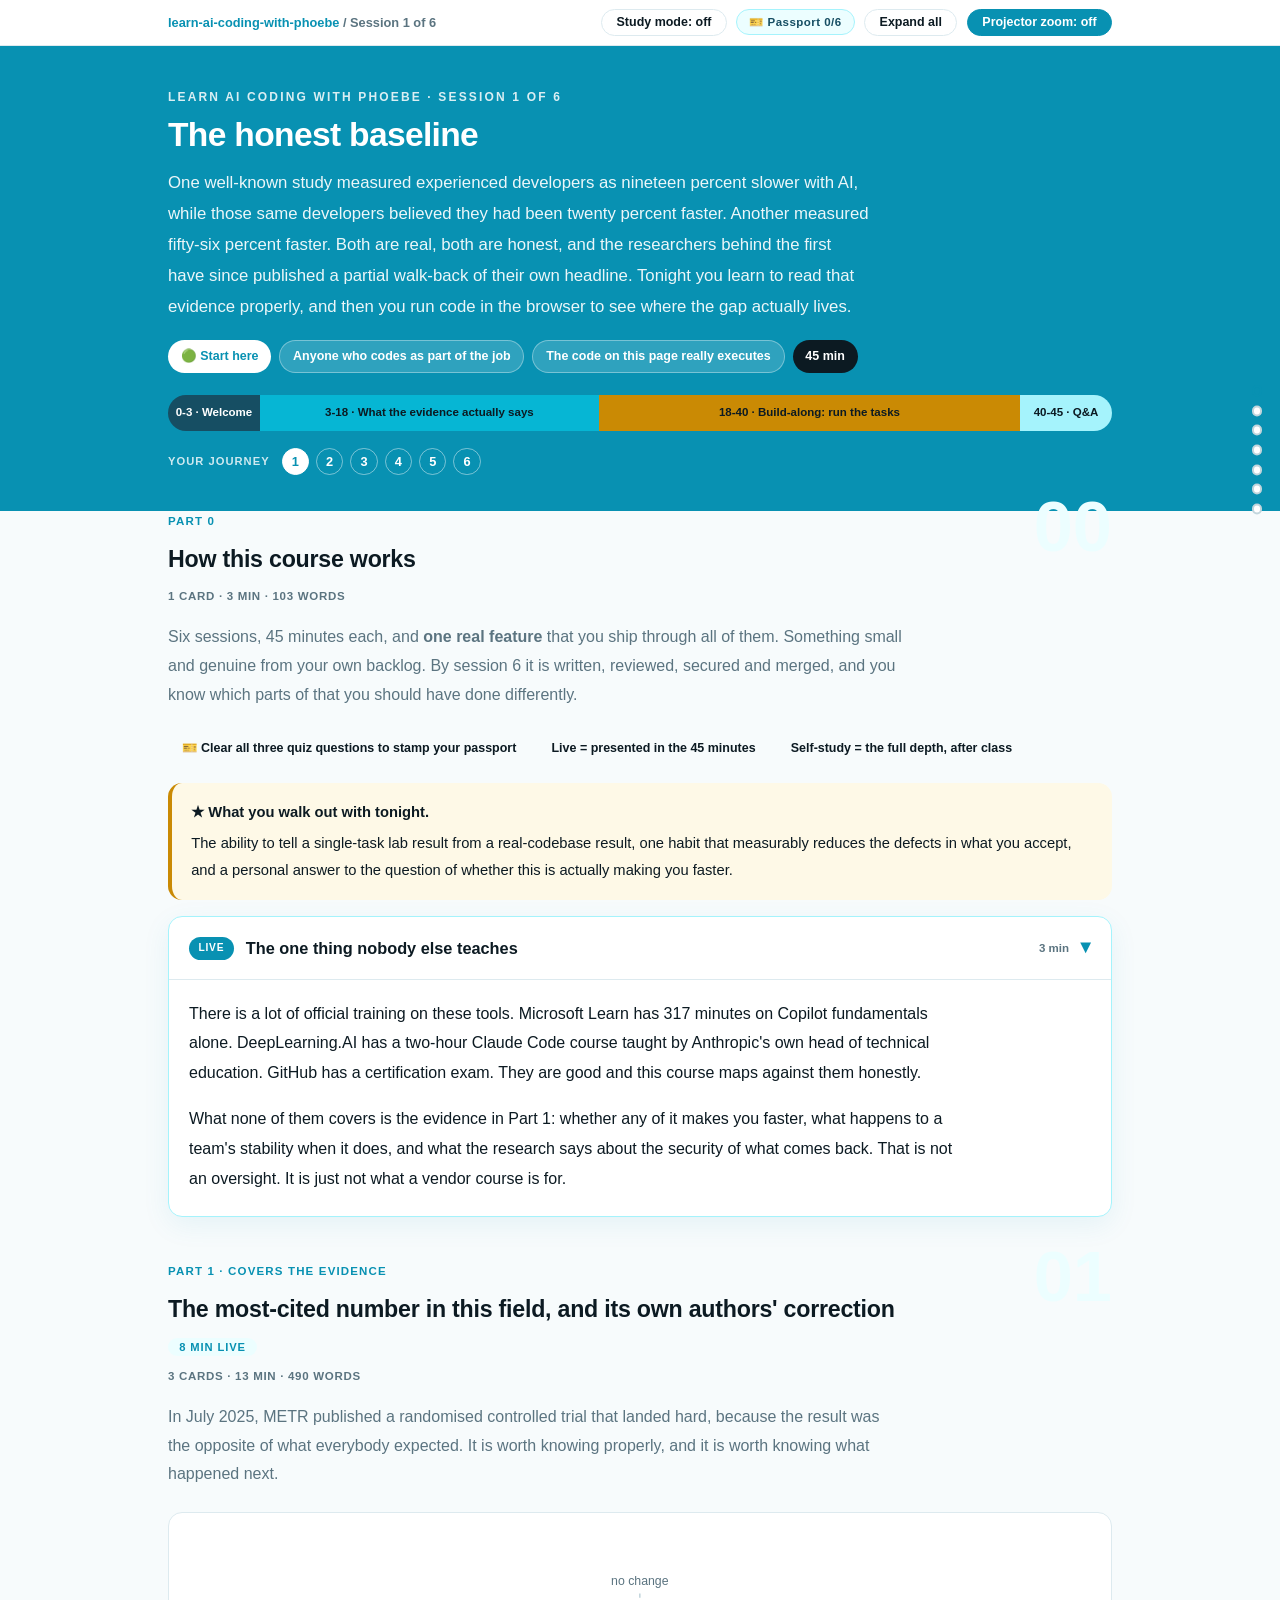
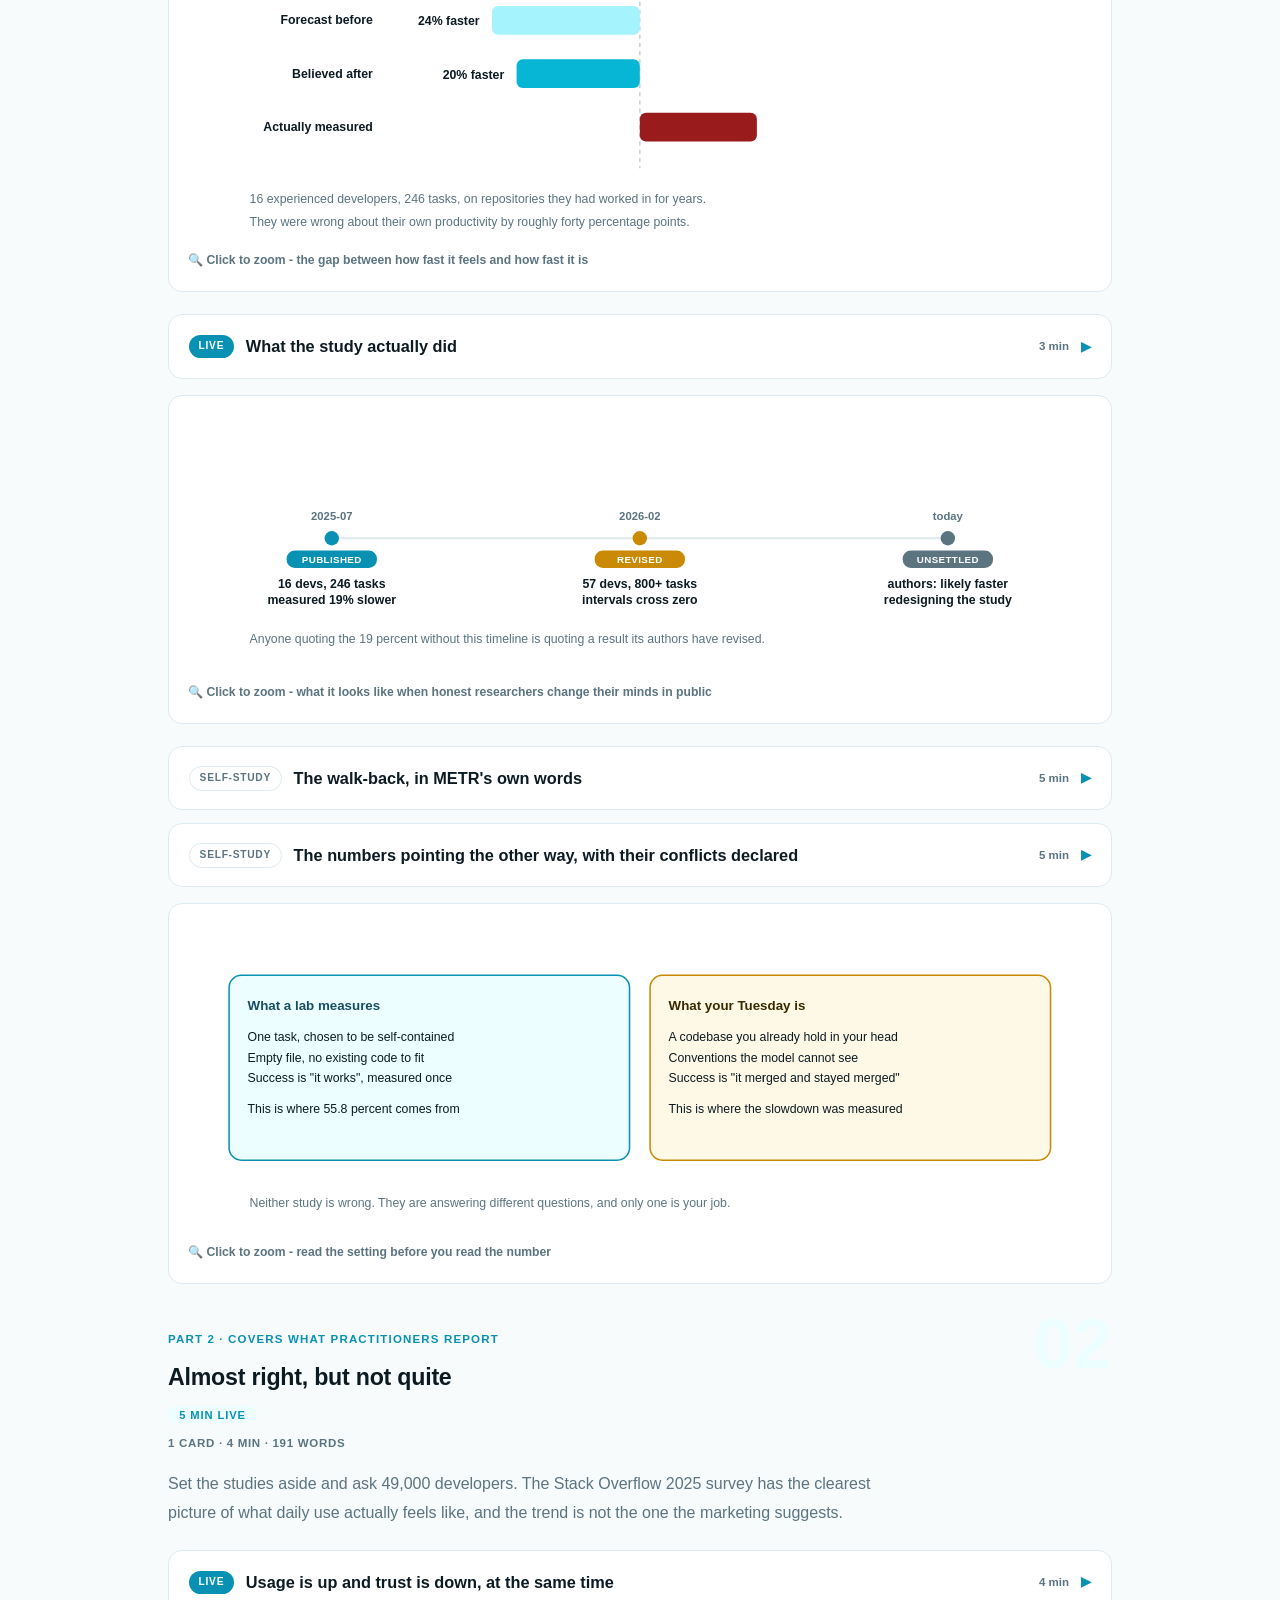
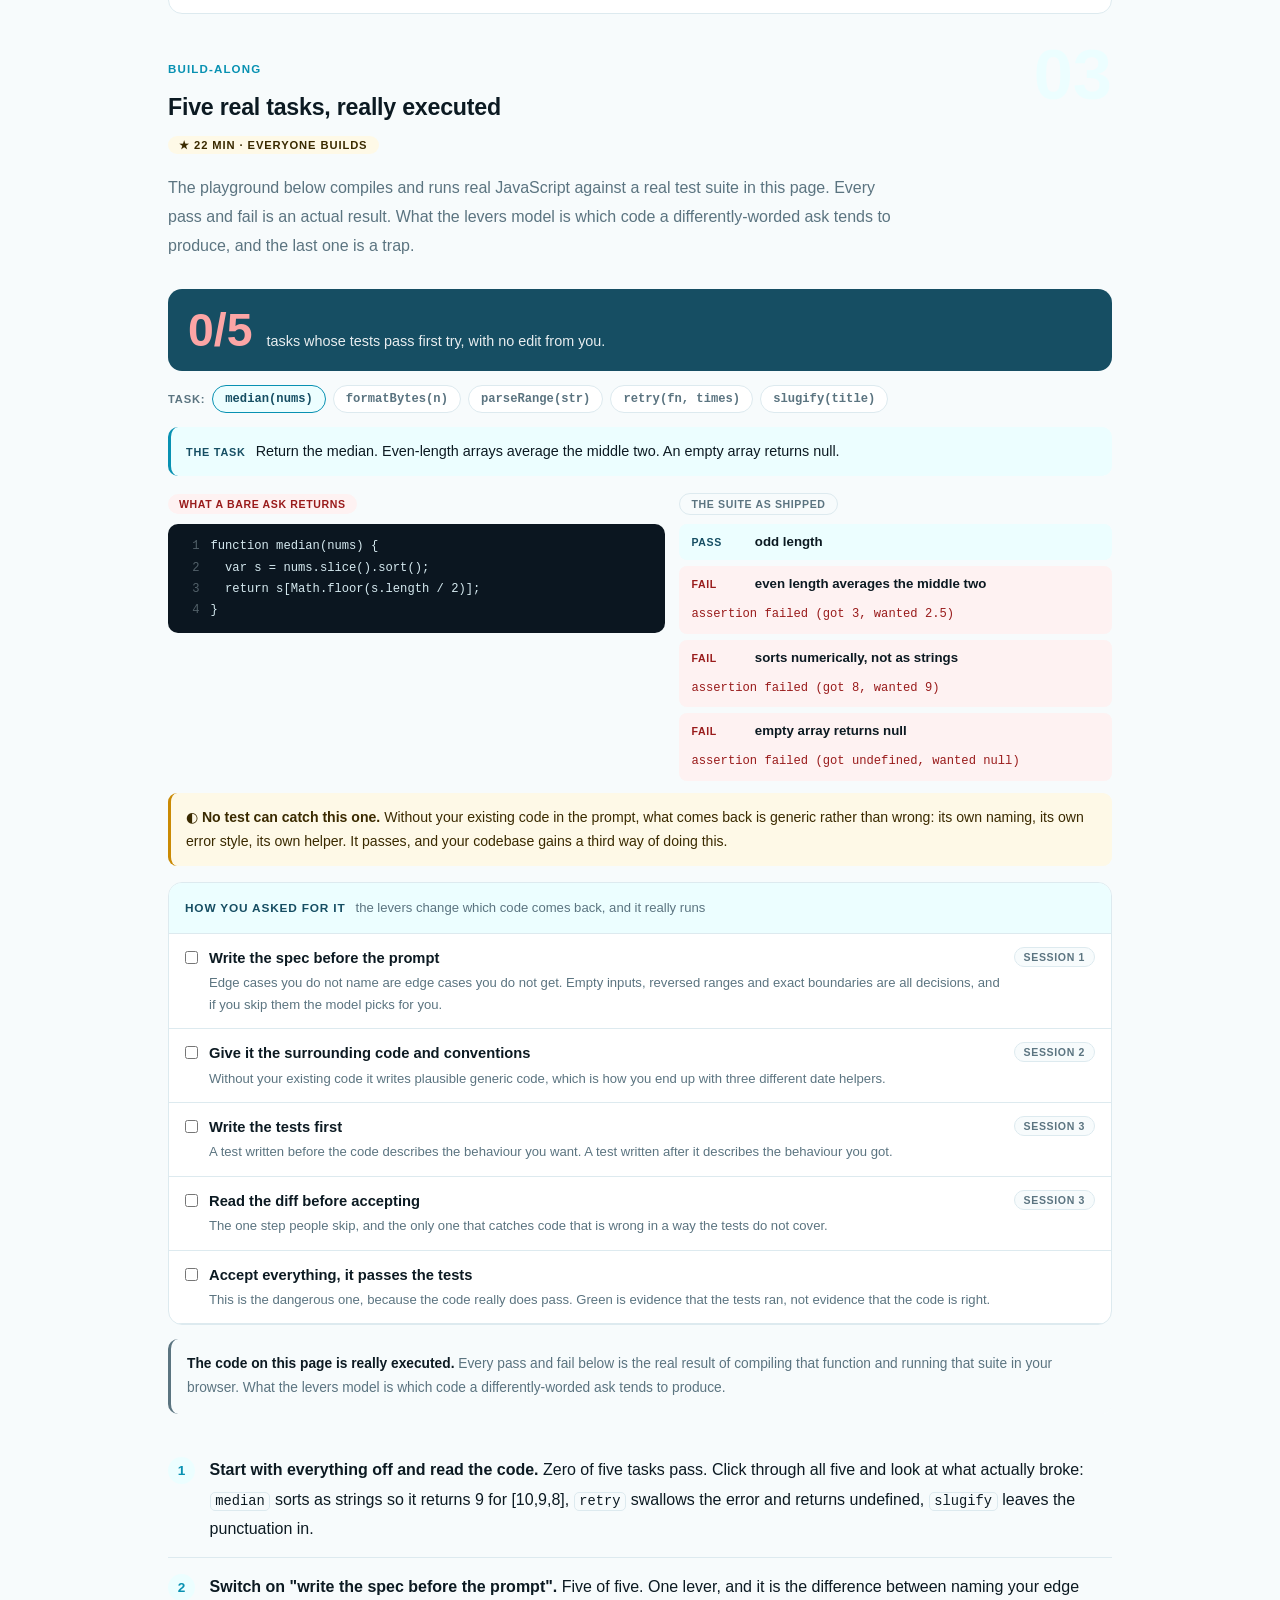
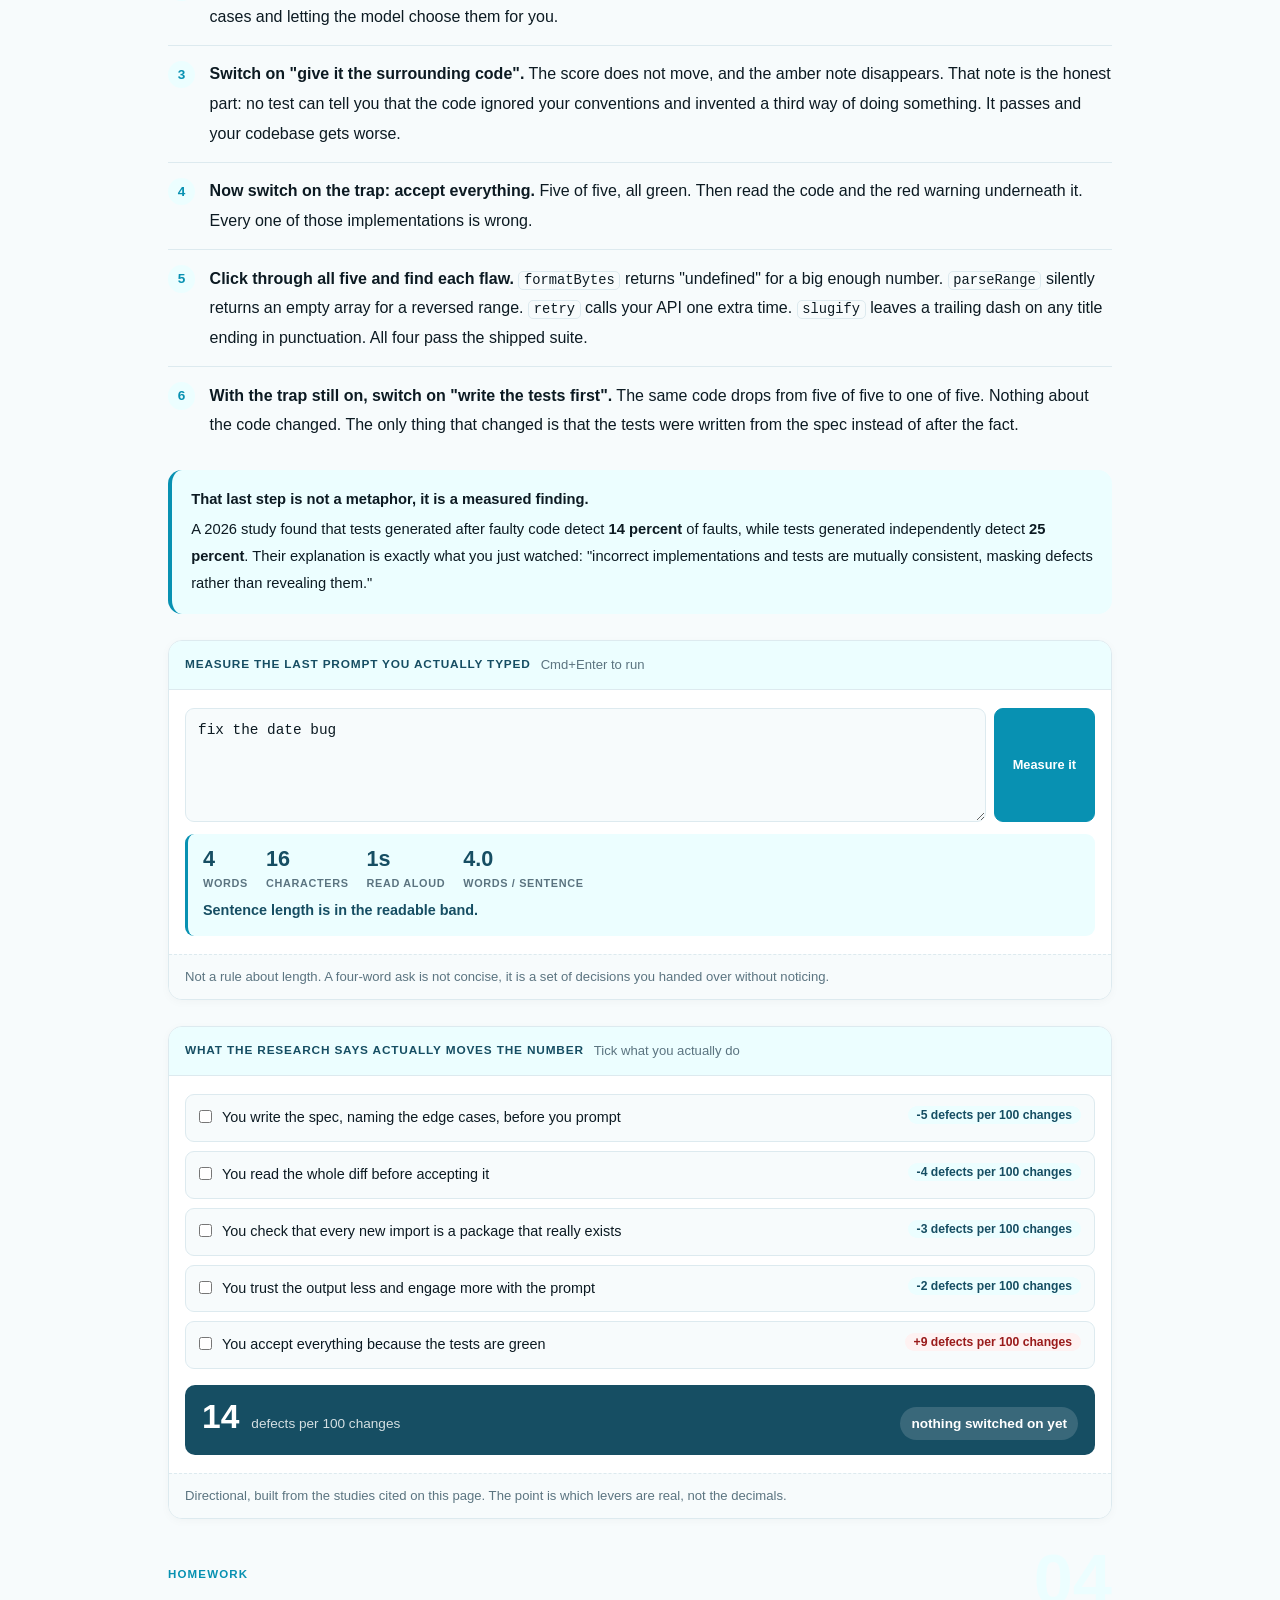
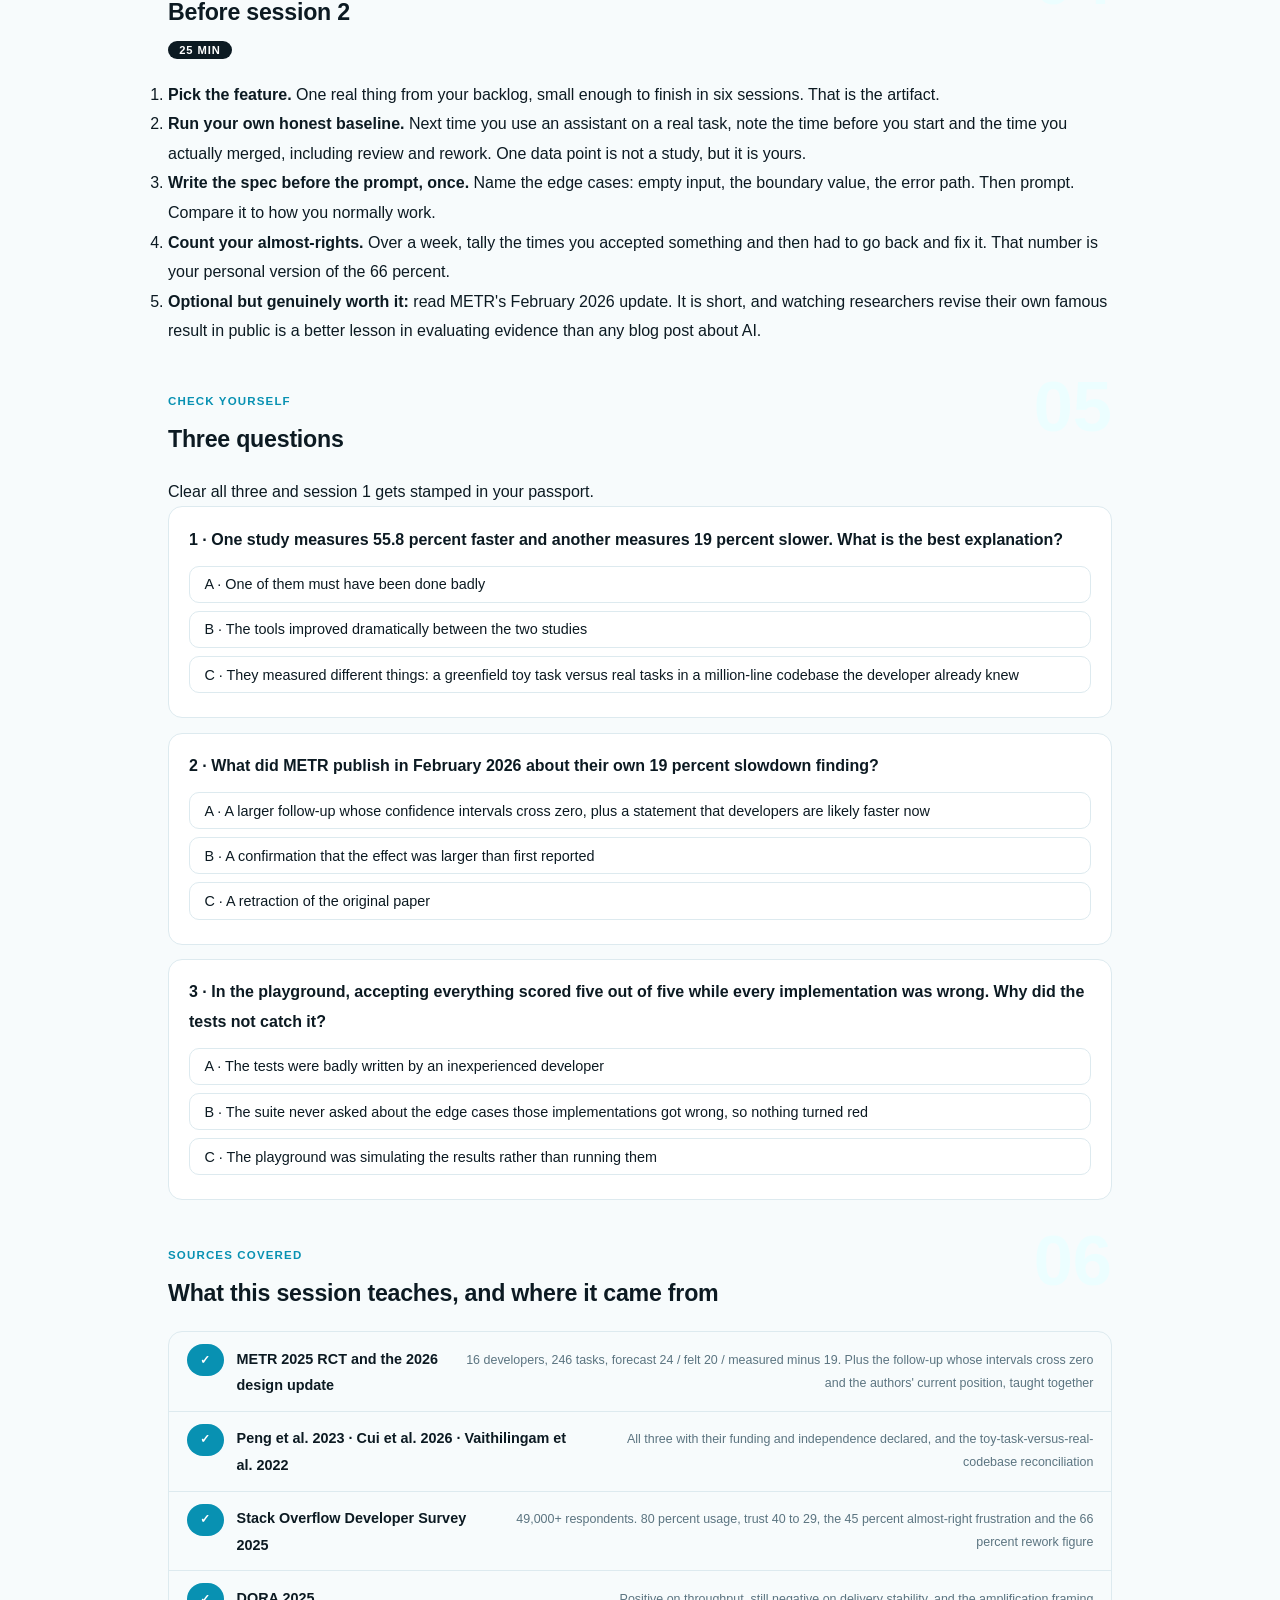
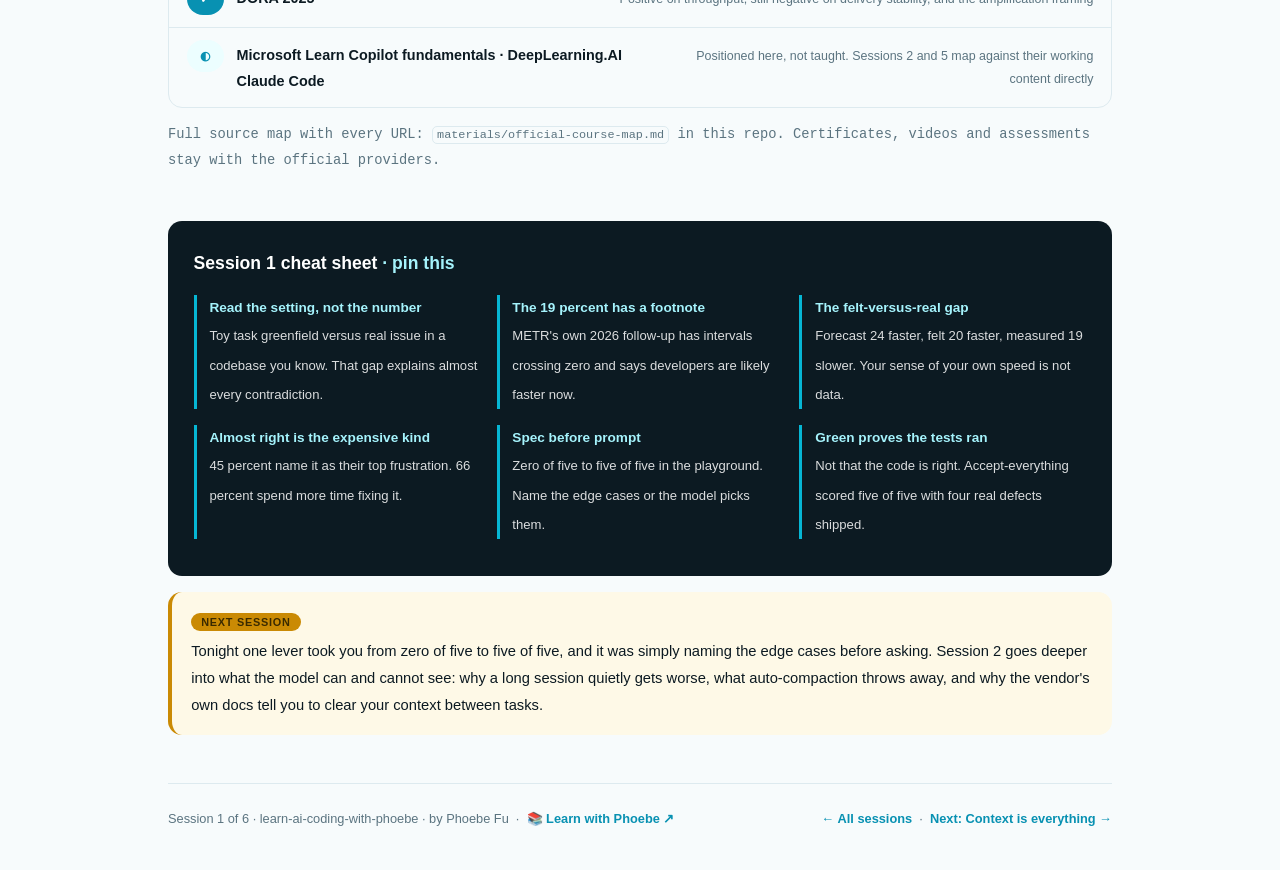
==== courses/01-the-honest-baseline.html @ 6bdb1d2e "Style .mono and .callout.warn, which markup used but no stylesheet defined An estate-wide sweep for " ====
<!DOCTYPE html>
<html lang="en">
<head>
<meta charset="UTF-8">
<meta name="viewport" content="width=device-width, initial-scale=1.0">
<!-- social:start -->
<meta name="description" content="Session 1 of 6. The famous study said AI made experienced developers 19 percent slower. Its authors have since partly walked it back. Here is what the evidence actually supports, plus a playground that really runs the code.">
<meta property="og:type" content="article">
<meta property="og:site_name" content="Learn with Phoebe">
<meta property="og:title" content="The honest baseline - learn ai coding with phoebe">
<meta property="og:description" content="Session 1 of 6. The 19 percent slowdown, the walk-back its authors published, and what the evidence actually supports.">
<meta property="og:url" content="https://phoebefu6.github.io/learn-ai-coding-with-phoebe/courses/01-the-honest-baseline.html">
<meta property="og:image" content="https://phoebefu6.github.io/learn-ai-coding-with-phoebe/assets/og-cover.png">
<meta property="og:image:width" content="1200">
<meta property="og:image:height" content="630">
<meta name="twitter:card" content="summary_large_image">
<meta name="twitter:title" content="The honest baseline - learn ai coding with phoebe">
<meta name="twitter:description" content="Session 1 of 6. The 19 percent slowdown, and the walk-back its own authors published.">
<meta name="twitter:image" content="https://phoebefu6.github.io/learn-ai-coding-with-phoebe/assets/og-cover.png">
<!-- social:end -->
<title>Session 1 · The honest baseline - learn ai coding with phoebe</title>
<link rel="stylesheet" href="../assets/style.css?v=3">
</head>
<body>

<div class="toolbar">
  <div class="wrap">
    <span class="crumb"><a href="../index.html">learn-ai-coding-with-phoebe</a> / Session 1 of 6</span>
    <button class="btn" id="toggle-all" type="button">Expand all</button>
    <button class="btn primary" id="zoom-toggle" type="button">Projector zoom: off</button>
  </div>
</div>

<header class="masthead">
  <div class="wrap">
    <div class="eyebrow">Learn AI Coding with Phoebe · Session 1 of 6</div>
    <h1>The honest <span class="accent">baseline</span></h1>
    <p class="sub">One well-known study measured experienced developers as nineteen percent slower with AI, while those same developers believed they had been twenty percent faster. Another measured fifty-six percent faster. Both are real, both are honest, and the researchers behind the first have since published a partial walk-back of their own headline. Tonight you learn to read that evidence properly, and then you run code in the browser to see where the gap actually lives.</p>
    <div class="chip-row">
      <span class="chip level">🟢 Start here</span>
      <span class="chip audience">Anyone who codes as part of the job</span>
      <span class="chip audience">The code on this page really executes</span>
      <span class="chip time">45 min</span>
    </div>
    <div class="agenda">
      <span class="a1" style="flex:1">0-3 · Welcome</span>
      <span class="a2" style="flex:4">3-18 · What the evidence actually says</span>
      <span class="a3" style="flex:5">18-40 · Build-along: run the tasks</span>
      <span class="a4" style="flex:1">40-45 · Q&amp;A</span>
    </div>
  </div>
</header>

<main class="wrap">

  <!-- ============ INTRO ============ -->
  <section class="section" id="intro">
    <div class="section-kicker">
      <span class="klabel">Part 0</span>
      <h2>How this course works</h2>
    </div>
    <p class="lede">Six sessions, 45 minutes each, and <strong>one real feature</strong> that you ship through all of them. Something small and genuine from your own backlog. By session 6 it is written, reviewed, secured and merged, and you know which parts of that you should have done differently.</p>

    <div class="legend">
      <span class="pill">🎫 Clear all three quiz questions to stamp your passport</span>
      <span class="pill">Live = presented in the 45 minutes</span>
      <span class="pill">Self-study = the full depth, after class</span>
    </div>

    <div class="callout win">
      <p><strong>★ What you walk out with tonight.</strong> The ability to tell a single-task lab result from a real-codebase result, one habit that measurably reduces the defects in what you accept, and a personal answer to the question of whether this is actually making you faster.</p>
    </div>

    <details class="card" open>
      <summary><span class="mode live">Live</span>The one thing nobody else teaches<span class="mini">3 min</span><span class="caret">▶</span></summary>
      <div class="body">
        <p>There is a lot of official training on these tools. Microsoft Learn has 317 minutes on Copilot fundamentals alone. DeepLearning.AI has a two-hour Claude Code course taught by Anthropic's own head of technical education. GitHub has a certification exam. They are good and this course maps against them honestly.</p>
        <p>What none of them covers is the evidence in Part 1: whether any of it makes you faster, what happens to a team's stability when it does, and what the research says about the security of what comes back. That is not an oversight. It is just not what a vendor course is for.</p>
      </div>
    </details>
  </section>

  <!-- ============ PART 1 ============ -->
  <section class="section" id="part-1">
    <div class="section-kicker">
      <span class="klabel">Part 1 · covers the evidence</span>
      <h2>The most-cited number in this field, and its own authors' correction</h2>
      <span class="tag concept">8 min live</span>
    </div>
    <p class="lede">In July 2025, METR published a randomised controlled trial that landed hard, because the result was the opposite of what everybody expected. It is worth knowing properly, and it is worth knowing what happened next.</p>

    <figure class="zoomable">
      <svg viewBox="0 0 880 300" xmlns="http://www.w3.org/2000/svg" role="img" aria-label="Developers forecast a 24 percent speedup, estimated afterwards they were 20 percent faster, and were measured 19 percent slower">
        <style>
          .c1gL { font: 600 12px Inter, sans-serif; fill: #0C1A22; }
          .c1gV { font: 800 13px Inter, sans-serif; fill: #fff; }
          .c1gN { font: 400 12px Inter, sans-serif; fill: #5B7480; }
        </style>
        <line x1="440" y1="60" x2="440" y2="230" stroke="#C2D5DC" stroke-width="1.5" stroke-dasharray="4 4"/>
        <text class="c1gN" x="440" y="52" text-anchor="middle">no change</text>
        <text class="c1gL" x="180" y="90" text-anchor="end">Forecast before</text>
        <rect x="296" y="72" width="144" height="28" rx="6" fill="#A5F3FC"/>
        <text class="c1gL" x="284" y="91" text-anchor="end">24% faster</text>
        <text class="c1gL" x="180" y="142" text-anchor="end">Believed after</text>
        <rect x="320" y="124" width="120" height="28" rx="6" fill="#06B6D4"/>
        <text class="c1gL" x="308" y="143" text-anchor="end">20% faster</text>
        <text class="c1gL" x="180" y="194" text-anchor="end">Actually measured</text>
        <rect x="440" y="176" width="114" height="28" rx="6" fill="#991B1B"/>
        <text class="c1gV" x="566" y="196" fill="#991B1B">19% slower</text>
        <text class="c1gN" x="60" y="264">16 experienced developers, 246 tasks, on repositories they had worked in for years.</text>
        <text class="c1gN" x="60" y="286">They were wrong about their own productivity by roughly forty percentage points.</text>
      </svg>
      <figcaption>🔍 Click to zoom - the gap between how fast it feels and how fast it is</figcaption>
    </figure>

    <details class="card">
      <summary><span class="mode live">Live</span>What the study actually did<span class="mini">3 min</span><span class="caret">▶</span></summary>
      <div class="body">
        <p>Sixteen developers with moderate AI experience completed 246 real tasks on mature open-source projects, averaging over 22,000 stars and a million lines of code, which they had contributed to for years. Tooling was primarily Cursor Pro with Claude 3.5 and 3.7 Sonnet.</p>
        <p>The three numbers, verbatim from the abstract: they forecast that AI would <strong>reduce completion time by 24 percent</strong>. Afterwards they estimated it had <strong>reduced it by 20 percent</strong>. It <strong>increased completion time by 19 percent</strong>. Expert forecasters in economics and machine learning had predicted 38 to 39 percent speedups.</p>
        <p>The confidence interval, plus 2 to plus 39 percent, is not in the paper. It appears on METR's own follow-up page, so cite it there.</p>
        <div class="callout example">
          <span class="ex-pill">Real world</span>
          <p>The authors were careful about scope in a way that most people quoting them are not: "We do not claim that our developers or repositories represent a majority or plurality of software development work," and the result may not hold "for less experienced developers, or for developers working in an unfamiliar codebase."</p>
        </div>
      </div>
    </details>

    <figure class="zoomable">
      <svg viewBox="0 0 880 250" xmlns="http://www.w3.org/2000/svg" role="img" aria-label="A timeline showing the 2025 slowdown finding, the 2026 follow-up whose confidence intervals cross zero, and the researchers' current position that developers are likely faster now">
        <style>
          .c1tD { font: 700 11px Inter, sans-serif; fill: #5B7480; }
          .c1tL { font: 600 12px Inter, sans-serif; fill: #0C1A22; }
          .c1tB { font: 700 9.5px Inter, sans-serif; fill: #fff; letter-spacing: .04em; }
          .c1tN { font: 400 12px Inter, sans-serif; fill: #5B7480; }
        </style>
        <line x1="140" y1="120" x2="740" y2="120" stroke="#DDEAEF" stroke-width="2"/>
        <circle cx="140" cy="120" r="7" fill="#0891B2"/>
        <text class="c1tD" x="140" y="102" text-anchor="middle">2025-07</text>
        <rect x="96" y="132" width="88" height="17" rx="8" fill="#0891B2"/>
        <text class="c1tB" x="140" y="144" text-anchor="middle">PUBLISHED</text>
        <text class="c1tL" x="140" y="168" text-anchor="middle">16 devs, 246 tasks</text>
        <text class="c1tL" x="140" y="184" text-anchor="middle">measured 19% slower</text>
        <circle cx="440" cy="120" r="7" fill="#CA8A04"/>
        <text class="c1tD" x="440" y="102" text-anchor="middle">2026-02</text>
        <rect x="396" y="132" width="88" height="17" rx="8" fill="#CA8A04"/>
        <text class="c1tB" x="440" y="144" text-anchor="middle">REVISED</text>
        <text class="c1tL" x="440" y="168" text-anchor="middle">57 devs, 800+ tasks</text>
        <text class="c1tL" x="440" y="184" text-anchor="middle">intervals cross zero</text>
        <circle cx="740" cy="120" r="7" fill="#5B7480"/>
        <text class="c1tD" x="740" y="102" text-anchor="middle">today</text>
        <rect x="696" y="132" width="88" height="17" rx="8" fill="#5B7480"/>
        <text class="c1tB" x="740" y="144" text-anchor="middle">UNSETTLED</text>
        <text class="c1tL" x="740" y="168" text-anchor="middle">authors: likely faster</text>
        <text class="c1tL" x="740" y="184" text-anchor="middle">redesigning the study</text>
        <text class="c1tN" x="60" y="222">Anyone quoting the 19 percent without this timeline is quoting a result its authors have revised.</text>
      </svg>
      <figcaption>🔍 Click to zoom - what it looks like when honest researchers change their minds in public</figcaption>
    </figure>

    <details class="card">
      <summary><span class="mode self">Self-study</span>The walk-back, in METR's own words<span class="mini">5 min</span><span class="caret">▶</span></summary>
      <div class="body">
        <p>In February 2026 METR published a design update reporting a larger follow-up: <strong>57 developers, 143 repositories, over 800 tasks</strong>, ten of whom were in the original study.</p>
        <ul>
          <li>For the returning original developers: <strong>18 percent slower, confidence interval minus 38 to plus 9 percent.</strong></li>
          <li>For newly recruited developers: <strong>4 percent slower, confidence interval minus 15 to plus 9 percent.</strong></li>
          <li><strong>Both intervals cross zero</strong>, which means neither result is distinguishable from no effect.</li>
        </ul>
        <p>They name the cause as severe selection bias: developers refused to work without AI, and self-selected which tasks to bring. In their words, "the true speedup could be much higher among the developers and tasks which are selected out of the experiment."</p>
        <p>And their current position, which is the sentence to remember:</p>
        <div class="prompt-box good">
          <span class="label">★ METR, February 2026</span>
"Based on conversations with study participants, we believe it is likely
that developers are more sped up from AI tools now - in early 2026 -
compared to our estimates from early 2025."

"Due to the severity of these selection effects, we are working on
changes to the design of our study."
        </div>
        <p>This course teaches the 19 percent figure <em>with</em> this attached, because a result quoted without its correction is not evidence, it is a talking point.</p>
      </div>
    </details>

    <details class="card">
      <summary><span class="mode self">Self-study</span>The numbers pointing the other way, with their conflicts declared<span class="mini">5 min</span><span class="caret">▶</span></summary>
      <div class="body">
        <table class="clean">
          <tr><th>Study</th><th>Finding</th><th>Independence</th><th>The catch</th></tr>
          <tr><td>Peng et al. 2023</td><td>55.8% faster</td><td><strong>Vendor-funded</strong>, Microsoft Research</td><td>a single greenfield toy task: write an HTTP server in JavaScript</td></tr>
          <tr><td>Cui et al., Management Science 2026</td><td>+26.08% tasks completed, 4,867 developers</td><td>Vendor-adjacent, two Microsoft Research authors</td><td>the paper's own note: "each experiment is noisy and results vary across experiments"</td></tr>
          <tr><td>Vaithilingam et al., CHI 2022</td><td>no improvement in time or success rate</td><td>Independent, academic</td><td>and yet most participants still preferred the tool</td></tr>
        </table>
        <p><strong>How to reconcile them, which is the actual skill:</strong> 55.8 percent on a greenfield toy task and a measured slowdown on a million-line codebase you already know are both true. The gap between those two settings is where all the interesting questions live, and it is the reason this course exists.</p>
      </div>
    </details>
      <figure class="zoomable">
      <svg viewBox="0 0 880 300" xmlns="http://www.w3.org/2000/svg" role="img" aria-label="A lab study measures one greenfield task an assistant is good at, while a real working day is mostly existing code, unclear requirements and review">
        <style>
          .c1bH { font: 800 13px Inter, sans-serif; }
          .c1bB { font: 400 12px Inter, sans-serif; fill: #0C1A22; }
          .c1bN { font: 400 12px Inter, sans-serif; fill: #5B7480; }
        </style>
        <rect x="40" y="50" width="390" height="180" rx="12" fill="#ECFEFF" stroke="#0891B2" stroke-width="1.5"/>
        <text class="c1bH" x="58" y="84" fill="#164E63">What a lab measures</text>
        <text class="c1bB" x="58" y="114">One task, chosen to be self-contained</text>
        <text class="c1bB" x="58" y="134">Empty file, no existing code to fit</text>
        <text class="c1bB" x="58" y="154">Success is "it works", measured once</text>
        <text class="c1bB" x="58" y="184" fill="#164E63">This is where 55.8 percent comes from</text>
        <rect x="450" y="50" width="390" height="180" rx="12" fill="#FEF9E7" stroke="#CA8A04" stroke-width="1.5"/>
        <text class="c1bH" x="468" y="84" fill="#3A2A00">What your Tuesday is</text>
        <text class="c1bB" x="468" y="114">A codebase you already hold in your head</text>
        <text class="c1bB" x="468" y="134">Conventions the model cannot see</text>
        <text class="c1bB" x="468" y="154">Success is "it merged and stayed merged"</text>
        <text class="c1bB" x="468" y="184" fill="#3A2A00">This is where the slowdown was measured</text>
        <text class="c1bN" x="60" y="276">Neither study is wrong. They are answering different questions, and only one is your job.</text>
      </svg>
      <figcaption>🔍 Click to zoom - read the setting before you read the number</figcaption>
    </figure>
  </section>

  <!-- ============ PART 2 ============ -->
  <section class="section" id="part-2">
    <div class="section-kicker">
      <span class="klabel">Part 2 · covers what practitioners report</span>
      <h2>Almost right, but not quite</h2>
      <span class="tag concept">5 min live</span>
    </div>
    <p class="lede">Set the studies aside and ask 49,000 developers. The Stack Overflow 2025 survey has the clearest picture of what daily use actually feels like, and the trend is not the one the marketing suggests.</p>

    <details class="card">
      <summary><span class="mode live">Live</span>Usage is up and trust is down, at the same time<span class="mini">4 min</span><span class="caret">▶</span></summary>
      <div class="body">
        <ul>
          <li><strong>80 percent</strong> of developers now use these tools in their workflow.</li>
          <li><strong>Trust in AI accuracy fell from 40 percent to 29 percent</strong> year over year. Positive favorability fell from 72 to 60.</li>
          <li>The number one frustration, named by <strong>45 percent</strong>: <strong>"AI solutions that are almost right, but not quite."</strong></li>
          <li><strong>66 percent say they spend more time fixing almost-right AI-generated code.</strong></li>
          <li>75 percent would still ask another person when they do not trust the answer.</li>
        </ul>
        <p>That third bullet is the whole problem in one phrase. Code that is obviously wrong costs you nothing, because you throw it away in four seconds. Code that is almost right is expensive, because you have to read it carefully enough to find the part that is not.</p>
        <div class="callout tip">
          <p><strong>DORA's version of the same finding, at team scale.</strong> Their 2025 report on roughly 5,000 professionals found AI now has a positive relationship with throughput, and still has a <strong>negative relationship with delivery stability</strong>. Their explanation: "an increase in change volume leads to instability" without strong automated testing and fast feedback. And the line worth putting on a wall: <strong>"AI doesn't fix a team; it amplifies what's already there."</strong></p>
        </div>
      </div>
    </details>
  </section>

  <!-- ============ DEMO ============ -->
  <section class="section" id="demo-1">
    <div class="section-kicker">
      <span class="klabel">Build-along</span>
      <h2>Five real tasks, really executed</h2>
      <span class="tag demo">★ 22 min · everyone builds</span>
    </div>
    <p class="lede">The playground below compiles and runs real JavaScript against a real test suite in this page. Every pass and fail is an actual result. What the levers model is which code a differently-worded ask tends to produce, and the last one is a trap.</p>

    <div id="code-live"></div>

    <div class="steps">
      <div class="step"><p><strong>Start with everything off and read the code.</strong> Zero of five tasks pass. Click through all five and look at what actually broke: <span class="mono">median</span> sorts as strings so it returns 9 for [10,9,8], <span class="mono">retry</span> swallows the error and returns undefined, <span class="mono">slugify</span> leaves the punctuation in.</p></div>
      <div class="step"><p><strong>Switch on "write the spec before the prompt".</strong> Five of five. One lever, and it is the difference between naming your edge cases and letting the model choose them for you.</p></div>
      <div class="step"><p><strong>Switch on "give it the surrounding code".</strong> The score does not move, and the amber note disappears. That note is the honest part: no test can tell you that the code ignored your conventions and invented a third way of doing something. It passes and your codebase gets worse.</p></div>
      <div class="step"><p><strong>Now switch on the trap: accept everything.</strong> Five of five, all green. Then read the code and the red warning underneath it. Every one of those implementations is wrong.</p></div>
      <div class="step"><p><strong>Click through all five and find each flaw.</strong> <span class="mono">formatBytes</span> returns "undefined" for a big enough number. <span class="mono">parseRange</span> silently returns an empty array for a reversed range. <span class="mono">retry</span> calls your API one extra time. <span class="mono">slugify</span> leaves a trailing dash on any title ending in punctuation. All four pass the shipped suite.</p></div>
      <div class="step"><p><strong>With the trap still on, switch on "write the tests first".</strong> The same code drops from five of five to one of five. Nothing about the code changed. The only thing that changed is that the tests were written from the spec instead of after the fact.</p></div>
    </div>

    <div class="callout tip">
      <p><strong>That last step is not a metaphor, it is a measured finding.</strong> A 2026 study found that tests generated after faulty code detect <strong>14 percent</strong> of faults, while tests generated independently detect <strong>25 percent</strong>. Their explanation is exactly what you just watched: "incorrect implementations and tests are mutually consistent, masking defects rather than revealing them."</p>
    </div>

    <div class="tryrow" data-fn="wordcount" data-multiline="1" data-title="Measure the last prompt you actually typed" data-hint="Paste it here" data-seed="fix the date bug" data-cta="Measure it" data-foot="Not a rule about length. A four-word ask is not concise, it is a set of decisions you handed over without noticing."></div>

    <div class="stakes" data-base="14" data-unit="defects per 100 changes" data-lower-is-better="1" data-title="What the research says actually moves the number" data-foot="Directional, built from the studies cited on this page. The point is which levers are real, not the decimals.">
      <label><input type="checkbox" data-delta="-5"> You write the spec, naming the edge cases, before you prompt</label>
      <label><input type="checkbox" data-delta="-4"> You read the whole diff before accepting it</label>
      <label><input type="checkbox" data-delta="-3"> You check that every new import is a package that really exists</label>
      <label><input type="checkbox" data-delta="-2"> You trust the output less and engage more with the prompt</label>
      <label><input type="checkbox" data-delta="9" data-trap="1"> You accept everything because the tests are green</label>
    </div>
  </section>

  <!-- ============ HOMEWORK ============ -->
  <section class="section" id="exercise">
    <div class="section-kicker">
      <span class="klabel">Homework</span>
      <h2>Before session 2</h2>
      <span class="tag exercise">25 min</span>
    </div>
    <ol>
      <li><strong>Pick the feature.</strong> One real thing from your backlog, small enough to finish in six sessions. That is the artifact.</li>
      <li><strong>Run your own honest baseline.</strong> Next time you use an assistant on a real task, note the time before you start and the time you actually merged, including review and rework. One data point is not a study, but it is yours.</li>
      <li><strong>Write the spec before the prompt, once.</strong> Name the edge cases: empty input, the boundary value, the error path. Then prompt. Compare it to how you normally work.</li>
      <li><strong>Count your almost-rights.</strong> Over a week, tally the times you accepted something and then had to go back and fix it. That number is your personal version of the 66 percent.</li>
      <li><strong>Optional but genuinely worth it:</strong> read METR's February 2026 update. It is short, and watching researchers revise their own famous result in public is a better lesson in evaluating evidence than any blog post about AI.</li>
    </ol>
  </section>

  <!-- ============ QUIZ ============ -->
  <section class="section" id="quiz">
    <div class="section-kicker">
      <span class="klabel">Check yourself</span>
      <h2>Three questions</h2>
    </div>
    <p>Clear all three and session 1 gets stamped in your passport.</p>

    <div class="quiz-q" data-answer="2">
      <p class="qtext">1 · One study measures 55.8 percent faster and another measures 19 percent slower. What is the best explanation?</p>
      <button class="qopt" type="button">A · One of them must have been done badly</button>
      <button class="qopt" type="button">B · The tools improved dramatically between the two studies</button>
      <button class="qopt" type="button">C · They measured different things: a greenfield toy task versus real tasks in a million-line codebase the developer already knew</button>
      <p class="qwhy">Both are honest. The 55.8 percent study asked recruits to write an HTTP server from scratch. METR gave experienced maintainers real issues in repositories they had worked in for years. The setting is the variable.</p>
    </div>

    <div class="quiz-q" data-answer="0">
      <p class="qtext">2 · What did METR publish in February 2026 about their own 19 percent slowdown finding?</p>
      <button class="qopt" type="button">A · A larger follow-up whose confidence intervals cross zero, plus a statement that developers are likely faster now</button>
      <button class="qopt" type="button">B · A confirmation that the effect was larger than first reported</button>
      <button class="qopt" type="button">C · A retraction of the original paper</button>
      <p class="qwhy">Not a retraction, a revision. 57 developers, 143 repos, 800+ tasks. The original cohort came out at minus 18 percent with an interval of minus 38 to plus 9, and new recruits at minus 4 percent. They cite severe selection bias and are redesigning the study.</p>
    </div>

    <div class="quiz-q" data-answer="1">
      <p class="qtext">3 · In the playground, accepting everything scored five out of five while every implementation was wrong. Why did the tests not catch it?</p>
      <button class="qopt" type="button">A · The tests were badly written by an inexperienced developer</button>
      <button class="qopt" type="button">B · The suite never asked about the edge cases those implementations got wrong, so nothing turned red</button>
      <button class="qopt" type="button">C · The playground was simulating the results rather than running them</button>
      <p class="qwhy">The code really executed and really passed. A green suite proves the tests ran, not that the code is right. Switching on tests-written-first took the same code from five of five to one of five.</p>
    </div>

    <p class="quiz-score"></p>
  </section>

  <!-- ============ OFFICIAL COVERAGE ============ -->
  <section class="section" id="official">
    <div class="section-kicker">
      <span class="klabel">Sources covered</span>
      <h2>What this session teaches, and where it came from</h2>
    </div>
    <div class="covered">
      <div class="covered-row"><span class="status pill solid">✓</span><span class="name">METR 2025 RCT and the 2026 design update</span><span class="note">16 developers, 246 tasks, forecast 24 / felt 20 / measured minus 19. Plus the follow-up whose intervals cross zero and the authors' current position, taught together</span></div>
      <div class="covered-row"><span class="status pill solid">✓</span><span class="name">Peng et al. 2023 · Cui et al. 2026 · Vaithilingam et al. 2022</span><span class="note">All three with their funding and independence declared, and the toy-task-versus-real-codebase reconciliation</span></div>
      <div class="covered-row"><span class="status pill solid">✓</span><span class="name">Stack Overflow Developer Survey 2025</span><span class="note">49,000+ respondents. 80 percent usage, trust 40 to 29, the 45 percent almost-right frustration and the 66 percent rework figure</span></div>
      <div class="covered-row"><span class="status pill solid">✓</span><span class="name">DORA 2025</span><span class="note">Positive on throughput, still negative on delivery stability, and the amplification framing</span></div>
      <div class="covered-row"><span class="status pill light">◐</span><span class="name">Microsoft Learn Copilot fundamentals · DeepLearning.AI Claude Code</span><span class="note">Positioned here, not taught. Sessions 2 and 5 map against their working content directly</span></div>
    </div>
    <p class="mono" style="margin-top:14px">Full source map with every URL: <span class="mono">materials/official-course-map.md</span> in this repo. Certificates, videos and assessments stay with the official providers.</p>
  </section>

  <!-- ============ CHEAT SHEET ============ -->
  <section class="cheat" id="cheatsheet">
    <h3>Session 1 cheat sheet <span>· pin this</span></h3>
    <div class="grid-2">
      <div class="cheat-item"><b>Read the setting, not the number</b><span>Toy task greenfield versus real issue in a codebase you know. That gap explains almost every contradiction.</span></div>
      <div class="cheat-item"><b>The 19 percent has a footnote</b><span>METR's own 2026 follow-up has intervals crossing zero and says developers are likely faster now.</span></div>
      <div class="cheat-item"><b>The felt-versus-real gap</b><span>Forecast 24 faster, felt 20 faster, measured 19 slower. Your sense of your own speed is not data.</span></div>
      <div class="cheat-item"><b>Almost right is the expensive kind</b><span>45 percent name it as their top frustration. 66 percent spend more time fixing it.</span></div>
      <div class="cheat-item"><b>Spec before prompt</b><span>Zero of five to five of five in the playground. Name the edge cases or the model picks them.</span></div>
      <div class="cheat-item"><b>Green proves the tests ran</b><span>Not that the code is right. Accept-everything scored five of five with four real defects shipped.</span></div>
    </div>
  </section>

  <div class="callout next">
    <span class="nx-pill">Next session</span>
    <p>Tonight one lever took you from zero of five to five of five, and it was simply naming the edge cases before asking. Session 2 goes deeper into what the model can and cannot see: why a long session quietly gets worse, what auto-compaction throws away, and why the vendor's own docs tell you to clear your context between tasks.</p>
  </div>

  <footer class="pagefoot">
    <span>Session 1 of 6 · learn-ai-coding-with-phoebe · by Phoebe Fu &nbsp;·&nbsp; 📚 <a href="https://phoebefu6.github.io/learn-with-phoebe/">Learn with Phoebe ↗</a></span>
    <span><a href="../index.html">← All sessions</a> &nbsp;·&nbsp; <a href="02-context-is-everything.html">Next: Context is everything →</a></span>
  </footer>

</main>

<script src="../assets/app.js?v=1"></script>
<script src="../assets/runner.js?v=1"></script>
<script src="../assets/code-live.js?v=1"></script>
</body>
</html>
---- assets/style.css ----
/* learn-mcp-with-phoebe - editorial bold design system
   Accent: SQLite blue #0891B2 · Ink navy #164E63 · Flagship: amber #CA8A04
   (CSS var names still read --indigo/--amber; they hold SQL-blue values.) */

:root {
  --indigo: #0891B2;
  --indigo-deep: #164E63;
  --indigo-mid: #06B6D4;
  --indigo-soft: #A5F3FC;
  --indigo-50: #ECFEFF;
  --ink: #0C1A22;
  --muted: #5B7480;
  --faint: #C2D5DC;
  --hairline: #DDEAEF;
  --amber: #CA8A04;
  --amber-ink: #3A2A00;
  --amber-50: #FEF9E7;
  --paper: #F7FBFC;
  --code-bg: #0B1620;
  --code-ink: #D6EAF0;
  --radius: 14px;
}

* { margin: 0; padding: 0; box-sizing: border-box; }

html { font-size: 16px; scroll-behavior: smooth; }
html.zoom-125 { font-size: 20px; }
html.zoom-150 { font-size: 24px; }

body {
  font-family: "Inter", -apple-system, BlinkMacSystemFont, "Segoe UI", Roboto, sans-serif;
  background: var(--paper);
  color: var(--ink);
  line-height: 1.85;
  font-feature-settings: "tnum";
}

.wrap { max-width: 62rem; margin: 0 auto; padding: 0 1.5rem; }

/* ---------- header band ---------- */
.masthead {
  background: var(--indigo);
  color: #fff;
  padding: 2.5rem 0 2.25rem;
}
.masthead .eyebrow {
  font-size: .75rem;
  letter-spacing: .18em;
  text-transform: uppercase;
  opacity: .85;
  font-weight: 600;
}
.masthead h1 {
  font-size: 2.1rem;
  line-height: 1.15;
  font-weight: 800;
  margin: .5rem 0 .75rem;
  letter-spacing: -.02em;
}
.masthead h1 .accent { color: inherit; }
.masthead .sub { font-size: 1.05rem; opacity: .92; max-width: 44rem; }

.chip-row { display: flex; flex-wrap: wrap; gap: .5rem; margin-top: 1.1rem; }
.chip {
  display: inline-flex;
  align-items: center;
  gap: .35rem;
  border-radius: 999px;
  padding: .25rem .8rem;
  font-size: .78rem;
  font-weight: 600;
  white-space: nowrap;
}
.chip.level { background: #fff; color: var(--indigo); }
.chip.audience { background: rgba(255,255,255,.16); color: #fff; border: 1px solid rgba(255,255,255,.35); }
.chip.time { background: var(--ink); color: #fff; font-variant-numeric: tabular-nums; }


/* ---------- toolbar ---------- */
.toolbar {
  position: sticky;
  top: 0;
  z-index: 40;
  background: rgba(255,255,255,.94);
  backdrop-filter: blur(6px);
  border-bottom: 1px solid var(--hairline);
  padding: .55rem 0;
}
.toolbar .wrap { display: flex; align-items: center; gap: .6rem; }
.toolbar .crumb { font-size: .8rem; color: var(--muted); font-weight: 600; margin-right: auto; }
.toolbar .crumb a { color: var(--indigo); text-decoration: none; }
.btn {
  border: 1px solid var(--hairline);
  background: #fff;
  color: var(--ink);
  border-radius: 999px;
  padding: .35rem .9rem;
  font-size: .78rem;
  font-weight: 600;
  cursor: pointer;
  font-family: inherit;
  transition: all .15s ease;
}
.btn:hover { border-color: var(--indigo); color: var(--indigo); }
.btn.primary { background: var(--indigo); border-color: var(--indigo); color: #fff; }
.btn.primary:hover { background: var(--indigo-deep); }

/* ---------- sections ---------- */
main { padding: 2.5rem 0 4rem; }

.section { margin-bottom: 2.8rem; }
.section-kicker { margin-bottom: 1rem; }
.section-kicker .klabel {
  display: block;
  font-size: .72rem;
  text-transform: uppercase;
  letter-spacing: .1em;
  color: var(--indigo);
  font-weight: 700;
  margin-bottom: .35rem;
}
.section-kicker h2 {
  font-size: 1.45rem;
  font-weight: 800;
  letter-spacing: -.01em;
  display: flex;
  align-items: center;
  gap: .7rem;
  flex-wrap: wrap;
}
.section-kicker .tag {
  border-radius: 999px;
  padding: .18rem .7rem;
  font-size: .7rem;
  font-weight: 700;
  text-transform: uppercase;
  letter-spacing: .08em;
}
.tag.concept { background: var(--indigo-50); color: var(--indigo); }
.tag.demo { background: var(--amber-50); color: var(--amber-ink); }
.tag.exercise { background: var(--ink); color: #fff; }

.lede { color: var(--muted); max-width: 46rem; margin-bottom: 1.4rem; line-height: 1.8; }

/* live vs self-study markers on cards */
.mode {
  font-size: .64rem;
  font-weight: 700;
  text-transform: uppercase;
  letter-spacing: .07em;
  padding: .14rem .6rem;
  border-radius: 999px;
  flex: none;
}
.mode.live { background: var(--indigo); color: #fff; }
.mode.self { background: #fff; color: var(--muted); border: 1px solid var(--hairline); }

/* ---------- accordions ---------- */
details.card {
  border: 1px solid var(--hairline);
  border-radius: var(--radius);
  margin-bottom: .8rem;
  overflow: hidden;
  background: #fff;
}
details.card[open] { border-color: var(--indigo-soft); box-shadow: 0 8px 28px rgba(8,145,178,.08); }
details.card summary {
  list-style: none;
  cursor: pointer;
  padding: 1rem 1.25rem;
  display: flex;
  align-items: center;
  gap: .75rem;
  font-weight: 700;
  font-size: 1.02rem;
  user-select: none;
}
details.card summary::-webkit-details-marker { display: none; }
details.card summary .dot {
  width: .6rem; height: .6rem;
  border-radius: 999px;
  background: var(--indigo);
  flex: none;
}
details.card summary .mini { margin-left: auto; font-size: .72rem; color: var(--muted); font-weight: 600; white-space: nowrap; }
details.card summary .caret { transition: transform .2s ease; color: var(--indigo); font-size: .8rem; }
details.card[open] summary .caret { transform: rotate(90deg); }
details.card .body { padding: 0 1.25rem 1.4rem; border-top: 1px solid var(--hairline); padding-top: 1.15rem; }
details.card .body p { margin-bottom: 1.05rem; max-width: 48rem; }
details.card .body p:last-child { margin-bottom: 0; }
details.card .body ul, details.card .body ol { margin: 0 0 1.1rem 1.2rem; max-width: 47rem; }
details.card .body li { margin-bottom: .65rem; }
details.card .body h4 { font-size: .95rem; font-weight: 700; margin: 1.1rem 0 .45rem; }
details.card .body h4:first-child { margin-top: 0; }

/* ---------- pills & legends ---------- */
.legend { display: flex; flex-wrap: wrap; gap: .5rem; margin: 0 0 1.2rem; }
.pill {
  display: inline-flex;
  align-items: center;
  gap: .4rem;
  border-radius: 999px;
  padding: .28rem .85rem;
  font-size: .78rem;
  font-weight: 600;
}
.pill.solid { background: var(--indigo); color: #fff; }
.pill.light { background: var(--indigo-50); color: var(--indigo); }
.pill.inkpill { background: var(--ink); color: #fff; }
.pill.amber, .pill.peach { background: var(--amber); color: var(--amber-ink); }
.pill.bare { color: var(--faint); }

/* ---------- 4D grid ---------- */
.grid-2 { display: grid; grid-template-columns: repeat(auto-fit, minmax(15rem, 1fr)); gap: .8rem; margin: .5rem 0 1rem; }
.d-card {
  border: 1px solid var(--hairline);
  border-left: 4px solid var(--indigo);
  border-radius: 10px;
  padding: 1rem 1.1rem;
}
.d-card h4 { font-size: .95rem; margin-bottom: .3rem; }
.d-card h4 .lead-letter { color: var(--indigo); }
.d-card p { font-size: .86rem; color: var(--muted); margin: 0; }

/* ---------- tables ---------- */
table.clean { width: 100%; border-collapse: collapse; font-size: .9rem; margin: .4rem 0 1rem; }
table.clean th {
  text-align: left;
  font-size: .72rem;
  text-transform: uppercase;
  letter-spacing: .08em;
  color: var(--muted);
  padding: .5rem .6rem;
  border-bottom: 2px solid var(--ink);
}
table.clean td { padding: .7rem .6rem; border-bottom: .5px solid var(--hairline); vertical-align: top; line-height: 1.7; }
table.clean td:first-child { font-weight: 600; }

/* ---------- prompt boxes ---------- */
.prompt-box {
  position: relative;
  background: var(--code-bg);
  color: var(--code-ink);
  border-radius: var(--radius);
  padding: 1.1rem 1.2rem;
  margin: 1rem 0 1.2rem;
  font-family: "SF Mono", ui-monospace, Menlo, Consolas, monospace;
  font-size: .84rem;
  line-height: 1.65;
  white-space: pre-wrap;
  word-break: break-word;
}
.prompt-box .label {
  position: absolute;
  top: -0.7rem;
  left: 1rem;
  background: var(--indigo);
  color: #fff;
  font-family: "Inter", -apple-system, sans-serif;
  font-size: .68rem;
  font-weight: 700;
  letter-spacing: .06em;
  text-transform: uppercase;
  border-radius: 999px;
  padding: .15rem .7rem;
}
.prompt-box.bad .label { background: var(--faint); color: var(--ink); }
.prompt-box.good .label { background: var(--amber); color: var(--amber-ink); }
.copy-btn {
  position: absolute;
  top: .7rem;
  right: .7rem;
  background: rgba(255,255,255,.1);
  border: 1px solid rgba(255,255,255,.25);
  color: #fff;
  border-radius: 999px;
  padding: .25rem .8rem;
  font-size: .72rem;
  font-weight: 600;
  cursor: pointer;
  font-family: "Inter", -apple-system, sans-serif;
  transition: background .15s ease;
}
.copy-btn:hover { background: rgba(255,255,255,.22); }
.copy-btn.copied { background: var(--amber); border-color: var(--amber); color: var(--amber-ink); }

/* ---------- demo steps ---------- */
.steps { counter-reset: step; margin: .6rem 0 1rem; }
.step {
  display: flex;
  gap: .9rem;
  padding: .85rem 0;
  border-bottom: .5px solid var(--hairline);
}
.step:last-child { border-bottom: none; }
.step::before {
  counter-increment: step;
  content: counter(step);
  flex: none;
  width: 1.7rem; height: 1.7rem;
  border-radius: 999px;
  background: var(--indigo-50);
  color: var(--indigo);
  font-weight: 700;
  font-size: .85rem;
  display: inline-flex;
  align-items: center;
  justify-content: center;
  margin-top: .1rem;
}
.step p { margin: 0; }

/* ---------- callouts ---------- */
.callout {
  border-radius: var(--radius);
  padding: 1rem 1.2rem;
  margin: 1rem 0;
  font-size: .92rem;
}
.callout.tip { background: var(--indigo-50); border-left: 4px solid var(--indigo); }
.callout.win { background: var(--amber-50); border-left: 4px solid var(--amber); }
.callout strong:first-child { display: block; margin-bottom: .2rem; }

.callout.example {
  background: #FFFFFF;
  border: 1px solid var(--hairline);
  border-left: 4px solid var(--amber);
  font-size: .9rem;
}
.callout.example .ex-pill {
  display: inline-block;
  background: var(--amber);
  color: var(--amber-ink);
  border-radius: 999px;
  padding: .15rem .7rem;
  font-size: .68rem;
  font-weight: 700;
  text-transform: uppercase;
  letter-spacing: .06em;
  margin-bottom: .5rem;
}
.callout.example p { margin: 0 0 .75rem; max-width: 47rem; }
.callout.example p:last-child { margin-bottom: 0; }
.callout.example ul { margin: 0 0 0 1.1rem; max-width: 46rem; }
.callout.example li { margin-bottom: .6rem; }
.callout.example li:last-child { margin-bottom: 0; }

/* ---------- zoomable figures ---------- */
figure.zoomable {
  border: 1px solid var(--hairline);
  border-radius: var(--radius);
  padding: 1.2rem;
  margin: 1rem 0 1.4rem;
  cursor: zoom-in;
  transition: box-shadow .15s ease;
  background: #fff;
}
figure.zoomable:hover { box-shadow: 0 8px 28px rgba(8,145,178,.12); }
figure.zoomable svg, figure.zoomable img { width: 100%; height: auto; display: block; }
figure.zoomable figcaption {
  margin-top: .6rem;
  font-size: .76rem;
  color: var(--muted);
  font-weight: 600;
  display: flex;
  align-items: center;
  gap: .4rem;
}

.lightbox {
  position: fixed;
  inset: 0;
  z-index: 100;
  background: rgba(12,26,34,.9);
  display: none;
  align-items: center;
  justify-content: center;
  padding: 3vh 3vw;
  cursor: zoom-out;
}
.lightbox.open { display: flex; }
.lightbox .inner {
  background: #fff;
  border-radius: var(--radius);
  padding: 2rem;
  max-width: 94vw;
  max-height: 92vh;
  overflow: auto;
}
.lightbox .inner svg, .lightbox .inner img { width: min(88vw, 70rem); height: auto; }
.lightbox .close-hint {
  position: fixed;
  top: 1rem; right: 1.4rem;
  color: #fff;
  font-size: .8rem;
  font-weight: 600;
  opacity: .8;
}

/* ---------- courses covered ---------- */
.covered { border: 1px solid var(--hairline); border-radius: var(--radius); overflow: hidden; }
.covered-row {
  display: flex;
  align-items: baseline;
  gap: .8rem;
  padding: .75rem 1.1rem;
  border-bottom: .5px solid var(--hairline);
  font-size: .9rem;
}
.covered-row:last-child { border-bottom: none; }
.covered-row .status { flex: none; }
.covered-row .name { font-weight: 600; }
.covered-row .note { margin-left: auto; color: var(--muted); font-size: .78rem; text-align: right; }

/* ---------- cheat sheet footer ---------- */
.cheat {
  background: var(--ink);
  color: #fff;
  border-radius: var(--radius);
  padding: 1.6rem 1.6rem 1.3rem;
  margin-top: 3rem;
}
.cheat h3 { font-size: 1.1rem; margin-bottom: 1rem; }
.cheat h3 span { color: var(--indigo-soft); }
.cheat .grid-2 { gap: 1rem; }
.cheat .cheat-item { border-left: 3px solid var(--indigo-mid); padding-left: .8rem; }
.cheat .cheat-item b { display: block; font-size: .85rem; color: var(--indigo-soft); }
.cheat .cheat-item span { font-size: .82rem; opacity: .85; }

footer.pagefoot {
  border-top: 1px solid var(--hairline);
  margin-top: 3rem;
  padding: 1.4rem 0 2.5rem;
  font-size: .8rem;
  color: var(--muted);
  display: flex;
  justify-content: space-between;
  flex-wrap: wrap;
  gap: .8rem;
}
footer.pagefoot a { color: var(--indigo); text-decoration: none; font-weight: 600; }

/* ---------- wayfinding: reading progress + section dots + part numbers ---------- */

#progress-bar {
  position: fixed;
  top: 0; left: 0;
  height: 3px;
  width: 0;
  background: linear-gradient(90deg, var(--indigo), var(--amber));
  z-index: 90;
}

.pagenav {
  position: fixed;
  right: 1.1rem;
  top: 50%;
  transform: translateY(-50%);
  z-index: 50;
  display: flex;
  flex-direction: column;
  gap: .55rem;
}
.pagenav a {
  width: .68rem; height: .68rem;
  border-radius: 999px;
  background: #fff;
  border: 2px solid var(--faint);
  display: block;
  position: relative;
  transition: all .15s ease;
}
.pagenav a:hover { border-color: var(--indigo); transform: scale(1.3); }
.pagenav a.active { background: var(--indigo); border-color: var(--indigo); }
.pagenav a .nlabel {
  position: absolute;
  right: 1.4rem;
  top: 50%;
  transform: translateY(-50%);
  background: var(--ink);
  color: #fff;
  font-size: .7rem;
  font-weight: 600;
  padding: .22rem .65rem;
  border-radius: 6px;
  white-space: nowrap;
  opacity: 0;
  pointer-events: none;
  transition: opacity .15s ease;
}
.pagenav a:hover .nlabel { opacity: 1; }
@media (max-width: 74rem) { .pagenav { display: none; } }

main { counter-reset: partnum -1; }
.section .section-kicker { position: relative; }
.section .section-kicker::before {
  counter-increment: partnum;
  content: counter(partnum, decimal-leading-zero);
  position: absolute;
  right: 0;
  top: -1.2rem;
  font-size: 4.4rem;
  font-weight: 800;
  color: var(--indigo-50);
  line-height: 1;
  font-variant-numeric: tabular-nums;
  pointer-events: none;
  z-index: 0;
}
.section .section-kicker > * { position: relative; z-index: 1; }

details.card summary { transition: background .15s ease; }
details.card summary:hover { background: #F4FAFC; }

/* ---------- journey strip: you are here in the series ---------- */
.journey {
  display: flex;
  align-items: center;
  gap: .45rem;
  margin-top: 1.1rem;
  flex-wrap: wrap;
}
.journey .jlabel { font-size: .7rem; font-weight: 700; text-transform: uppercase; letter-spacing: .09em; opacity: .8; margin-right: .3rem; }
.journey a {
  width: 1.7rem; height: 1.7rem;
  border-radius: 999px;
  display: inline-flex;
  align-items: center;
  justify-content: center;
  font-size: .8rem;
  font-weight: 700;
  text-decoration: none;
  color: #fff;
  border: 1.5px solid rgba(255,255,255,.45);
  transition: all .15s ease;
  font-variant-numeric: tabular-nums;
}
.journey a:hover { border-color: #fff; transform: scale(1.12); }
.journey a.here { background: #fff; color: var(--indigo); border-color: #fff; }
.journey a.dd-chip { width: auto; border-radius: 999px; padding: 0 .7rem; font-size: .72rem; }

/* ---------- check-yourself quiz ---------- */
.quiz-q {
  border: 1px solid var(--hairline);
  border-radius: var(--radius);
  padding: 1.1rem 1.25rem 1rem;
  margin-bottom: .9rem;
  background: #fff;
}
.quiz-q .qtext { font-weight: 700; margin-bottom: .7rem; }
.quiz-q .qopt {
  display: block;
  width: 100%;
  text-align: left;
  background: #fff;
  border: 1px solid var(--hairline);
  border-radius: 10px;
  padding: .6rem .9rem;
  margin-bottom: .5rem;
  font-size: .9rem;
  font-family: inherit;
  color: var(--ink);
  cursor: pointer;
  transition: all .15s ease;
}
.quiz-q .qopt:hover { border-color: var(--indigo); background: var(--indigo-50); }
.quiz-q .qopt.correct { background: var(--indigo); border-color: var(--indigo); color: #fff; font-weight: 600; }
.quiz-q .qopt.correct::after { content: "  ✓"; }
.quiz-q .qopt.wrong { background: #FEF2F2; border-color: #FCA5A5; color: #991B1B; animation: qshake .3s ease; }
.quiz-q .qopt.wrong::after { content: "  ✗ try again"; font-size: .78rem; }
.quiz-q .qopt:disabled { cursor: default; }
.quiz-q .qwhy {
  display: none;
  background: var(--amber-50);
  border-left: 4px solid var(--amber);
  border-radius: 8px;
  padding: .6rem .9rem;
  font-size: .86rem;
  margin-top: .3rem;
}
.quiz-q.answered .qwhy { display: block; }
@keyframes qshake {
  0%, 100% { transform: translateX(0); }
  25% { transform: translateX(-5px); }
  75% { transform: translateX(5px); }
}
.quiz-score { font-weight: 700; color: var(--indigo); margin-top: .4rem; }

@media (prefers-reduced-motion: reduce) {
  .quiz-q .qopt.wrong { animation: none; }
  .journey a:hover { transform: none; }
}

/* ---------- micro-interactions (react-bits inspired, vanilla) ---------- */

/* BlurText: staggered word reveal on the masthead headline */
.masthead h1 .bw {
  display: inline-block;
  opacity: 0;
  filter: blur(8px);
  transform: translateY(.35em);
  animation: bw-in .7s cubic-bezier(.22,.9,.35,1) forwards;
  animation-delay: var(--bw-delay, 0s);
}
@keyframes bw-in {
  to { opacity: 1; filter: blur(0); transform: translateY(0); }
}

/* SpotlightCard: cursor-following highlight on accordion cards */
details.card { position: relative; }
details.card::after {
  content: "";
  position: absolute;
  inset: 0;
  pointer-events: none;
  opacity: 0;
  transition: opacity .3s ease;
  background: radial-gradient(320px circle at var(--mx, 50%) var(--my, 50%), rgba(8,145,178,.09), transparent 65%);
}
details.card:hover::after { opacity: 1; }

/* ScrollReveal: sections rise in as they enter the viewport */
.js-reveal .section {
  opacity: 0;
  transform: translateY(16px);
  transition: opacity .6s ease, transform .6s cubic-bezier(.22,.9,.35,1);
}
.js-reveal .section.revealed { opacity: 1; transform: none; }

@media (prefers-reduced-motion: reduce) {
  .masthead h1 .bw { animation: none; opacity: 1; filter: none; transform: none; }
  details.card::after { display: none; }
  .js-reveal .section { opacity: 1; transform: none; transition: none; }
}

@media (max-width: 40rem) {
  .masthead h1 { font-size: 1.6rem; }
  
  .toolbar .crumb { display: none; }
}

@media print {
  .toolbar, .copy-btn { display: none; }
  details.card { border: 1px solid #ccc; }
}

/* ---------- live SQL playground (sql-live.js) ---------- */
.sqlbox {
  border: 1px solid var(--hairline);
  border-radius: var(--radius);
  background: #fff;
  overflow: hidden;
  margin: 1rem 0 1.4rem;
  box-shadow: 0 8px 28px rgba(8,145,178,.06);
}
.sql-bar {
  display: flex; align-items: center; gap: .5rem;
  padding: .5rem .8rem;
  background: var(--indigo-deep);
  color: #fff;
}
.sql-dot { width: .6rem; height: .6rem; border-radius: 999px; background: var(--amber); flex: none; }
.sql-title { font-size: .76rem; font-weight: 600; letter-spacing: .02em; opacity: .92; }
.sql-spacer { margin-left: auto; }
.sql-btn {
  border: 1px solid rgba(255,255,255,.28);
  background: rgba(255,255,255,.08);
  color: #fff;
  border-radius: 999px;
  padding: .26rem .8rem;
  font-size: .74rem; font-weight: 700; cursor: pointer;
  font-family: inherit; transition: all .14s ease; white-space: nowrap;
}
.sql-btn:hover { background: rgba(255,255,255,.2); }
.sql-btn.sql-run { background: var(--amber); color: var(--amber-ink); border-color: var(--amber); }
.sql-btn.sql-run:hover { filter: brightness(1.05); }
.sql-label {
  display: block;
  font-size: .64rem; text-transform: uppercase; letter-spacing: .09em;
  font-weight: 700; color: var(--muted);
  padding: .6rem .9rem .2rem;
}
.sql-code-wrap { border-bottom: 1px solid var(--hairline); }
.sql-code {
  width: 100%;
  border: none; outline: none; resize: vertical;
  padding: .35rem .9rem .9rem;
  font-family: "SF Mono", "JetBrains Mono", Menlo, Consolas, monospace;
  font-size: .86rem; line-height: 1.6;
  color: var(--ink); background: #fff;
  tab-size: 2;
}
.sql-out { padding: .2rem .9rem 1rem; overflow-x: auto; }
.sql-tablewrap { overflow-x: auto; }
table.sql-table { width: 100%; border-collapse: collapse; font-size: .84rem; margin: .3rem 0 .1rem; }
table.sql-table th {
  text-align: left; text-transform: uppercase; letter-spacing: .05em;
  font-size: .68rem; color: var(--indigo); font-weight: 800;
  padding: .35rem .6rem; border-bottom: 2px solid var(--indigo-50); white-space: nowrap;
}
table.sql-table td {
  padding: .32rem .6rem; border-bottom: .5px solid var(--hairline);
  font-variant-numeric: tabular-nums; white-space: nowrap;
}
table.sql-table tr:last-child td { border-bottom: none; }
.sql-null { color: var(--faint); font-style: italic; font-size: .78rem; }
.sql-note { font-size: .74rem; color: var(--muted); margin: .5rem 0 0; font-weight: 600; }
.sql-hint { font-weight: 500; font-style: italic; }
.sql-err {
  font-size: .82rem; color: #991B1B; background: #FEF2F2;
  border: 1px solid #FCA5A5; border-radius: 8px;
  padding: .55rem .75rem; margin: .4rem 0 0;
  font-family: "SF Mono", Menlo, monospace;
}
.sql-cap { font-size: .78rem; color: var(--muted); padding: 0 .9rem .8rem; }
.sqlbox.sql-had-err .sql-bar { background: #7f1d1d; }


@keyframes mcpIn { from { opacity: 0; transform: translateY(6px); } to { opacity: 1; transform: none; } }


@media (max-width: 640px) {  }


@media (max-width: 640px) {
  
  
}

/* === LWP-PATCH v2 === */
/* palette-agnostic aliases: 75 repos use --indigo/--amber, 1 uses --pine/--clay */
:root {
  --pv-accent: var(--indigo, var(--pine, #334155));
  --pv-flag: var(--amber, var(--clay, #B45309));
  --pv-flag-50: var(--amber-50, var(--clay-50, #FEF3E2));
}

/* ============================================================
   v2 - readable on a phone + reading modes
   Layout only. No palette tokens are changed.
   ============================================================ */

/* --- skip link --- */
.skip-link {
  position: absolute; left: -9999px; top: 0; z-index: 200;
  background: var(--pv-accent); color: #fff;
  padding: .7rem 1.1rem; border-radius: 0 0 var(--radius) 0;
  font-weight: 700; font-size: .85rem; text-decoration: none;
}
.skip-link:focus { left: 0; }

/* --- visible keyboard focus everywhere --- */
:focus-visible {
  outline: 3px solid var(--pv-flag);
  outline-offset: 2px;
  border-radius: 4px;
}

/* --- diagrams: hold authored width, scroll instead of shrinking --- */
.figscroll { overflow-x: auto; -webkit-overflow-scrolling: touch; overscroll-behavior-x: contain; }
.figscroll::-webkit-scrollbar { height: 6px; }
.figscroll::-webkit-scrollbar-thumb { background: var(--faint); border-radius: 3px; }

/* --- tables: scroll container + sticky row label --- */
.tablescroll { overflow-x: auto; -webkit-overflow-scrolling: touch; border-radius: var(--radius); }

/* --- section contents counter --- */
.sec-meta {
  display: block; margin-top: .3rem;
  font-size: .72rem; font-weight: 700; letter-spacing: .06em;
  text-transform: uppercase; color: var(--muted);
  font-variant-numeric: tabular-nums;
}

/* --- study-mode switch --- */
.btn.mode-on { background: var(--pv-flag); border-color: var(--pv-flag); color: #fff; }

/* --- deep-linked card gets a moment of emphasis --- */
details.card.linked { border-color: var(--pv-flag); box-shadow: 0 0 0 3px var(--pv-flag-50); }

@media (max-width: 820px) {
  /* labels keep the size they were drawn at; the figure scrolls */
  figure.zoomable svg { min-width: 820px; }
  .figscroll .mm-svg, .mindmap svg { min-width: 840px; }

  table.clean { min-width: 620px; }
  table.clean th:first-child,
  table.clean td:first-child {
    position: sticky; left: 0; background: #fff;
    box-shadow: 1px 0 0 var(--hairline);
  }

  pre, .prompt-box { overflow-x: auto; }

  /* 44px tap targets */
  details.card summary { min-height: 44px; }
  .qopt { min-height: 44px; display: flex; align-items: center; padding: .7rem .9rem; }
  .toolbar .btn, .pagefoot a { min-height: 44px; display: inline-flex; align-items: center; }
}

@media (max-width: 640px) {
  /* long inline code tokens and nowrap chips are the two things that still
     forced the page sideways below 640px: let them break rather than push
     the layout. Inside the media query only - desktop is untouched. */
  :not(pre) > code, .prompt-box span, code span,
  p span, li span, td span { overflow-wrap: anywhere; word-break: break-word; }
  .chip, .syn-chip, .pill, .mode, .tag { white-space: normal; max-width: 100%; }

  
  
  .chip-row, .legend { flex-wrap: wrap; }
  .journey { flex-wrap: wrap; row-gap: .45rem; }
}

/* --- print: a session should print as a complete handout --- */
@media print {
  .pagenav, #progress-bar, .skip-link, .journey, .lightbox { display: none !important; }
  details.card > .body { display: block !important; }
  details.card, figure, table.clean, .callout { break-inside: avoid; page-break-inside: avoid; }
  figure.zoomable svg { min-width: 0; max-width: 100%; }
  .figscroll, .tablescroll { overflow: visible; }
  a[href^="http"]::after { content: " (" attr(href) ")"; font-size: .72rem; color: #555; }
}

/* swipe hint: own line, only when the diagram really does scroll */
figure.zoomable.can-scroll figcaption { flex-wrap: wrap; }
figure.zoomable.can-scroll figcaption::after {
  content: "swipe the diagram \2192";
  flex: 0 0 100%;
  margin-top: .2rem;
  font-size: .72rem;
  font-weight: 700;
  letter-spacing: .04em;
  color: var(--pv-flag);
}
/* === /LWP-PATCH === */


/* ============================================================
   LWP WIDGET KIT v1 - wipe / hotspot / tick / tryrow / stakes
   / scorecard / passport. Self-theming off the course :root.
   ============================================================ */

/* --- shared shell --------------------------------------- */
.wk {
  margin: 26px 0;
  border: 1px solid var(--hairline);
  border-radius: var(--radius);
  background: #fff;
  box-shadow: 0 2px 10px rgba(0,0,0,.03);
  overflow: hidden;
}
.wk-head {
  display: flex; align-items: center; gap: 10px;
  padding: 12px 16px;
  background: var(--indigo-50);
  border-bottom: 1px solid var(--hairline);
}
.wk-head b {
  font-size: 0.74rem; font-weight: 800; letter-spacing: .07em;
  text-transform: uppercase; color: var(--indigo-deep);
}
.wk-head .wk-hint { font-size: 0.82rem; color: var(--muted); }
.wk-body { padding: 18px 16px; }
.wk-foot {
  padding: 10px 16px; border-top: 1px dashed var(--hairline);
  font-size: 0.82rem; color: var(--muted); background: var(--paper);
}

/* --- 1. wipe: draggable before/after ------------------- */
.wipe { position: relative; user-select: none; touch-action: none; }
.wipe-panes { position: relative; overflow: hidden; border-radius: 10px; }
.wipe-a, .wipe-b { padding: 18px 20px; font-size: 0.92rem; line-height: 1.75; }
.wipe-a { background: #FEF2F2; border: 1px solid #FCA5A5; border-radius: 10px; }
.wipe-b {
  position: absolute; inset: 0;
  background: var(--indigo-50); border: 1px solid var(--indigo-soft);
  border-radius: 10px;
  clip-path: inset(0 0 0 var(--wx, 50%));
}
.wipe-a h5, .wipe-b h5 {
  margin: 0 0 8px; font-size: 0.72rem; letter-spacing: .07em;
  text-transform: uppercase; font-weight: 800;
}
.wipe-a h5 { color: #991B1B; }
.wipe-b h5 { color: var(--indigo-deep); }
.wipe-a p, .wipe-b p { margin: 0 0 6px; }
.wipe-grip {
  position: absolute; top: 0; bottom: 0; width: 3px;
  background: var(--indigo); cursor: ew-resize; z-index: 3;
  transform: translateX(-1.5px);
}
.wipe-grip::after {
  content: "⇄"; position: absolute; top: 50%; left: 50%;
  transform: translate(-50%, -50%);
  width: 30px; height: 30px; border-radius: 999px;
  background: var(--indigo); color: #fff;
  display: grid; place-items: center;
  font-size: 0.85rem; font-weight: 800;
  box-shadow: 0 3px 12px rgba(0,0,0,.22);
}
.wipe-tags { display: flex; justify-content: space-between; margin-top: 10px; }
.wipe-tags span {
  font-size: 0.7rem; font-weight: 800; letter-spacing: .06em;
  text-transform: uppercase; padding: 3px 10px; border-radius: 999px;
}
.wipe-tags .wt-a { background: #FEF2F2; color: #991B1B; }
.wipe-tags .wt-b { background: var(--indigo-50); color: var(--indigo-deep); }

/* --- 2. hotspot: pins on a mock ------------------------ */
.hotspot { position: relative; }
.hs-mock { position: relative; border-radius: 10px; overflow: hidden; }
.hs-mock svg { display: block; width: 100%; height: auto; }
.hs-pin {
  position: absolute; left: var(--x); top: var(--y);
  transform: translate(-50%, -50%);
  width: 27px; height: 27px; border-radius: 999px;
  border: 2px solid #fff; background: var(--indigo); color: #fff;
  font: 800 0.78rem/1 Inter, sans-serif;
  display: grid; place-items: center; cursor: pointer;
  box-shadow: 0 2px 9px rgba(0,0,0,.28);
  transition: transform .16s ease, background .16s ease;
  z-index: 2;
}
.hs-pin:hover { transform: translate(-50%, -50%) scale(1.18); }
.hs-pin.on { background: var(--amber); color: var(--amber-ink); }
.hs-pin::before {
  content: ""; position: absolute; inset: -7px; border-radius: 999px;
  border: 2px solid var(--indigo); opacity: 0;
}
.hs-pin.on::before { border-color: var(--amber); opacity: .55; }
.hs-caps { margin-top: 14px; display: grid; gap: 8px; }
.hs-cap {
  display: none; gap: 10px;
  padding: 12px 14px; border-radius: 10px;
  background: var(--indigo-50); border-left: 3px solid var(--indigo);
  font-size: 0.9rem; line-height: 1.7;
}
.hs-cap.on { display: flex; }
.hs-cap b {
  flex: 0 0 auto; color: var(--indigo-deep);
  font-size: 0.74rem; letter-spacing: .06em; text-transform: uppercase;
  padding-top: 2px;
}
.hs-empty { font-size: 0.86rem; color: var(--muted); font-style: italic; }

/* --- 3. tick: travelling-dot pipeline ------------------ */
.tick-rail { position: relative; padding: 26px 0 8px; }
.tick-line {
  position: absolute; left: 4%; right: 4%; top: 40px; height: 3px;
  background: var(--hairline); border-radius: 2px;
}
.tick-fill {
  position: absolute; left: 0; top: 0; height: 100%;
  background: var(--indigo); border-radius: 2px;
  width: 0; transition: width .45s cubic-bezier(.4,0,.2,1);
}
.tick-dot {
  position: absolute; top: 41.5px; left: 4%;
  width: 15px; height: 15px; border-radius: 999px;
  background: var(--amber); border: 3px solid #fff;
  box-shadow: 0 2px 9px rgba(0,0,0,.25);
  transform: translate(-50%, -50%);
  transition: left .45s cubic-bezier(.4,0,.2,1);
  z-index: 3;
}
.tick-stages { display: flex; justify-content: space-between; position: relative; }
.tick-stage { flex: 1; text-align: center; }
.tick-stage i {
  display: block; width: 13px; height: 13px; margin: 34px auto 10px;
  border-radius: 999px; background: #fff;
  border: 3px solid var(--faint); transition: border-color .3s ease;
}
.tick-stage.done i { border-color: var(--indigo); background: var(--indigo); }
.tick-stage span {
  font-size: 0.76rem; font-weight: 700; color: var(--muted);
  transition: color .3s ease;
}
.tick-stage.done span { color: var(--ink); }
.tick-controls { display: flex; gap: 8px; align-items: center; margin-top: 6px; }
.tick-btn {
  font: 700 0.8rem Inter, sans-serif; cursor: pointer;
  padding: 7px 15px; border-radius: 999px;
  border: 1px solid var(--indigo); background: var(--indigo); color: #fff;
}
.tick-btn.ghost { background: #fff; color: var(--indigo); }
.tick-btn:disabled { opacity: .4; cursor: not-allowed; }
.tick-note {
  display: none; margin-top: 12px; padding: 13px 15px;
  background: var(--paper); border-left: 3px solid var(--amber);
  border-radius: 8px; font-size: 0.9rem; line-height: 1.75;
}
.tick-note.on { display: block; }
.tick-note b { color: var(--indigo-deep); }

/* --- 4. tryrow: inline micro-try ----------------------- */
.tryrow .tr-in {
  display: flex; gap: 8px; flex-wrap: wrap;
}
.tryrow textarea, .tryrow input[type="text"] {
  flex: 1 1 260px; min-height: 44px;
  font: 400 0.9rem/1.6 ui-monospace, SFMono-Regular, Menlo, monospace;
  padding: 10px 12px; border-radius: 9px;
  border: 1px solid var(--hairline); background: var(--paper); color: var(--ink);
  resize: vertical;
}
.tryrow textarea:focus, .tryrow input:focus {
  outline: none; border-color: var(--indigo);
  box-shadow: 0 0 0 3px var(--indigo-50);
}
.tr-go {
  font: 800 0.8rem Inter, sans-serif; cursor: pointer;
  padding: 0 18px; border-radius: 9px; min-height: 44px;
  border: 1px solid var(--indigo); background: var(--indigo); color: #fff;
}
.tr-out {
  display: none; margin-top: 12px; padding: 13px 15px;
  border-radius: 9px; background: var(--indigo-50);
  border-left: 3px solid var(--indigo);
  font-size: 0.9rem; line-height: 1.7;
}
.tr-out.on { display: block; }
.tr-out.bad { background: #FEF2F2; border-left-color: #991B1B; }
.tr-metrics { display: flex; flex-wrap: wrap; gap: 18px; margin-bottom: 6px; }
.tr-metric { display: flex; flex-direction: column; }
.tr-metric b {
  font: 800 1.35rem/1.1 Inter, sans-serif;
  font-variant-numeric: tabular-nums; color: var(--indigo-deep);
}
.tr-metric span {
  font-size: 0.68rem; font-weight: 700; letter-spacing: .06em;
  text-transform: uppercase; color: var(--muted); margin-top: 3px;
}
.tr-verdict { font-weight: 700; }
.tr-verdict.ok { color: var(--indigo-deep); }
.tr-verdict.no { color: #991B1B; }

/* --- 5. stakes: live cost meter ------------------------ */
.stakes-grid { display: grid; gap: 9px; }
.stakes-grid label {
  display: flex; align-items: flex-start; gap: 10px;
  padding: 11px 13px; border-radius: 9px;
  border: 1px solid var(--hairline); background: var(--paper);
  cursor: pointer; font-size: 0.9rem; line-height: 1.65;
  transition: border-color .16s ease, background .16s ease;
}
.stakes-grid label:hover { border-color: var(--indigo-soft); }
.stakes-grid label.on { border-color: var(--indigo); background: var(--indigo-50); }
.stakes-grid label.trap.on { border-color: #991B1B; background: #FEF2F2; }
.stakes-grid input { margin-top: 4px; accent-color: var(--indigo); flex: 0 0 auto; }
.stakes-grid .sk-d {
  margin-left: auto; flex: 0 0 auto;
  font: 800 0.76rem Inter, sans-serif; font-variant-numeric: tabular-nums;
  padding: 2px 9px; border-radius: 999px;
  background: var(--indigo-50); color: var(--indigo-deep);
}
.stakes-grid label.trap .sk-d { background: #FEF2F2; color: #991B1B; }
.stakes-read {
  display: flex; align-items: baseline; gap: 12px; flex-wrap: wrap;
  margin-top: 16px; padding: 15px 17px; border-radius: 10px;
  background: var(--indigo-deep); color: #fff;
}
.stakes-read output {
  font: 800 2.1rem/1 Inter, sans-serif; font-variant-numeric: tabular-nums;
}
.stakes-read .sk-unit { font-size: 0.85rem; opacity: .82; }
.stakes-read .sk-delta {
  margin-left: auto; font-size: 0.85rem; font-weight: 700;
  padding: 4px 11px; border-radius: 999px;
  background: rgba(255,255,255,.15);
}
.stakes-read .sk-delta.good { background: var(--amber); color: var(--amber-ink); }
.stakes-read .sk-delta.bad { background: #FCA5A5; color: #7f1d1d; }

/* --- 6. scorecard: halfway self-grade ------------------ */
.scorecard .sc-row {
  display: grid; grid-template-columns: 1fr auto; gap: 10px; align-items: center;
  padding: 11px 0; border-bottom: 1px solid var(--hairline);
}
.scorecard .sc-row:last-of-type { border-bottom: 0; }
.scorecard .sc-q { font-size: 0.92rem; line-height: 1.6; }
.scorecard .sc-q em { color: var(--muted); font-style: normal; font-size: 0.84rem; display: block; }
.sc-opts { display: flex; gap: 6px; }
.sc-opts button {
  width: 34px; height: 34px; border-radius: 8px; cursor: pointer;
  border: 1px solid var(--hairline); background: #fff; color: var(--muted);
  font: 800 0.82rem Inter, sans-serif;
}
.sc-opts button.on { background: var(--indigo); border-color: var(--indigo); color: #fff; }
.sc-total {
  margin-top: 16px; padding: 15px 17px; border-radius: 10px;
  background: var(--indigo-50); border-left: 3px solid var(--indigo);
}
.sc-total b {
  font: 800 1.6rem/1 Inter, sans-serif; font-variant-numeric: tabular-nums;
  color: var(--indigo-deep); display: block; margin-bottom: 4px;
}
.sc-total span { font-size: 0.9rem; line-height: 1.7; }

/* --- 7. passport --------------------------------------- */
.pp-pill {
  display: inline-flex; align-items: center; gap: 6px;
  font: 800 0.72rem Inter, sans-serif; letter-spacing: .04em;
  padding: 5px 12px; border-radius: 999px;
  background: var(--indigo-50); color: var(--indigo-deep);
  border: 1px solid var(--indigo-soft); cursor: default;
}
.pp-pill.full { background: var(--amber); color: var(--amber-ink); border-color: var(--amber); }
.pp-strip { display: flex; gap: 10px; flex-wrap: wrap; margin: 18px 0 6px; }
.pp-stamp {
  display: flex; flex-direction: column; align-items: center; gap: 6px;
  width: 74px; padding: 12px 6px; border-radius: 12px;
  border: 2px dashed var(--faint); background: var(--paper);
  text-decoration: none; color: var(--muted);
  transition: all .18s ease;
}
.pp-stamp:hover { border-color: var(--indigo-soft); }
.pp-stamp i { font-size: 1.3rem; font-style: normal; opacity: .35; }
.pp-stamp b { font: 800 0.7rem Inter, sans-serif; }
.pp-stamp.got {
  border-style: solid; border-color: var(--indigo);
  background: var(--indigo-50); color: var(--indigo-deep);
}
.pp-stamp.got i { opacity: 1; }
.pp-note { font-size: 0.86rem; color: var(--muted); }

/* --- 8. cliffhanger ------------------------------------ */
.callout.next {
  border-left: 4px solid var(--amber); background: var(--amber-50);
}
.callout.next .nx-pill {
  display: inline-block; margin-bottom: 7px;
  font: 800 0.68rem Inter, sans-serif; letter-spacing: .07em;
  text-transform: uppercase; padding: 3px 10px; border-radius: 999px;
  background: var(--amber); color: var(--amber-ink);
}

/* --- mobile floor (desktop is the product) ------------- */
@media (max-width: 720px) {
  .wk-body { padding: 14px 12px; }
  .stakes-read output { font-size: 1.7rem; }
  .stakes-grid .sk-d { margin-left: 0; }
  .stakes-grid label { flex-wrap: wrap; }
  .scorecard .sc-row { grid-template-columns: 1fr; }
  .sc-opts { justify-content: flex-start; }
  .tick-stage span { font-size: 0.68rem; }
  .pp-stamp { width: 62px; }
}


/* ============================================================
   code-live.js - the diff that lands playground
   ============================================================ */
#code-live { margin: 28px 0; }
.cl-readout {
  display: flex; align-items: baseline; gap: 14px; flex-wrap: wrap;
  padding: 18px 20px; border-radius: var(--radius);
  background: var(--indigo-deep); color: #fff; margin-bottom: 14px;
}
.cl-big { font: 800 2.9rem/1 Inter, sans-serif; font-variant-numeric: tabular-nums; transition: color .25s ease; }
.cl-big.hi { color: #A5F3FC; }
.cl-big.mid { color: #fff; }
.cl-big.lo { color: #FCA5A5; }
.cl-cap { font-size: 0.9rem; opacity: .9; line-height: 1.6; }
.cl-picker { display: flex; align-items: center; gap: 7px; flex-wrap: wrap; margin-bottom: 14px; }
.cl-plabel { font: 800 0.7rem Inter, sans-serif; letter-spacing: .07em; text-transform: uppercase; color: var(--muted); }
.cl-pick {
  font: 700 0.76rem ui-monospace, Menlo, monospace; cursor: pointer;
  padding: 6px 12px; border-radius: 999px;
  border: 1px solid var(--hairline); background: #fff; color: var(--muted);
}
.cl-pick.on { border-color: var(--indigo); background: var(--indigo-50); color: var(--indigo-deep); }
.cl-stage { margin-bottom: 16px; }
.cl-spec {
  display: flex; gap: 10px; align-items: baseline; flex-wrap: wrap;
  padding: 12px 15px; border-radius: 10px; margin-bottom: 12px;
  background: var(--indigo-50); border-left: 3px solid var(--indigo);
}
.cl-spec b {
  font: 800 0.68rem Inter, sans-serif; letter-spacing: .07em;
  text-transform: uppercase; color: var(--indigo-deep); flex: 0 0 auto;
}
.cl-spec span { font-size: 0.9rem; line-height: 1.7; }
.cl-grid { display: grid; grid-template-columns: 1.15fr 1fr; gap: 14px; }
.cl-cc, .cl-rc { min-width: 0; }
.cl-vlabel { margin-bottom: 7px; }
.cl-vchip {
  display: inline-block; font: 800 0.66rem Inter, sans-serif;
  letter-spacing: .06em; text-transform: uppercase;
  padding: 4px 11px; border-radius: 999px;
}
.cl-vchip.cl-sloppy { background: #FEF2F2; color: #991B1B; }
.cl-vchip.cl-solid { background: var(--indigo-50); color: var(--indigo-deep); }
.cl-vchip.cl-plausible { background: var(--amber-50); color: var(--amber-ink); }
.cl-vchip.cl-suite { background: var(--paper); color: var(--muted); border: 1px solid var(--hairline); }
.cl-code {
  margin: 0; padding: 12px 0; border-radius: 10px;
  background: var(--code-bg); color: var(--code-ink);
  font: 400 0.76rem/1.75 ui-monospace, SFMono-Regular, Menlo, monospace;
  overflow-x: auto;
}
.cl-line { display: block; padding: 0 12px; white-space: pre; }
.cl-line .cl-ln { display: inline-block; width: 1.6em; text-align: right; margin-right: 11px; opacity: .35; font-style: normal; }
.cl-cases { display: grid; gap: 6px; }
.cl-case {
  display: grid; grid-template-columns: 3.4rem 1fr; gap: 9px; align-items: baseline;
  padding: 8px 12px; border-radius: 8px; font-size: 0.83rem;
}
.cl-case.ok { background: var(--indigo-50); }
.cl-case.no { background: #FEF2F2; }
.cl-case b { font: 800 0.66rem Inter, sans-serif; letter-spacing: .06em; }
.cl-case.ok b { color: var(--indigo-deep); }
.cl-case.no b { color: #991B1B; }
.cl-cn { font-weight: 600; line-height: 1.5; }
.cl-cd { grid-column: 1 / span 2; font-size: 0.76rem; color: #991B1B; font-family: ui-monospace, Menlo, monospace; }
.cl-trap, .cl-good {
  margin: 12px 0 0; padding: 12px 15px; border-radius: 9px;
  font-size: 0.88rem; line-height: 1.75;
}
.cl-trap { background: #FEF2F2; border-left: 3px solid #991B1B; color: #7f1d1d; }
.cl-trap b { color: #991B1B; }
.cl-good { background: var(--indigo-50); border-left: 3px solid var(--indigo); }
.cl-panel { border: 1px solid var(--hairline); border-radius: var(--radius); background: #fff; overflow: hidden; }
.cl-phead {
  display: flex; align-items: center; gap: 10px; flex-wrap: wrap;
  padding: 13px 16px; background: var(--indigo-50); border-bottom: 1px solid var(--hairline);
}
.cl-phead b { font: 800 0.74rem Inter, sans-serif; letter-spacing: .07em; text-transform: uppercase; color: var(--indigo-deep); }
.cl-pnote { font-size: 0.82rem; color: var(--muted); }
.cl-lever {
  display: flex; align-items: flex-start; gap: 11px; flex-wrap: wrap;
  padding: 13px 16px; border-bottom: 1px solid var(--hairline);
  cursor: pointer; transition: background .16s ease;
}
.cl-lever:hover { background: var(--paper); }
.cl-lever.on { background: var(--indigo-50); }
.cl-lever.trap.on { background: #FEF2F2; }
.cl-lever input { margin-top: 4px; accent-color: var(--indigo); flex: 0 0 auto; }
.cl-lever.trap input { accent-color: #991B1B; }
.cl-lmid { flex: 1 1 240px; min-width: 0; }
.cl-lmid b { display: block; font-size: 0.92rem; line-height: 1.5; }
.cl-why { display: block; font-size: 0.82rem; line-height: 1.65; color: var(--muted); margin-top: 3px; }
.cl-sess {
  flex: 0 0 auto; font: 700 0.66rem Inter, sans-serif;
  letter-spacing: .06em; text-transform: uppercase;
  padding: 3px 9px; border-radius: 999px;
  background: var(--paper); color: var(--muted); border: 1px solid var(--hairline);
}
.cl-rail {
  margin: 14px 0 0; padding: 13px 16px; border-radius: 10px;
  background: var(--paper); border-left: 3px solid var(--muted);
  font-size: 0.86rem; line-height: 1.75; color: var(--muted);
}
.cl-rail b { color: var(--ink); }
.cl-err {
  margin: 0; padding: 11px 14px; border-radius: 9px;
  background: #FEF2F2; border-left: 3px solid #991B1B; color: #7f1d1d;
  font-size: 0.8rem; font-family: ui-monospace, Menlo, monospace; line-height: 1.7;
}

@media (max-width: 860px) {
  .cl-grid { grid-template-columns: 1fr; }
  .cl-big { font-size: 2.2rem; }
}
.cl-conv {
  margin: 12px 0 0; padding: 12px 15px; border-radius: 9px;
  background: var(--amber-50); border-left: 3px solid var(--amber);
  color: var(--amber-ink); font-size: 0.88rem; line-height: 1.75;
}


/* ---------- agenda bar ---------- */
/* Restored 2026-08-26. This block was missing from the aiap batch stylesheet while
   older course repos had it, so the masthead agenda rendered as run-on text.
   Band text colours are computed per palette rather than copied, because this
   batch uses much paler soft tones than the repo the block came from. */
.agenda {
  display: flex;
  border-radius: 999px;
  overflow: hidden;
  margin: 1.4rem 0 0;
  font-size: .72rem;
  font-weight: 600;
  text-align: center;
}

.agenda span { padding: .45rem .3rem; white-space: nowrap; overflow: hidden; text-overflow: ellipsis; }

.agenda .a1 { background: var(--indigo-deep); color: #fff; }
.agenda .a2 { background: var(--indigo-mid); color: var(--ink); }
.agenda .a3 { background: var(--amber); color: var(--ink); }
.agenda .a4 { background: var(--indigo-soft); color: var(--ink); }


/* ---------- mono, and the warn callout ---------- */
/* Added 2026-08-26. Both were used in markup with no rule anywhere in the
   estate: .mono appeared in 126 places across this batch and in zero
   stylesheets, and .callout.warn inherited only padding and radius from the
   base .callout, which sets no background, so warnings rendered as plain
   indented paragraphs. .mono needs two rules because it is used both as a
   block footer note and as inline code. */
.mono {
  font-family: ui-monospace, SFMono-Regular, "SF Mono", Menlo, Consolas, "Liberation Mono", monospace;
  font-size: .86em;
}

p.mono { color: var(--muted); }

span.mono {
  background: var(--paper);
  border: 1px solid var(--hairline);
  border-radius: 5px;
  padding: .08em .34em;
  white-space: nowrap;
}

.callout.warn { background: #FEF2F2; border-left: 4px solid #B91C1C; }
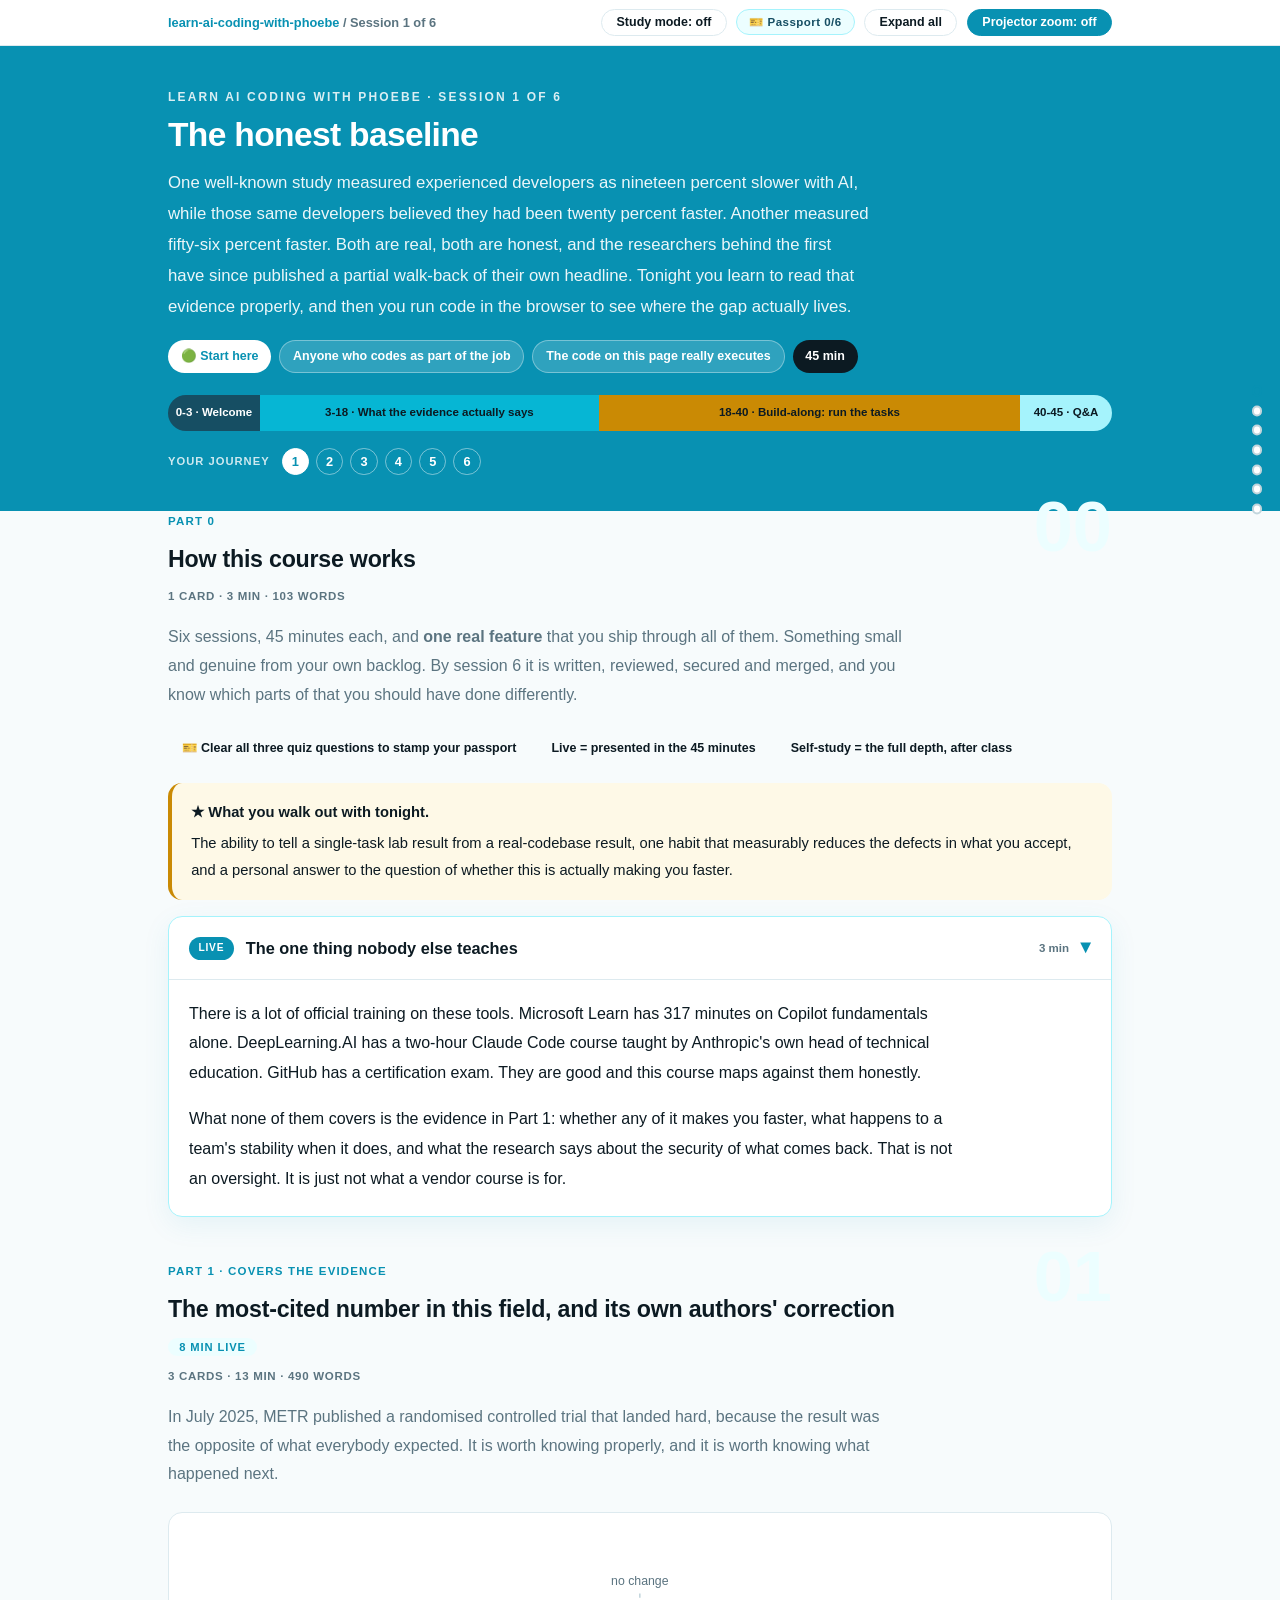
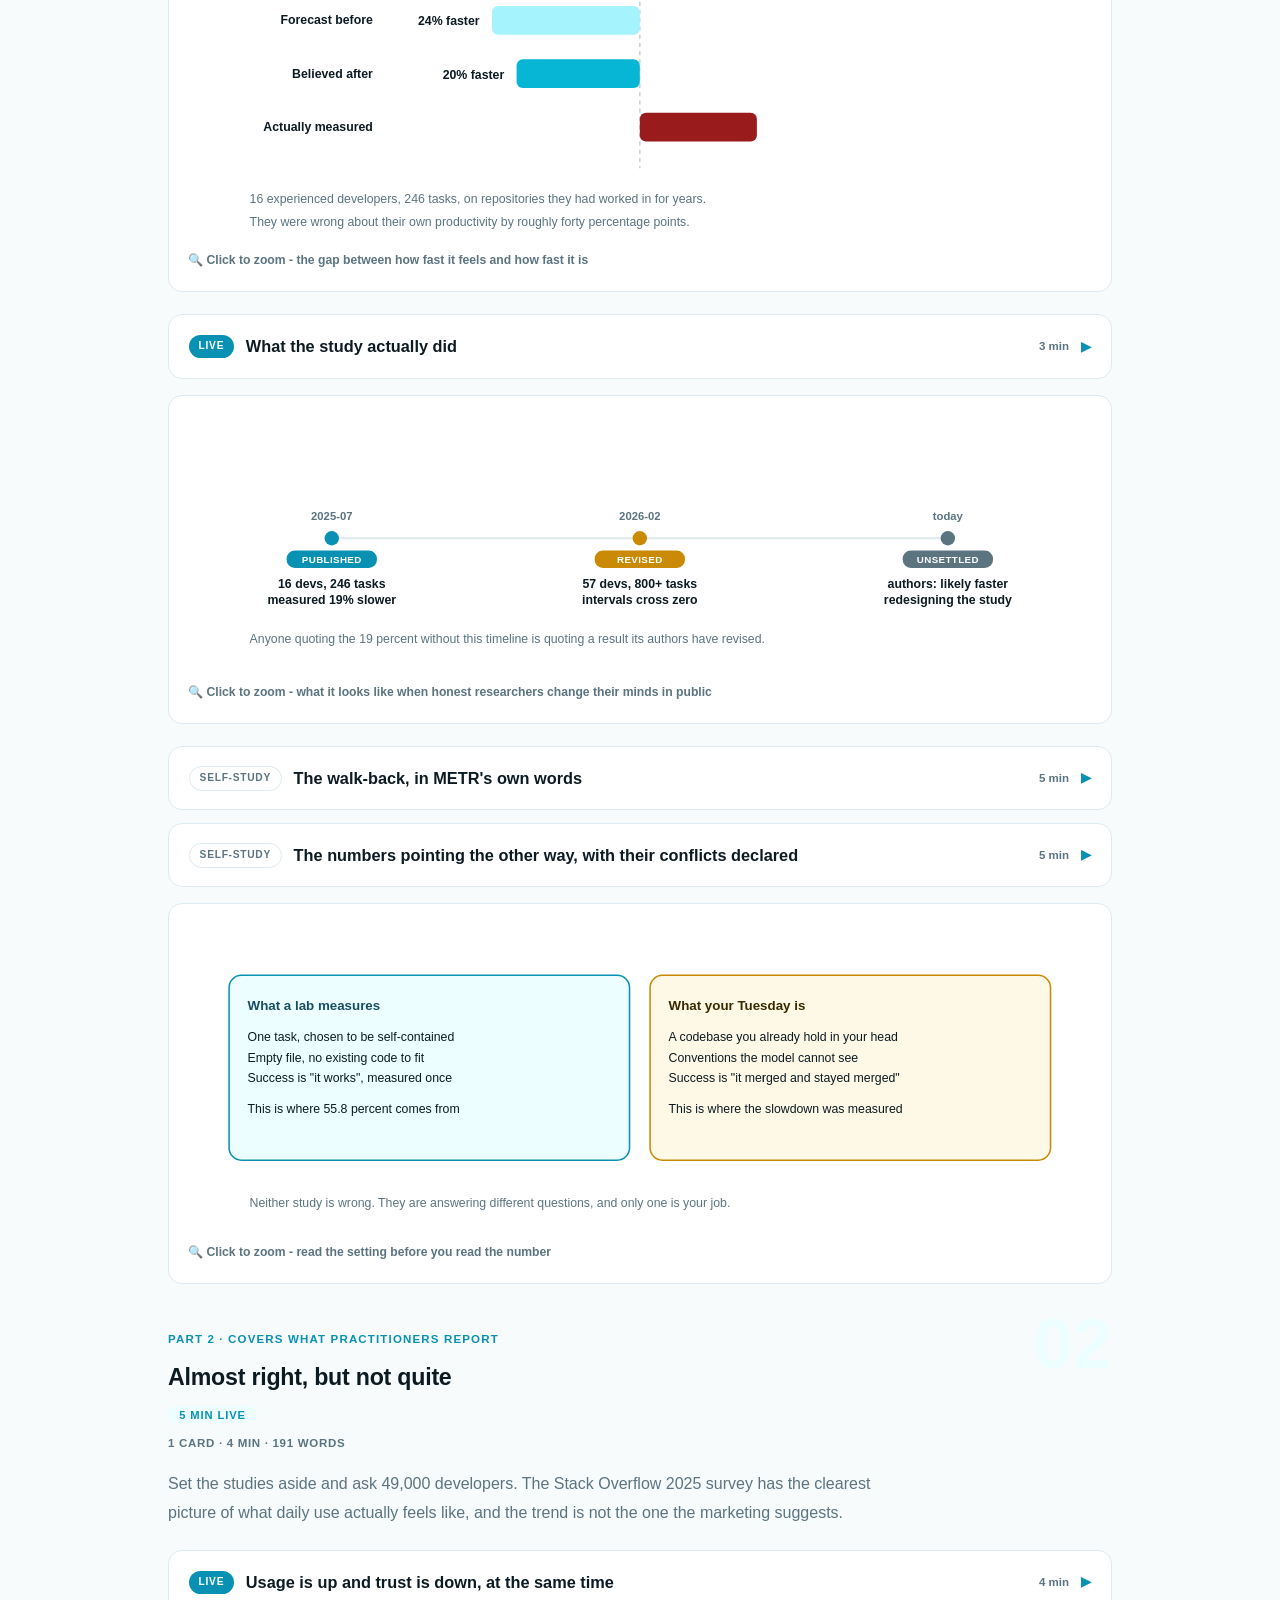
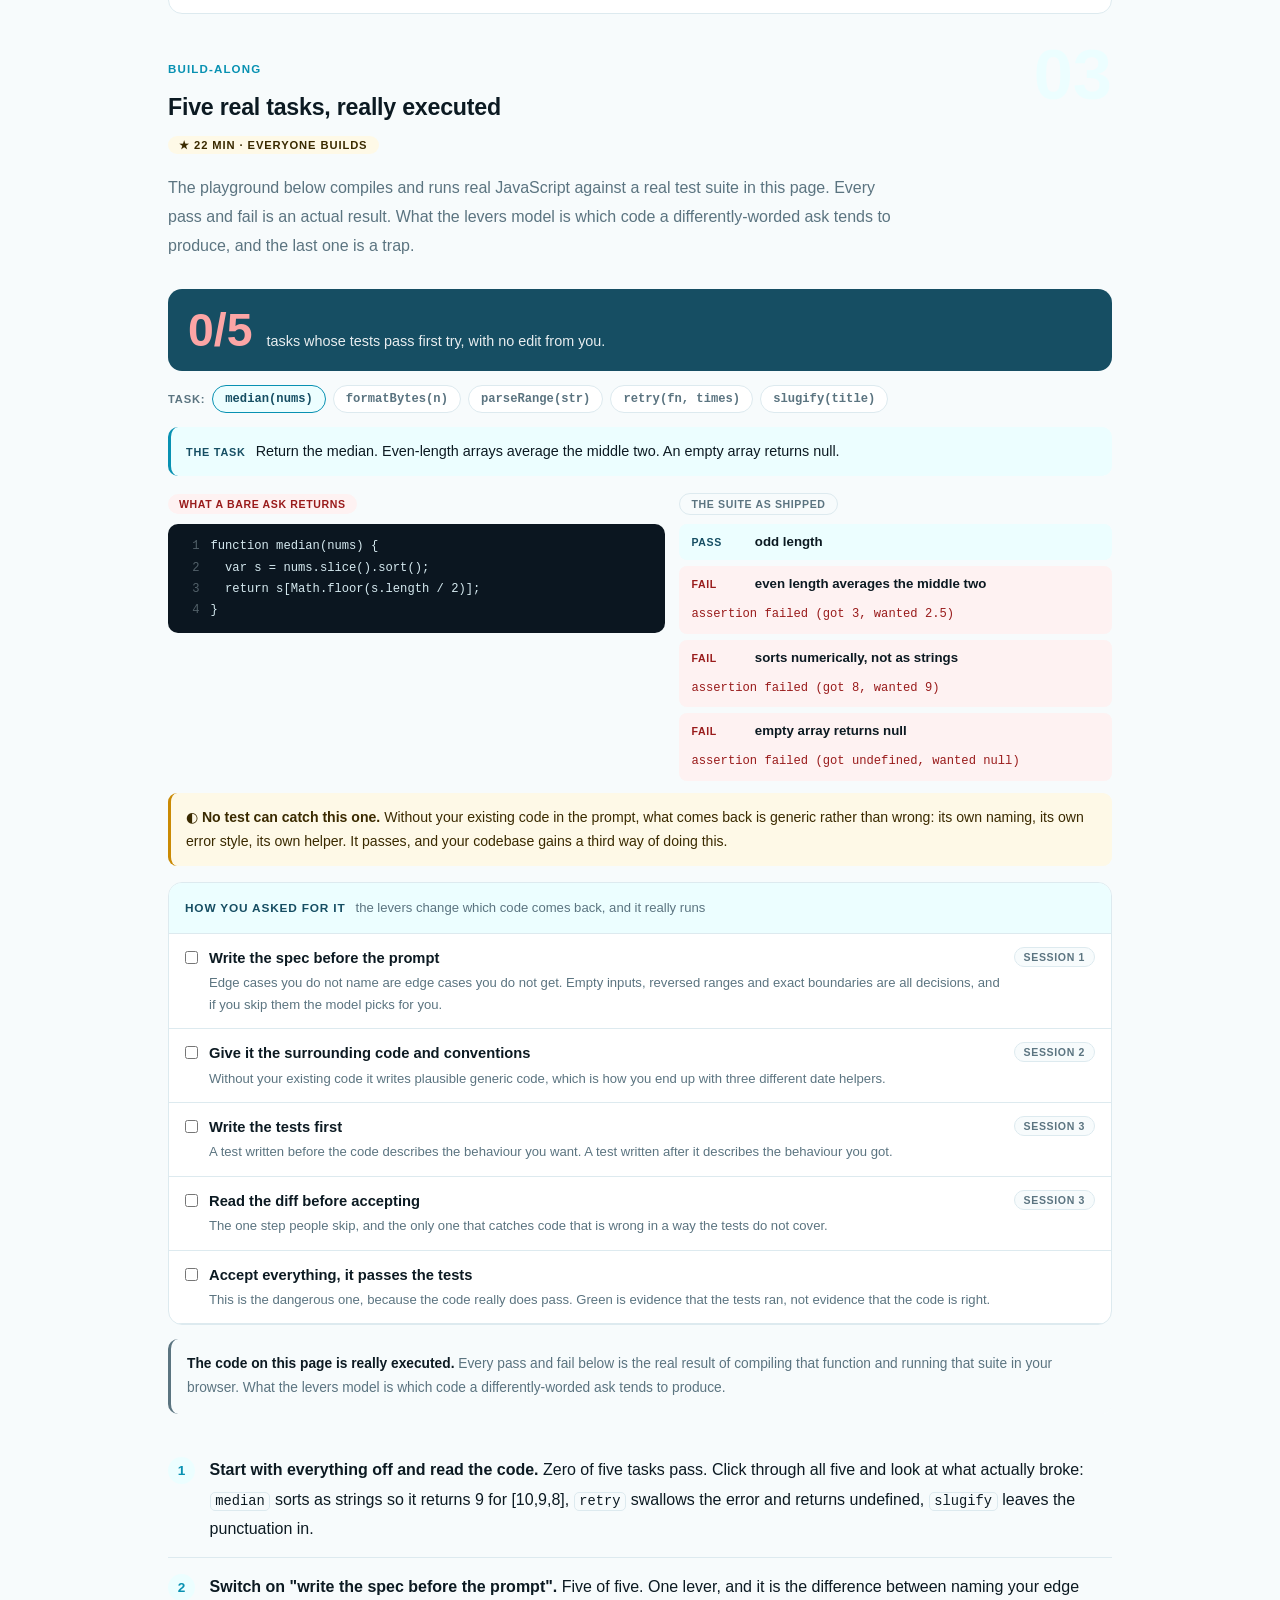
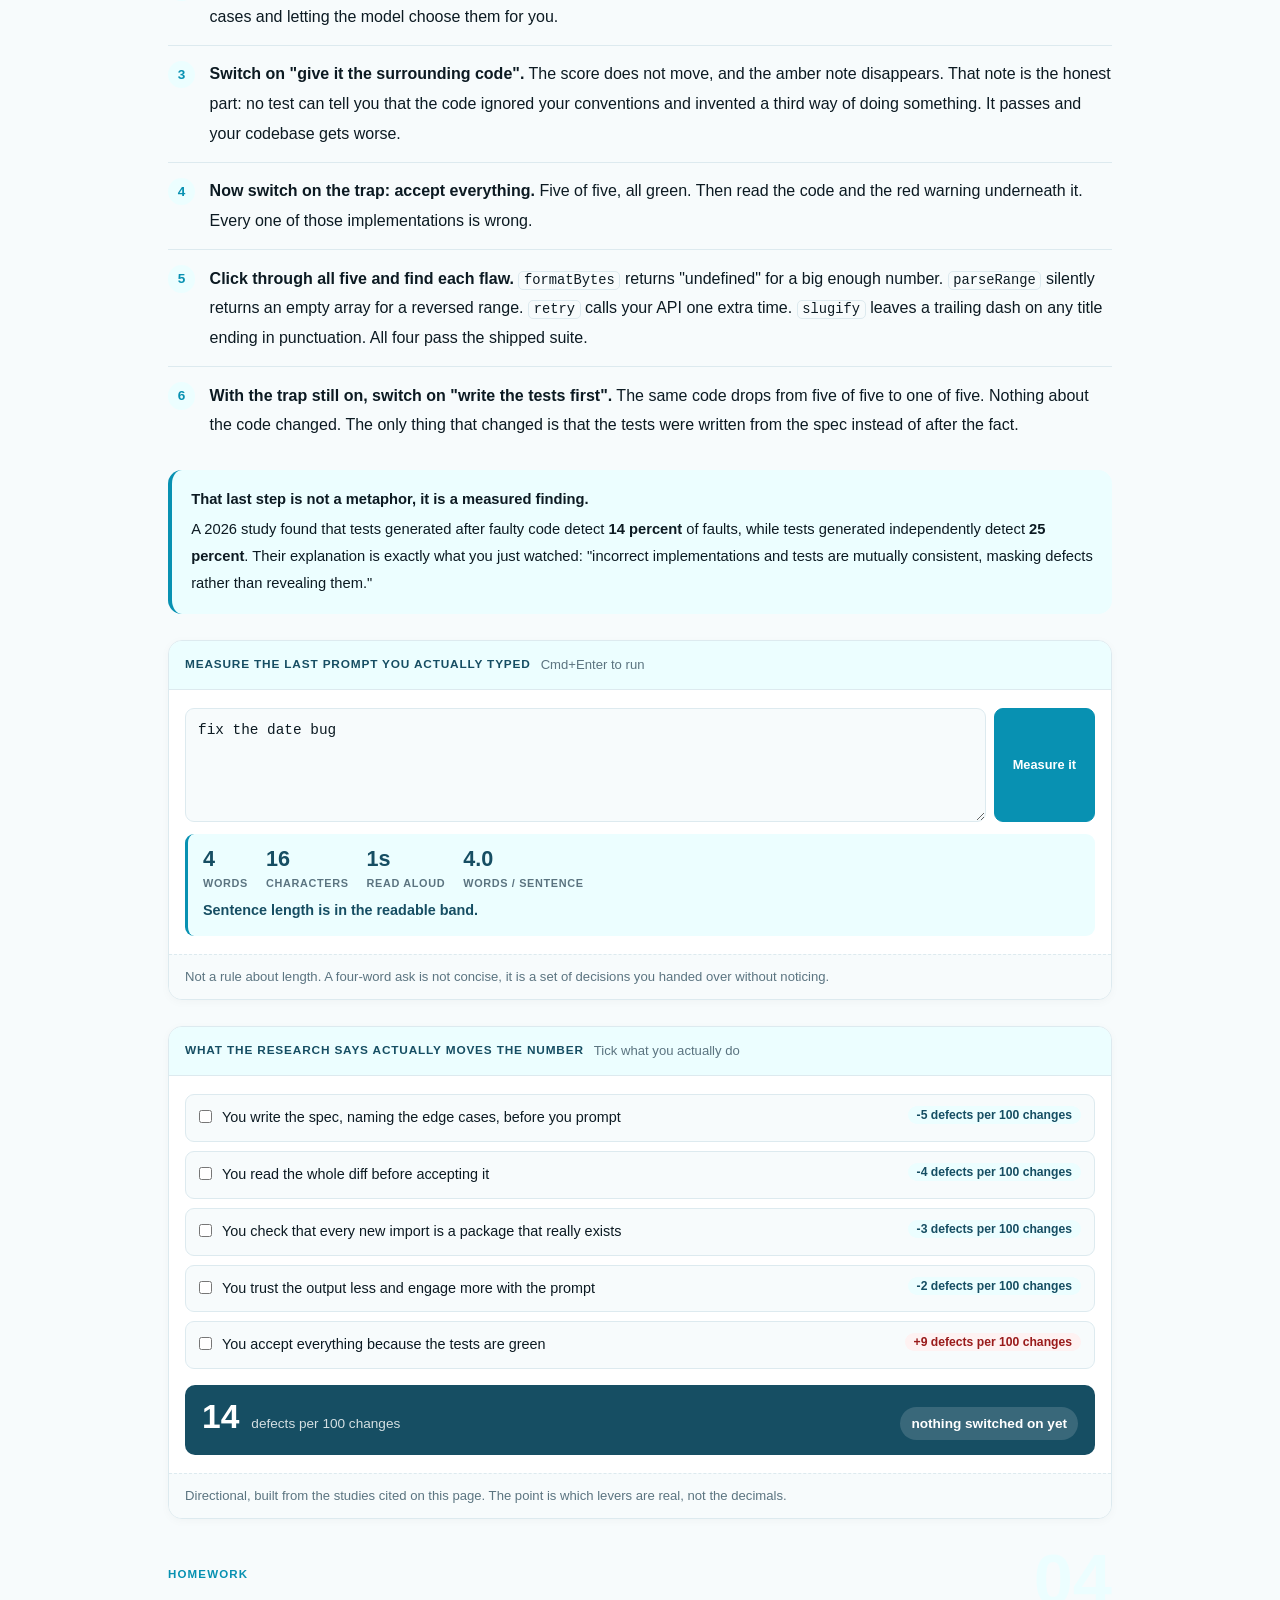
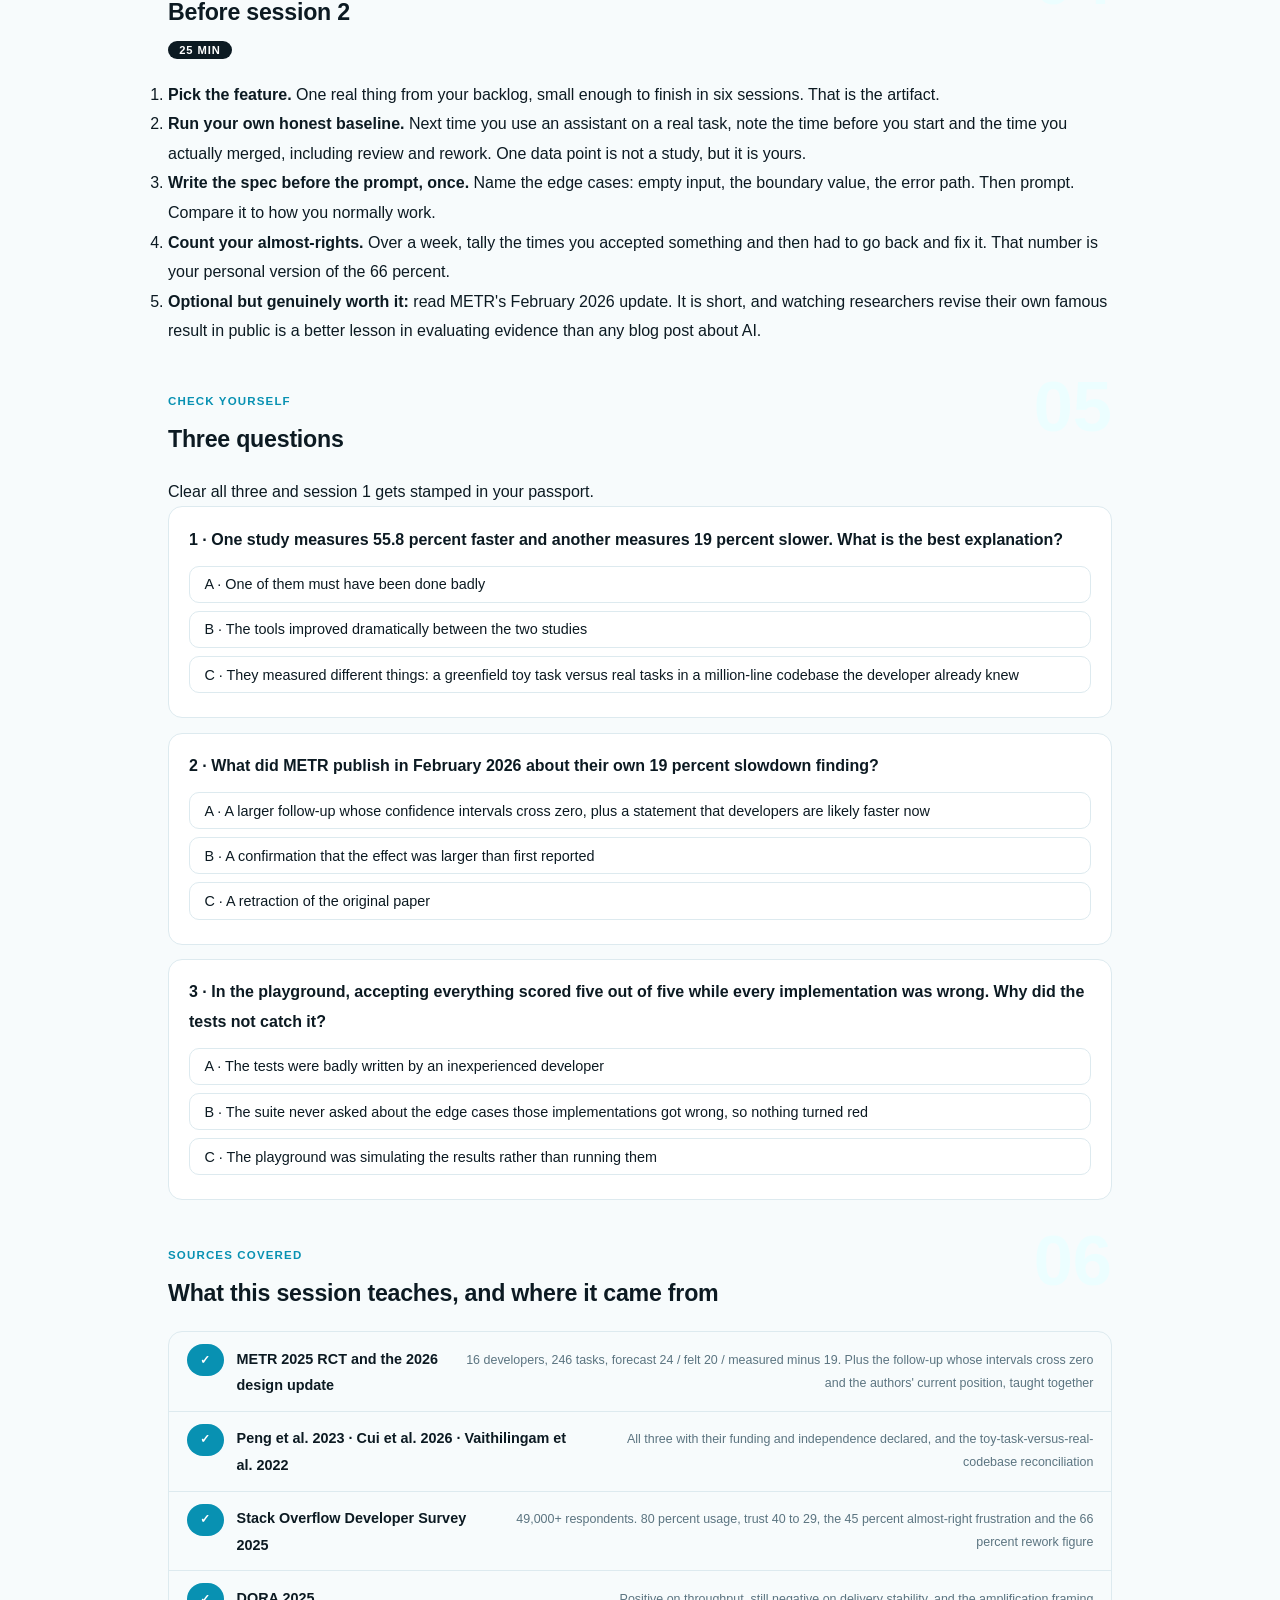
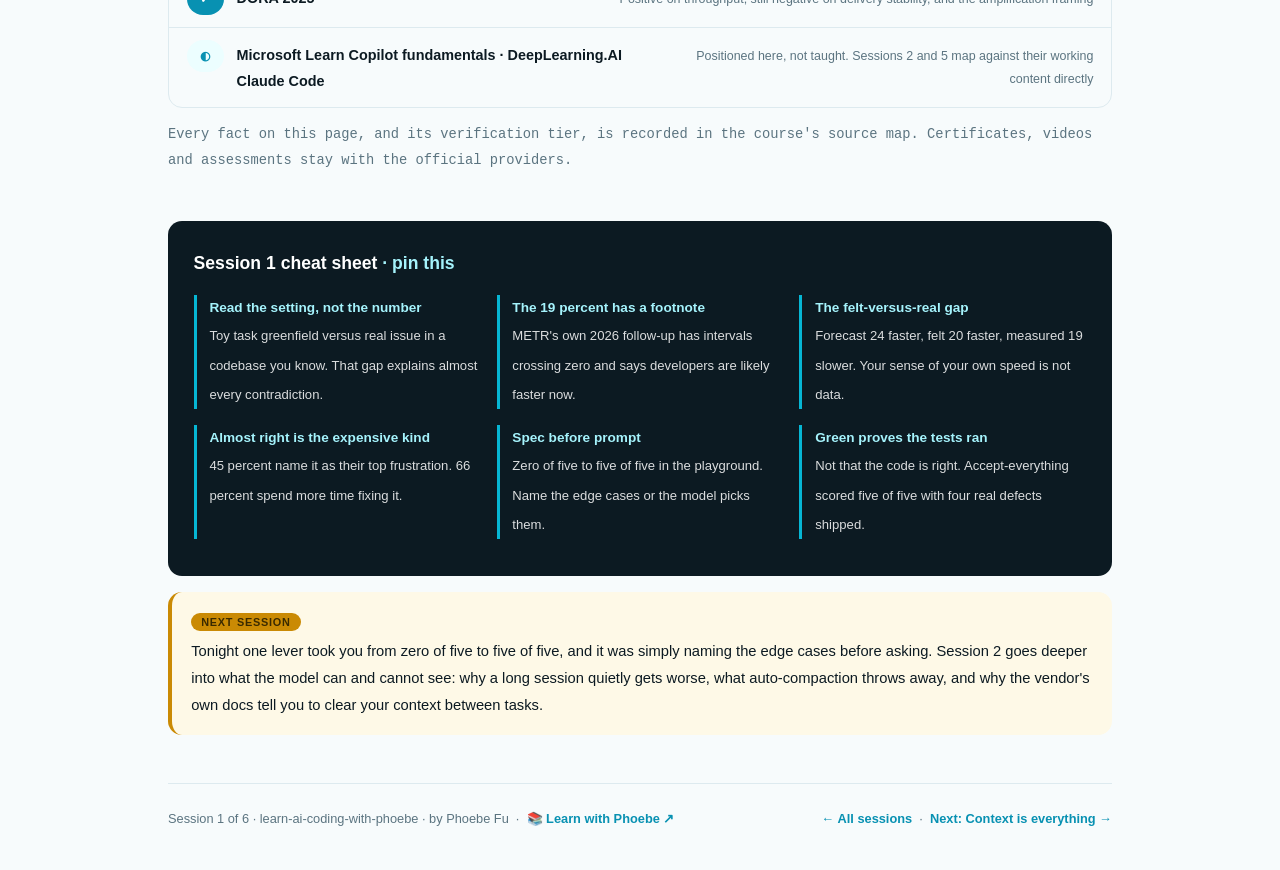
==== commit 038229d5: "Session pages: remove the internal source-map path A session page is a page a learner reads, so a bu" ====
--- a/courses/01-the-honest-baseline.html
+++ b/courses/01-the-honest-baseline.html
@@ -345,7 +345,7 @@
       <div class="covered-row"><span class="status pill solid">✓</span><span class="name">DORA 2025</span><span class="note">Positive on throughput, still negative on delivery stability, and the amplification framing</span></div>
       <div class="covered-row"><span class="status pill light">◐</span><span class="name">Microsoft Learn Copilot fundamentals · DeepLearning.AI Claude Code</span><span class="note">Positioned here, not taught. Sessions 2 and 5 map against their working content directly</span></div>
     </div>
-    <p class="mono" style="margin-top:14px">Full source map with every URL: <span class="mono">materials/official-course-map.md</span> in this repo. Certificates, videos and assessments stay with the official providers.</p>
+    <p class="mono" style="margin-top:14px">Every fact on this page, and its verification tier, is recorded in the course's source map. Certificates, videos and assessments stay with the official providers.</p>
   </section>
 
   <!-- ============ CHEAT SHEET ============ -->
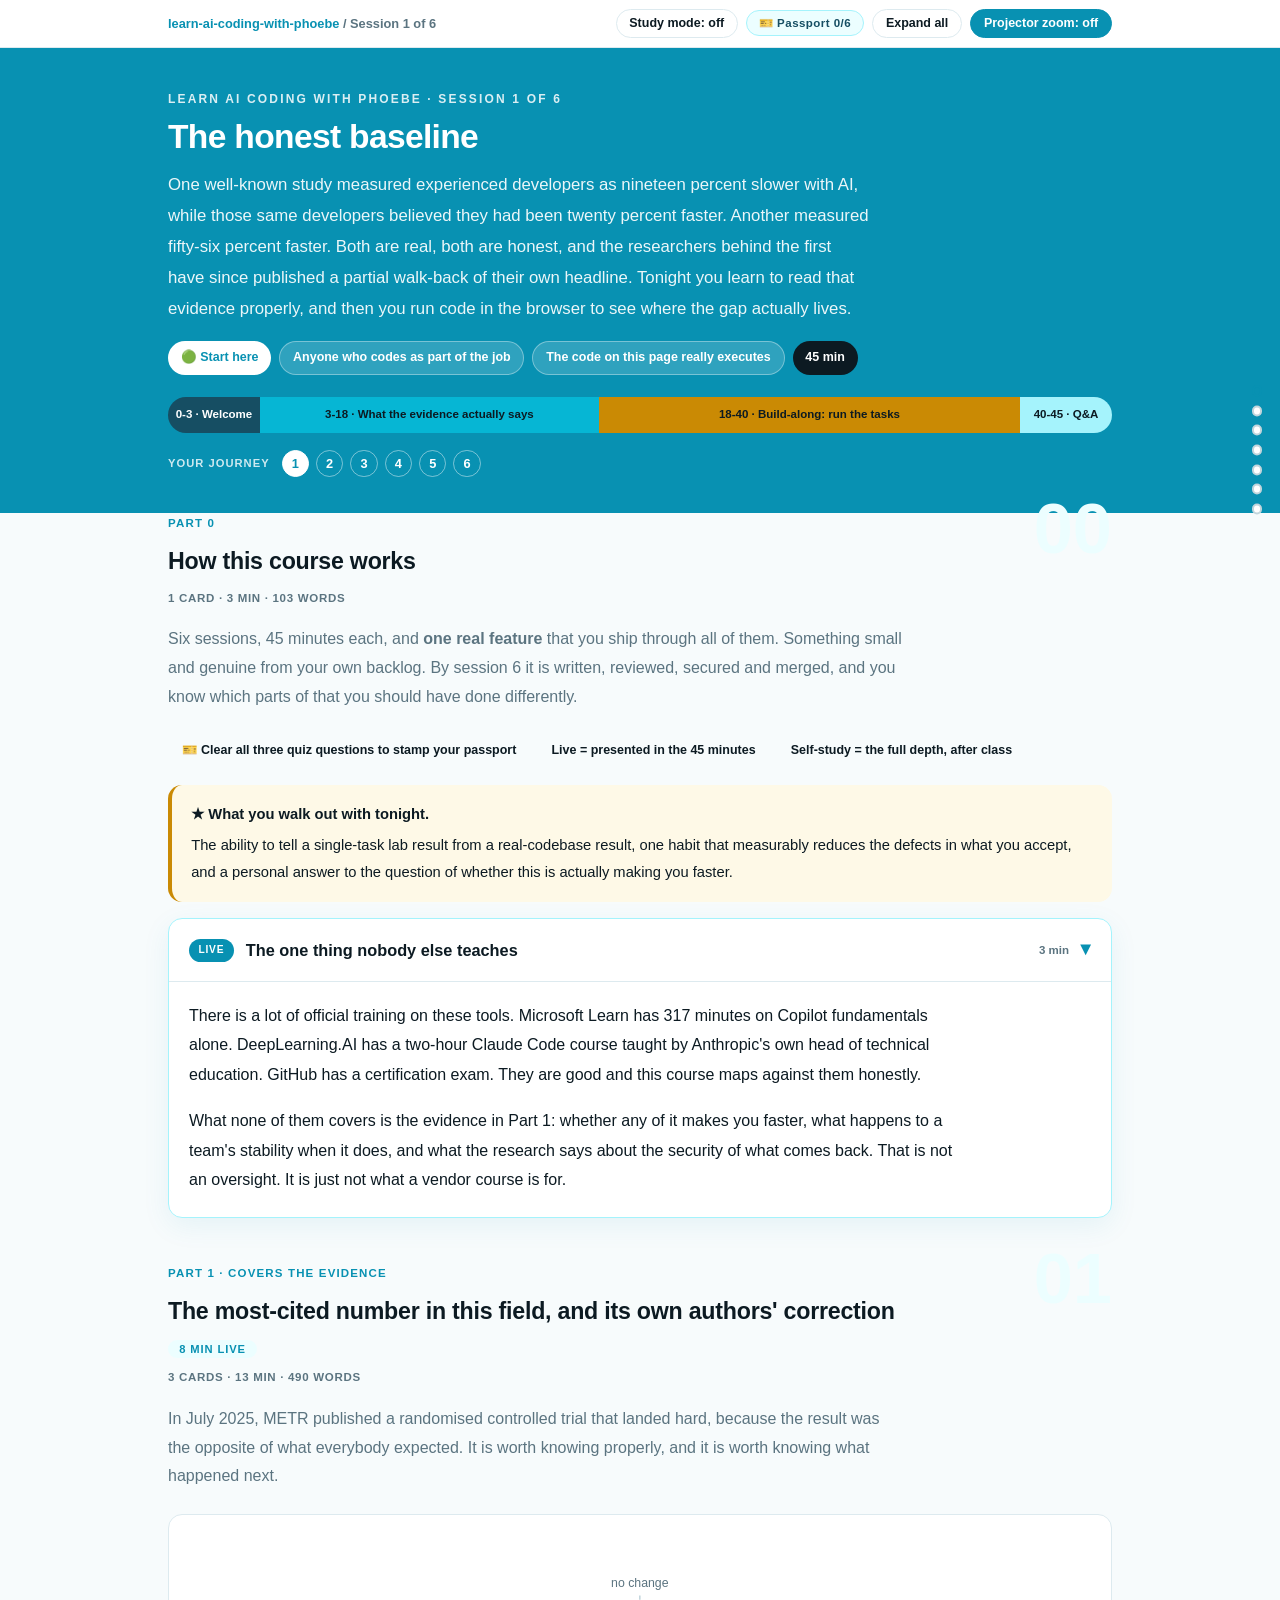
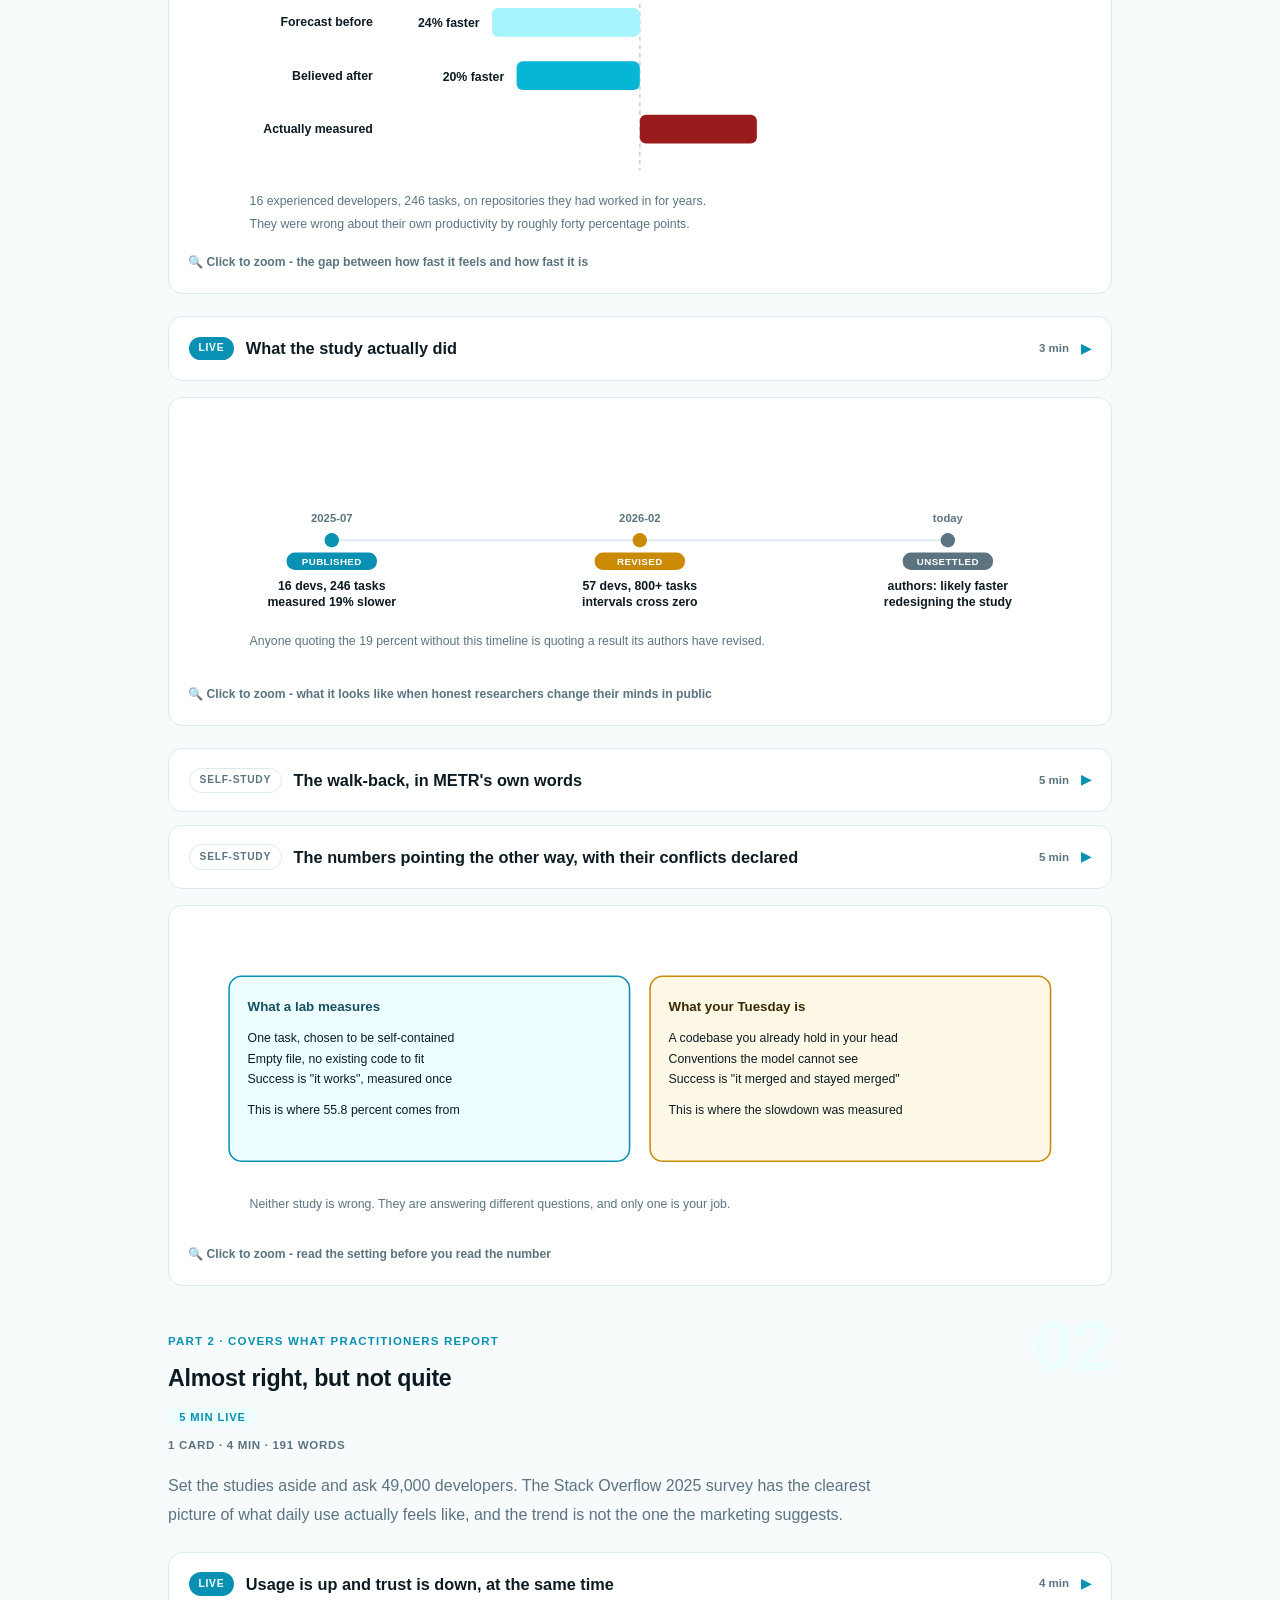
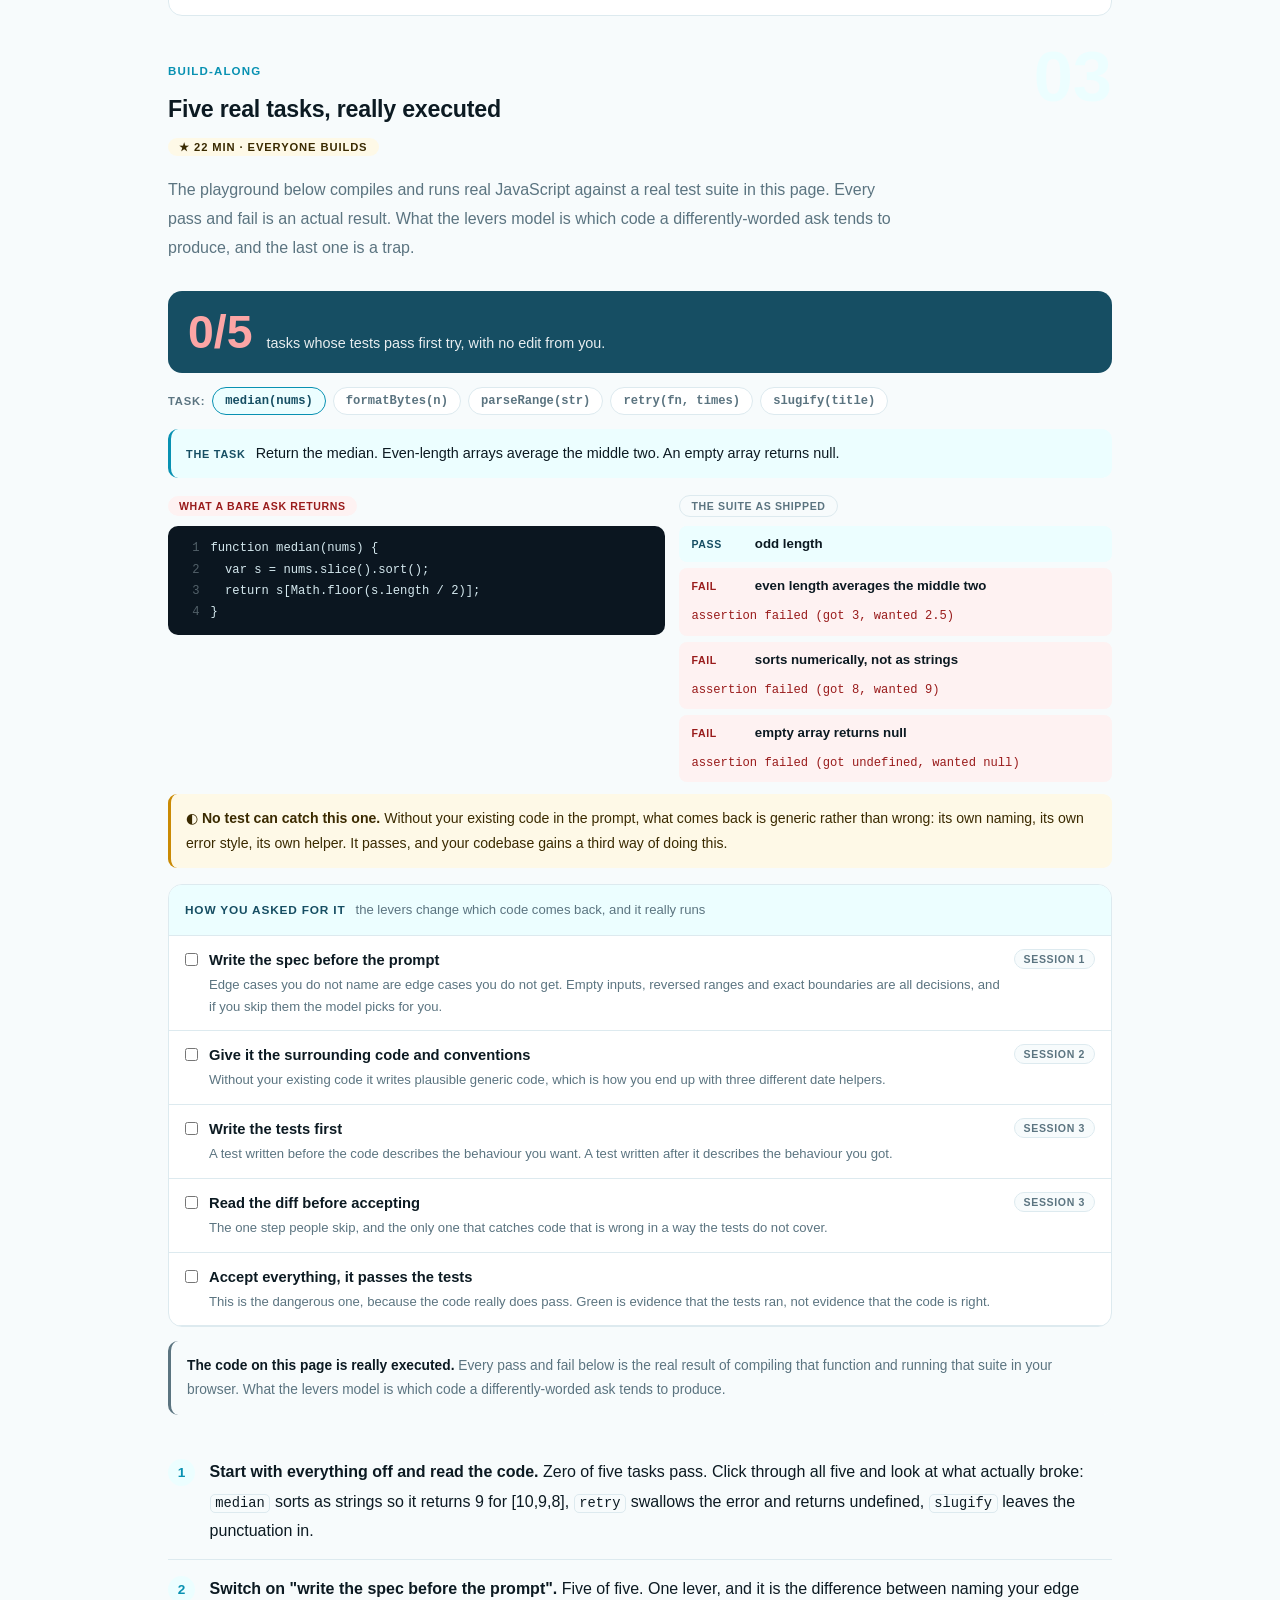
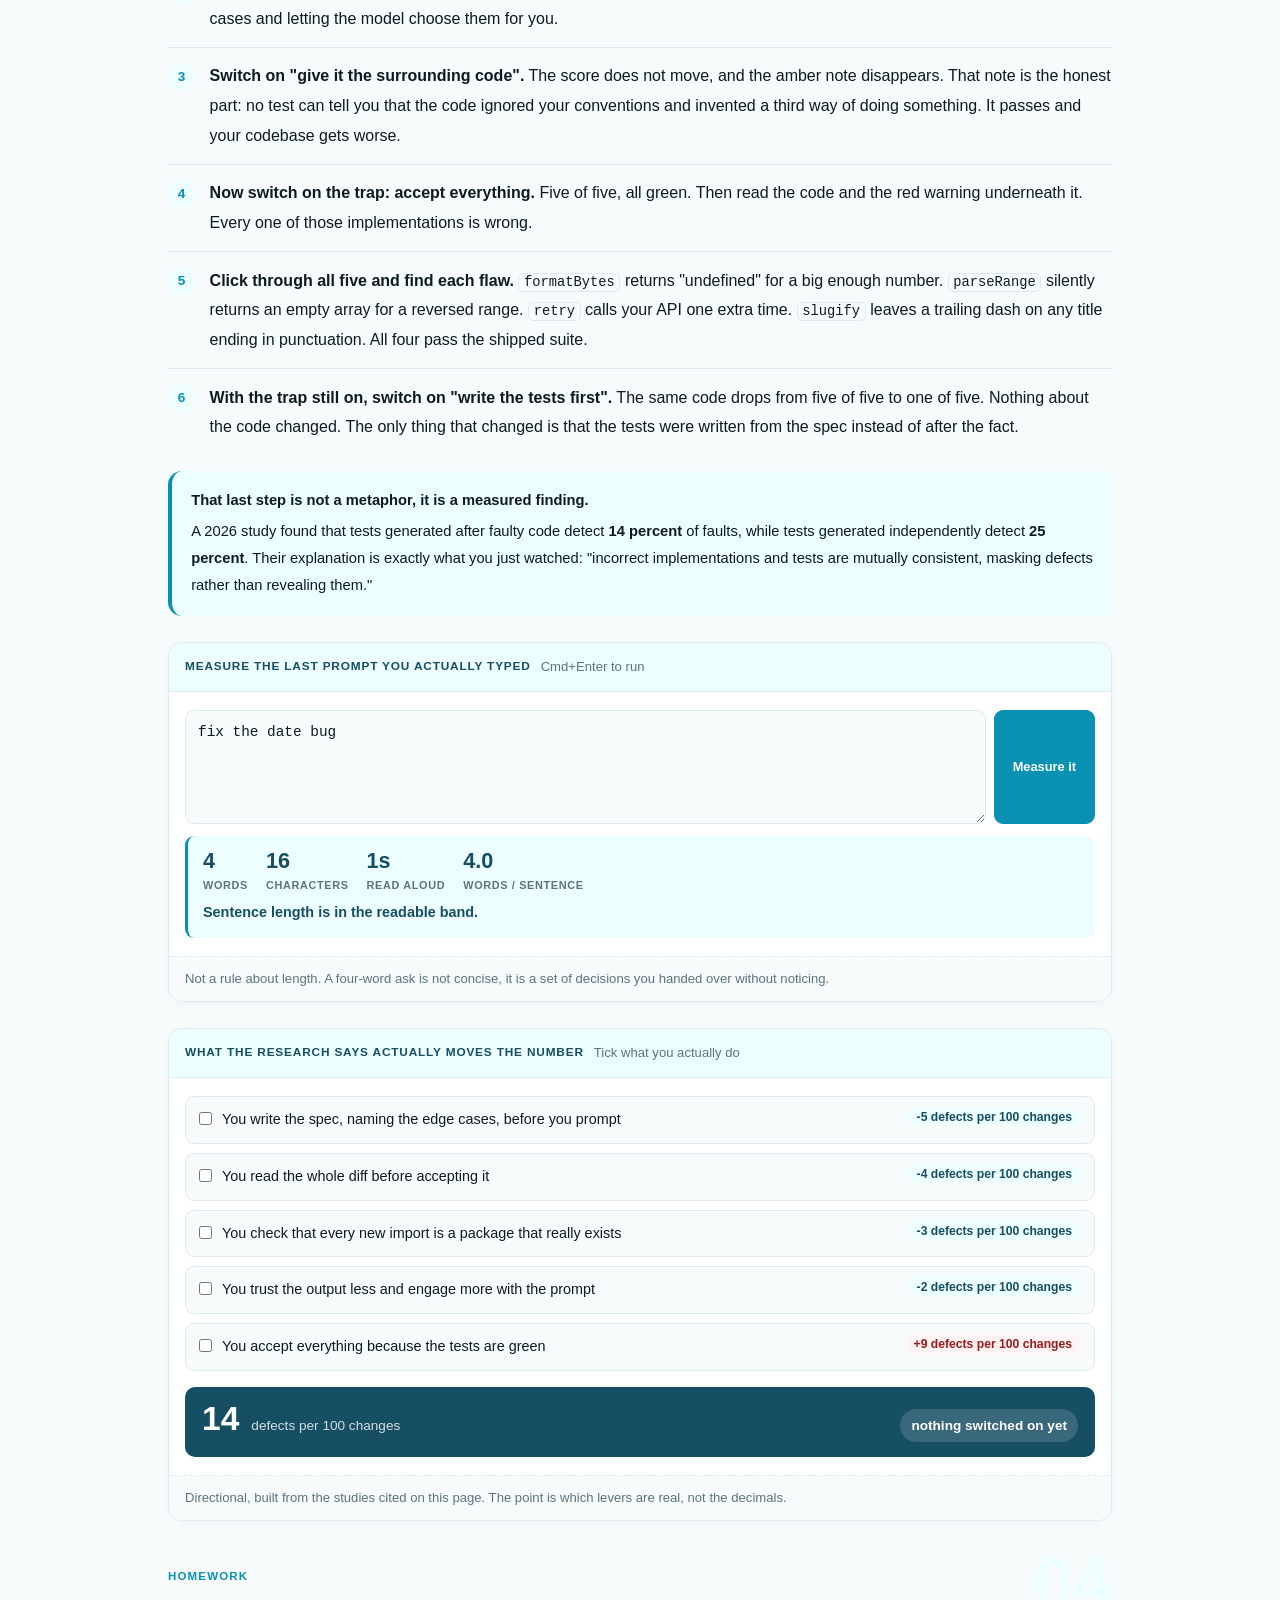
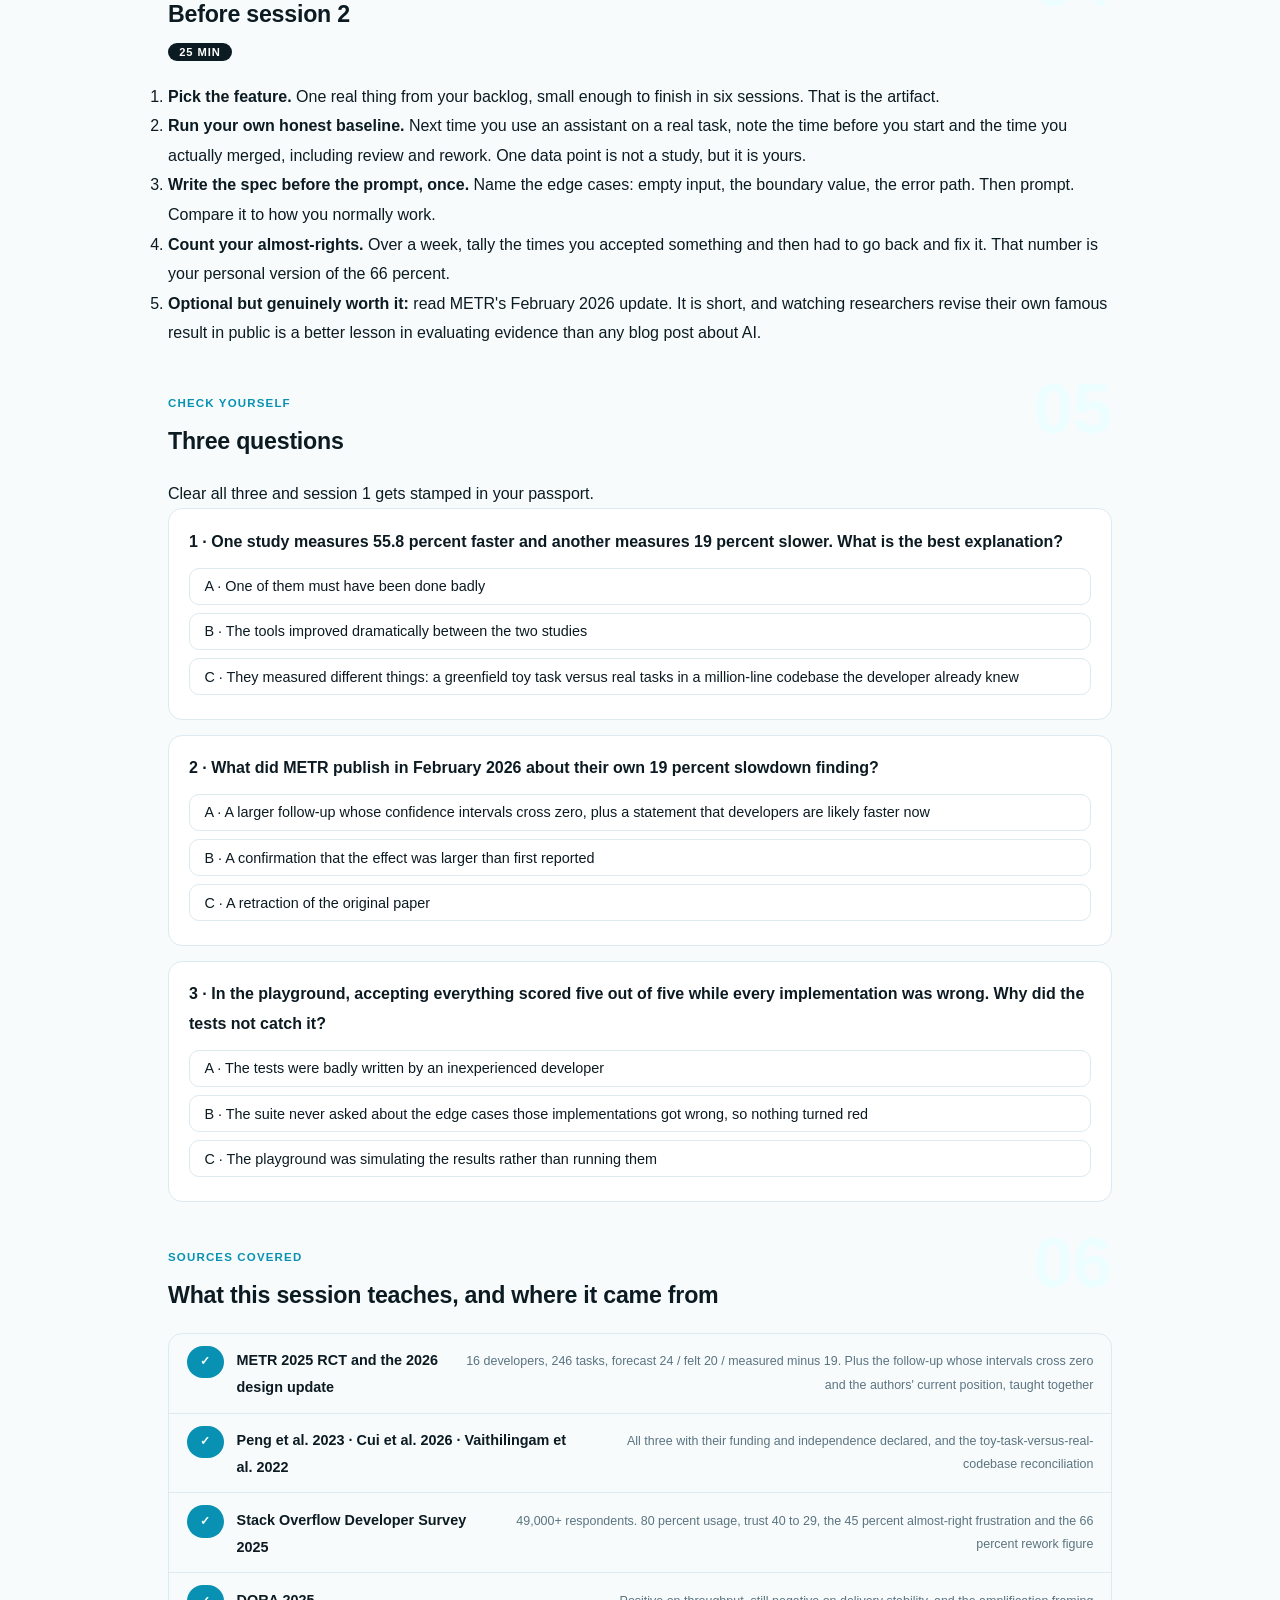
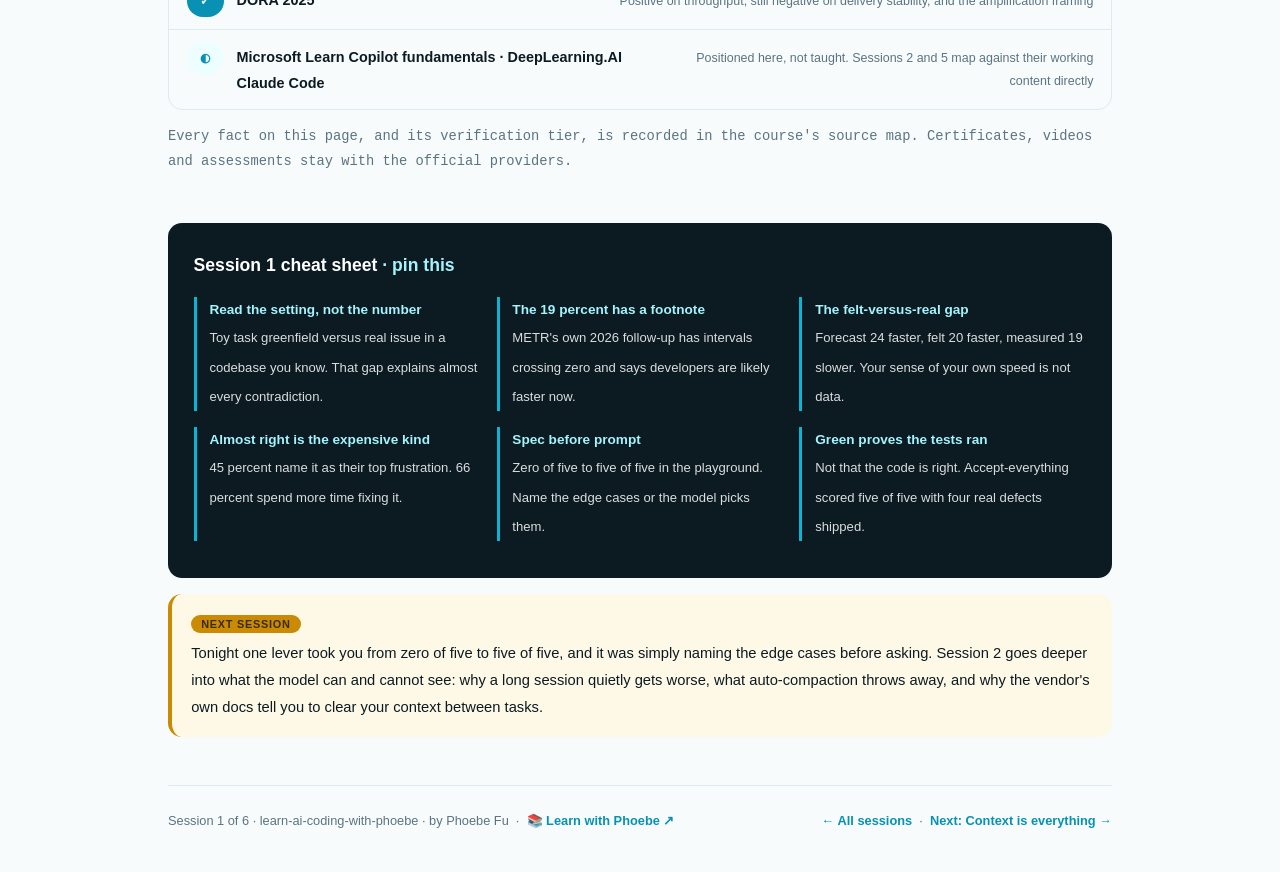
==== commit 6371222a: "Layout: code boxes stack under step text; toolbar is one row Shared-template defect, live estate-wid" ====
--- a/courses/01-the-honest-baseline.html
+++ b/courses/01-the-honest-baseline.html
@@ -19,7 +19,7 @@
 <meta name="twitter:image" content="https://phoebefu6.github.io/learn-ai-coding-with-phoebe/assets/og-cover.png">
 <!-- social:end -->
 <title>Session 1 · The honest baseline - learn ai coding with phoebe</title>
-<link rel="stylesheet" href="../assets/style.css?v=3">
+<link rel="stylesheet" href="../assets/style.css?v=5">
 </head>
 <body>
 
--- a/assets/style.css
+++ b/assets/style.css
@@ -86,8 +86,9 @@
   border-bottom: 1px solid var(--hairline);
   padding: .55rem 0;
 }
-.toolbar .wrap { display: flex; align-items: center; gap: .6rem; }
-.toolbar .crumb { font-size: .8rem; color: var(--muted); font-weight: 600; margin-right: auto; }
+.toolbar .wrap { display: flex; align-items: center; gap: .5rem; flex-wrap: nowrap; }
+.toolbar .crumb { font-size: .8rem; color: var(--muted); font-weight: 600; margin-right: auto; min-width: 0; white-space: nowrap; overflow: hidden; text-overflow: ellipsis; }
+.toolbar .btn { white-space: nowrap; flex: none; padding: .38rem .8rem; font-size: .78rem; line-height: 1.2; }
 .toolbar .crumb a { color: var(--indigo); text-decoration: none; }
 .btn {
   border: 1px solid var(--hairline);
@@ -287,11 +288,15 @@
 /* ---------- demo steps ---------- */
 .steps { counter-reset: step; margin: .6rem 0 1rem; }
 .step {
-  display: flex;
-  gap: .9rem;
+  display: grid;
+  grid-template-columns: max-content minmax(0, 1fr);
+  column-gap: .9rem;
+  row-gap: .2rem;
   padding: .85rem 0;
   border-bottom: .5px solid var(--hairline);
 }
+.step > * { grid-column: 2; min-width: 0; }
+.step > .prompt-box { margin: .8rem 0 .4rem; }
 .step:last-child { border-bottom: none; }
 .step::before {
   counter-increment: step;
@@ -795,7 +800,10 @@
   /* 44px tap targets */
   details.card summary { min-height: 44px; }
   .qopt { min-height: 44px; display: flex; align-items: center; padding: .7rem .9rem; }
-  .toolbar .btn, .pagefoot a { min-height: 44px; display: inline-flex; align-items: center; }
+  .toolbar .btn, .pagefoot a { min-height: 44px; display: inline-flex; align-items: center; justify-content: center; }
+  .toolbar .crumb, .toolbar #zoom-toggle { display: none; }
+  .toolbar .btn { flex: 1 1 0; padding: .3rem .4rem; font-size: .72rem; }
+  table.clean { display: block; overflow-x: auto; -webkit-overflow-scrolling: touch; }
 }
 
 @media (max-width: 640px) {
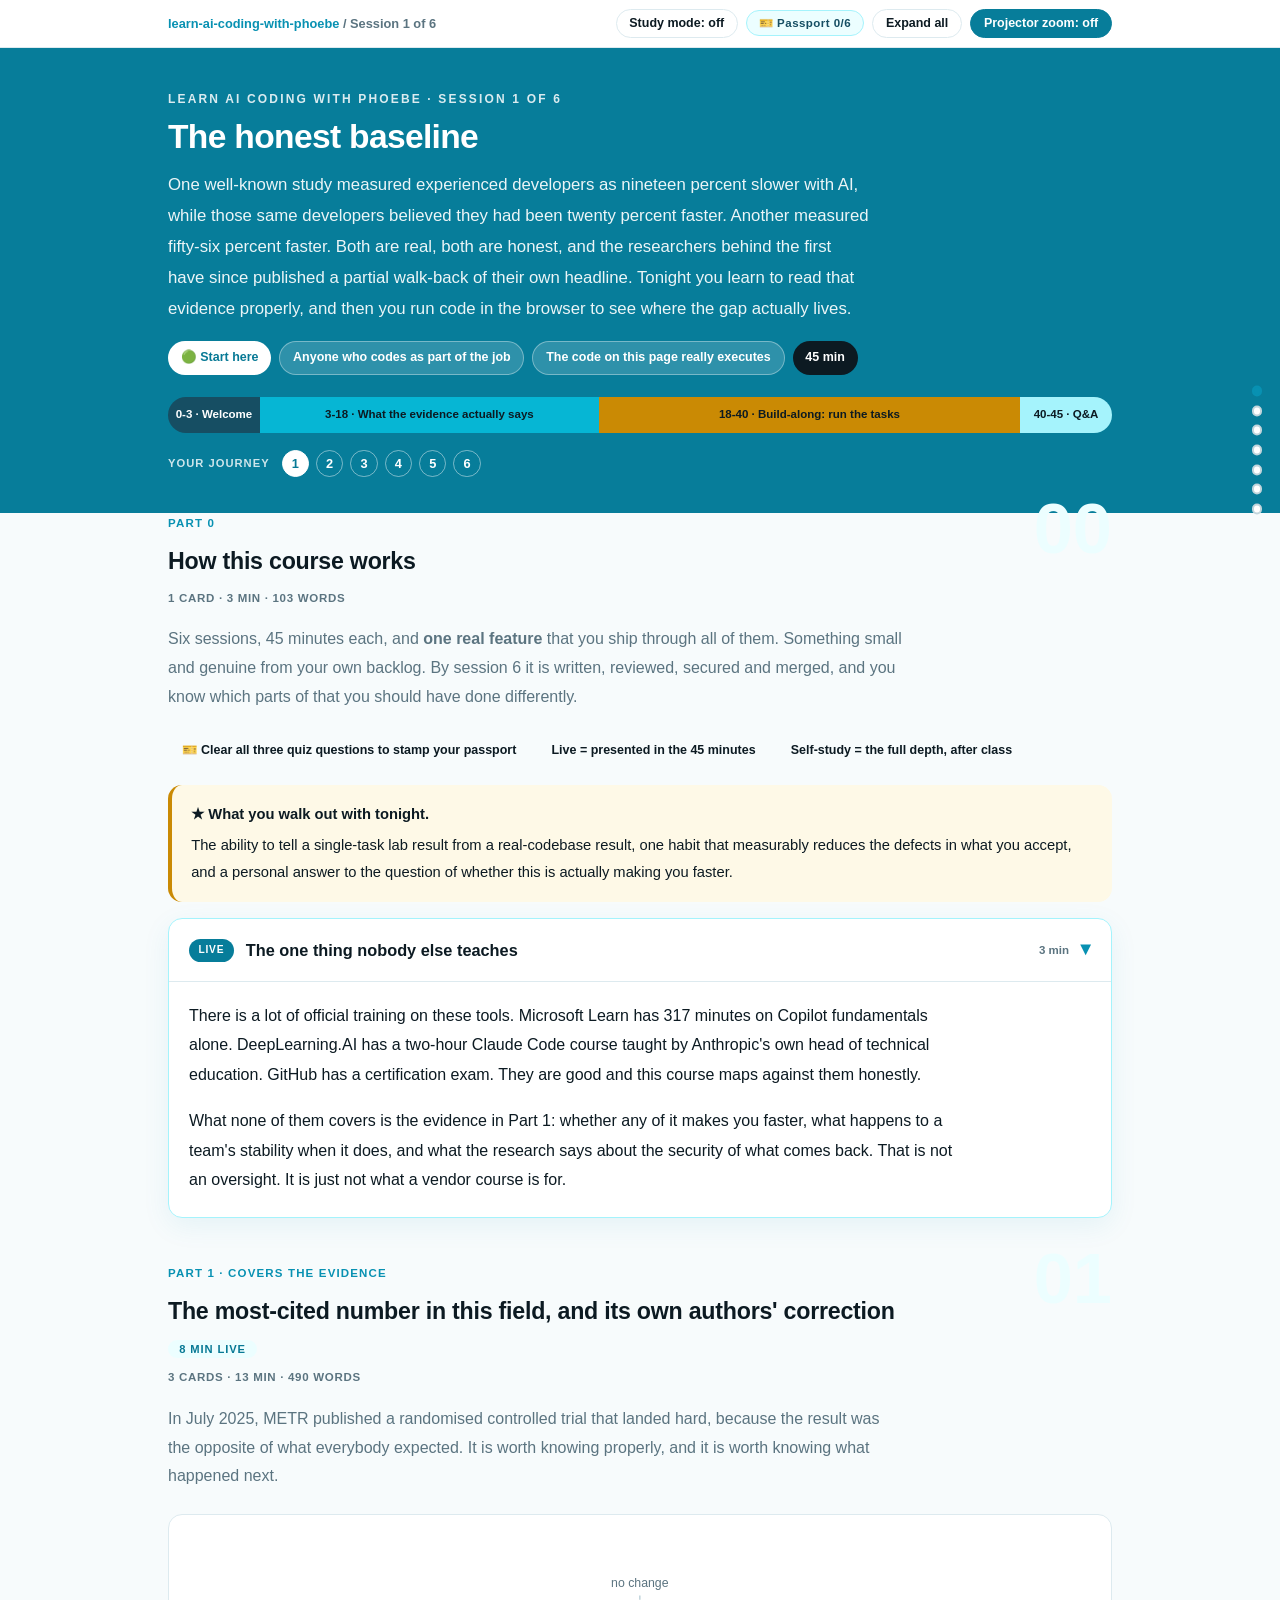
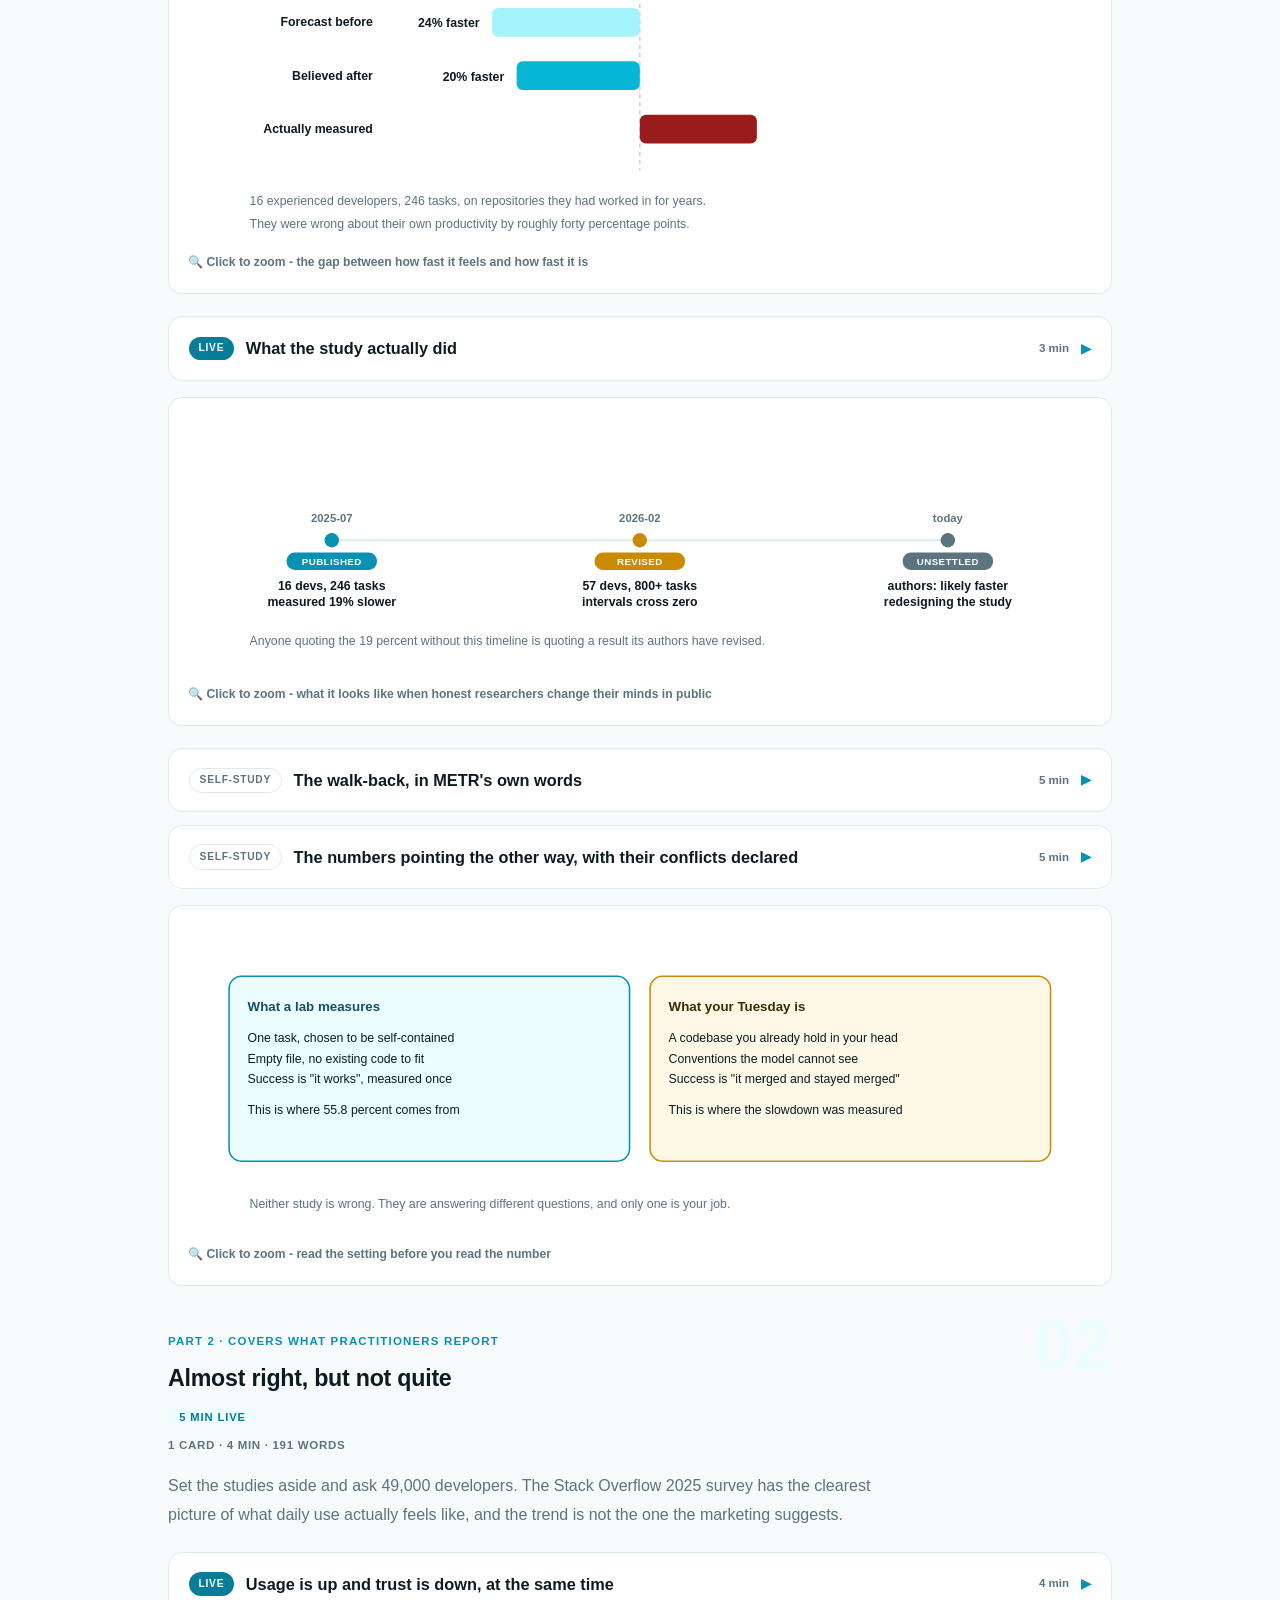
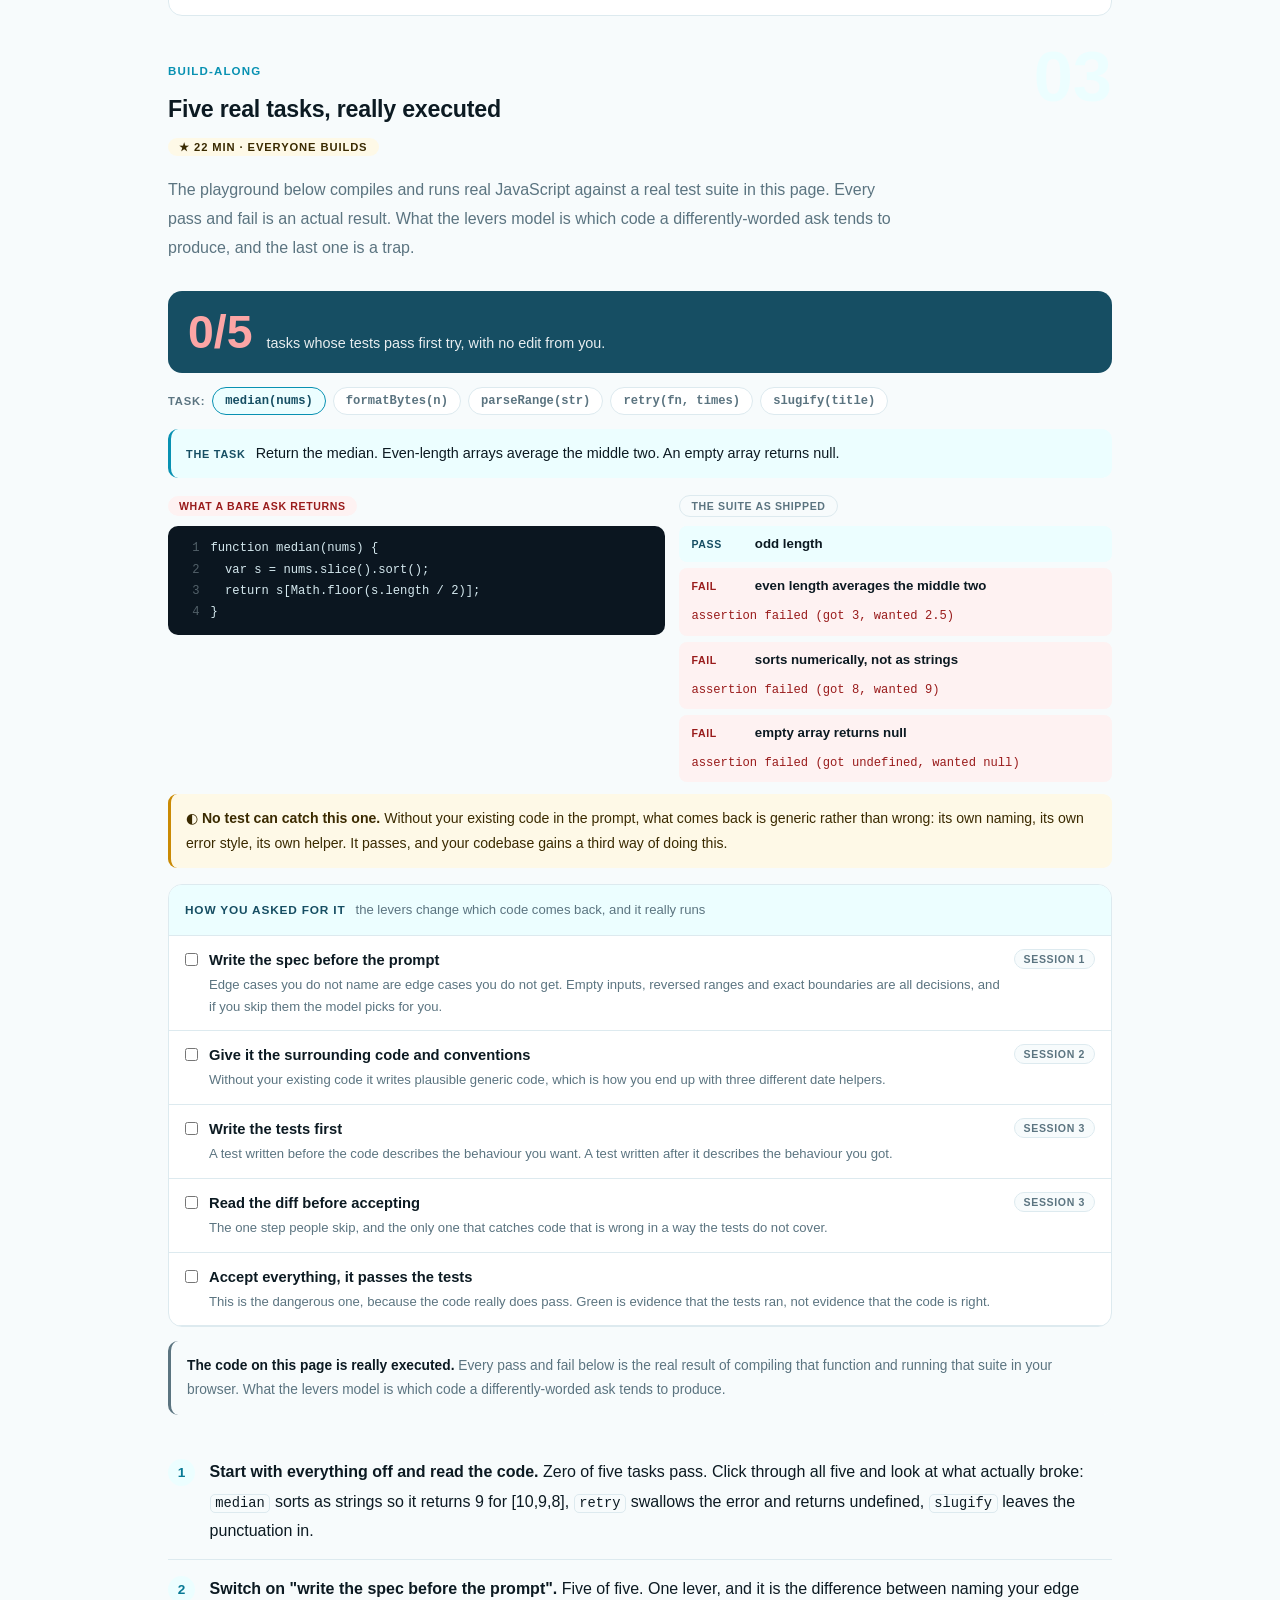
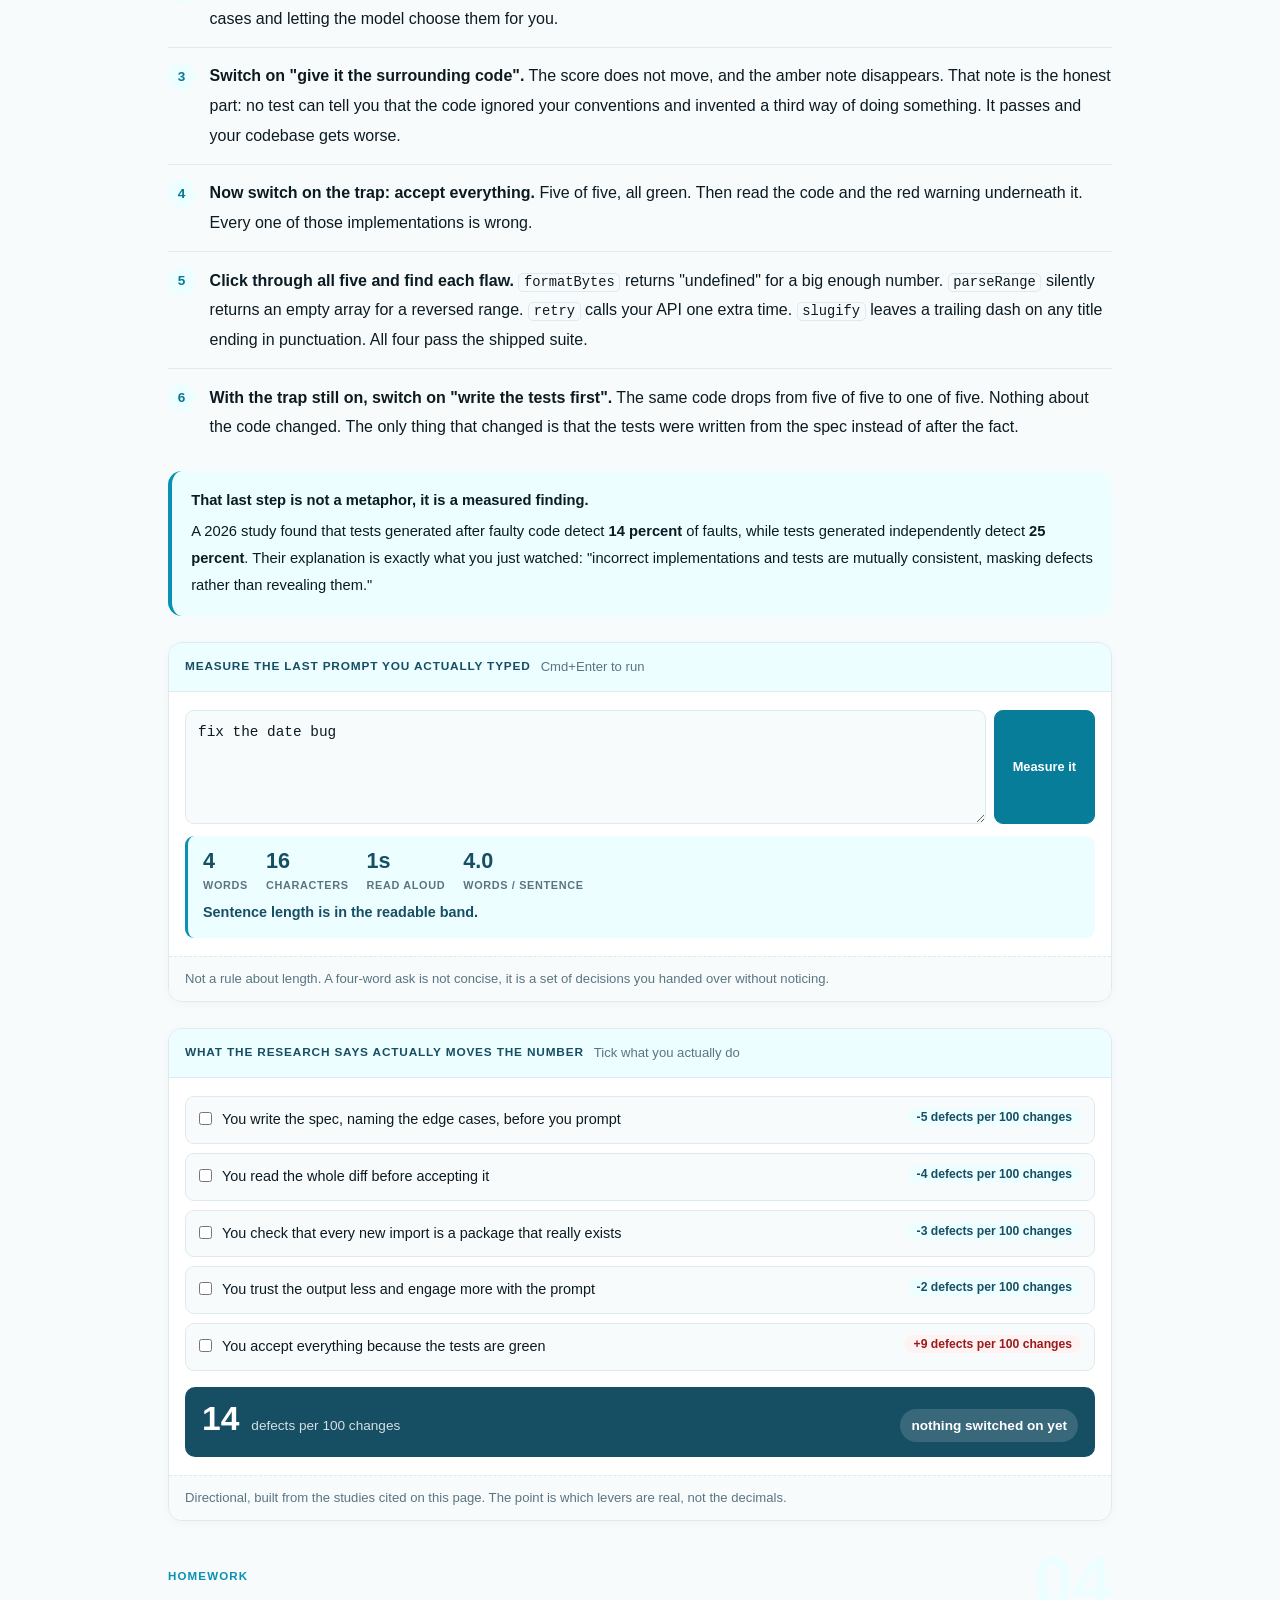
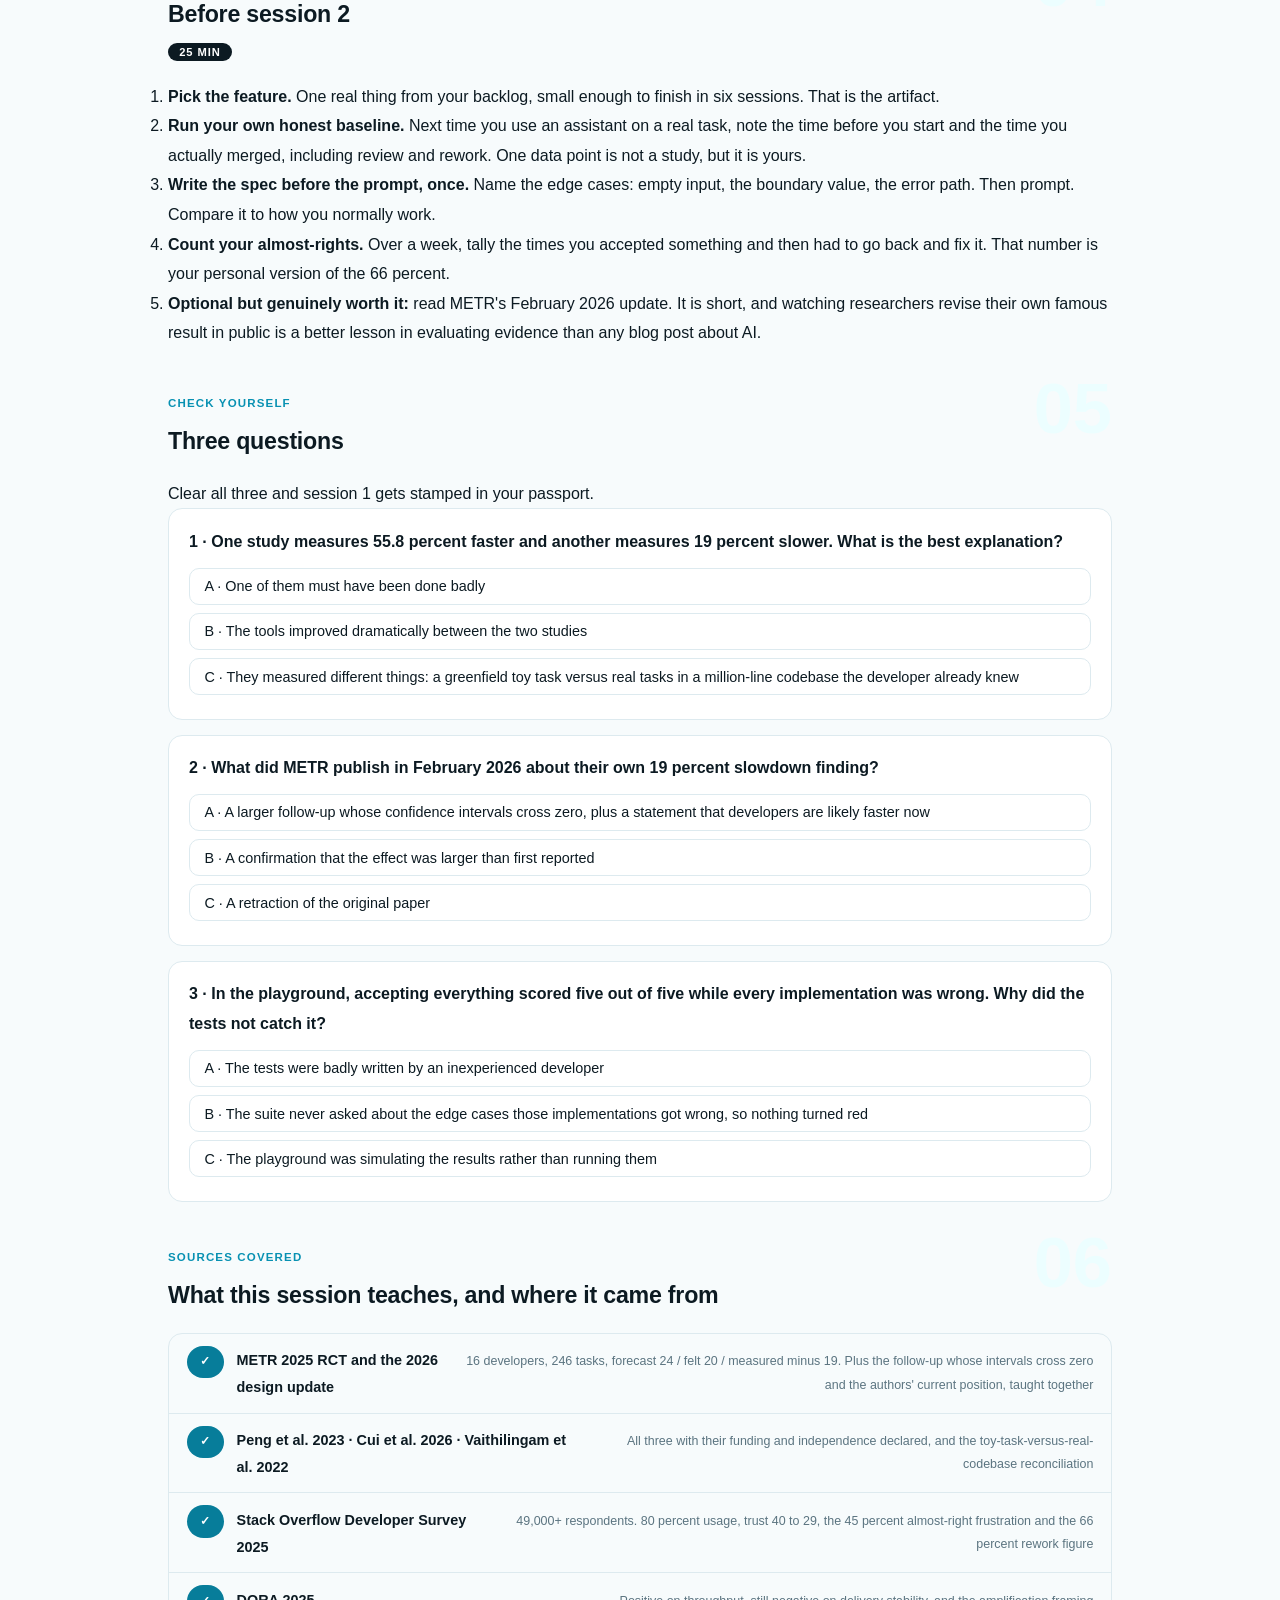
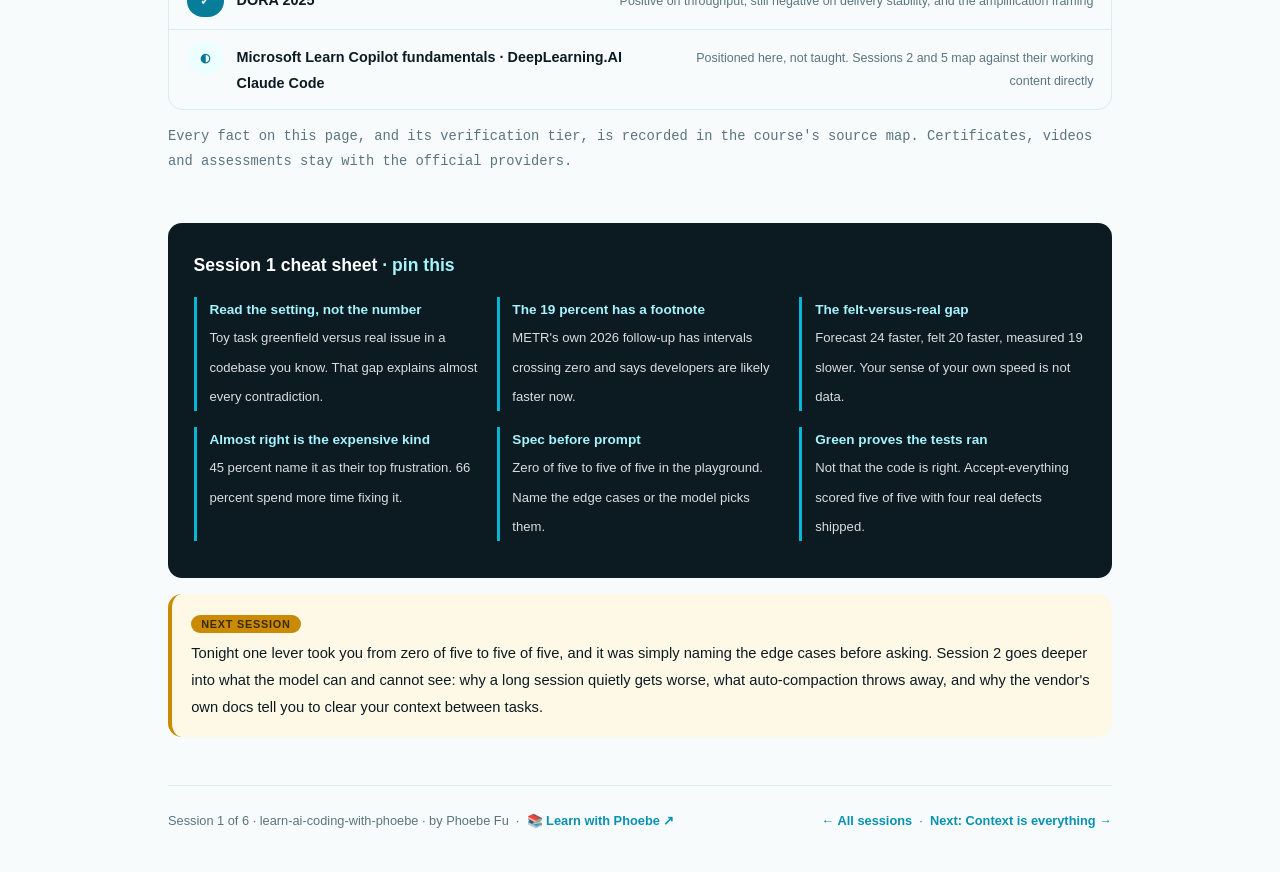
==== commit 8c3b83c7: "Raise every text-on-fill pair to WCAG AA (lowest was 3.5:1) 17 rule(s) drew text on a solid fill bel" ====
--- a/courses/01-the-honest-baseline.html
+++ b/courses/01-the-honest-baseline.html
@@ -19,7 +19,7 @@
 <meta name="twitter:image" content="https://phoebefu6.github.io/learn-ai-coding-with-phoebe/assets/og-cover.png">
 <!-- social:end -->
 <title>Session 1 · The honest baseline - learn ai coding with phoebe</title>
-<link rel="stylesheet" href="../assets/style.css?v=5">
+<link rel="stylesheet" href="../assets/style.css?v=6">
 </head>
 <body>
 
--- a/assets/style.css
+++ b/assets/style.css
@@ -3,6 +3,8 @@
    (CSS var names still read --indigo/--amber; they hold SQL-blue values.) */
 
 :root {
+  --indigo-solid: #077D9A;
+  --indigo-text: #077995;
   --indigo: #0891B2;
   --indigo-deep: #164E63;
   --indigo-mid: #06B6D4;
@@ -39,7 +41,7 @@
 
 /* ---------- header band ---------- */
 .masthead {
-  background: var(--indigo);
+  background: var(--indigo-solid);
   color: #fff;
   padding: 2.5rem 0 2.25rem;
 }
@@ -71,7 +73,7 @@
   font-weight: 600;
   white-space: nowrap;
 }
-.chip.level { background: #fff; color: var(--indigo); }
+.chip.level { background: #fff; color: var(--indigo-text); }
 .chip.audience { background: rgba(255,255,255,.16); color: #fff; border: 1px solid rgba(255,255,255,.35); }
 .chip.time { background: var(--ink); color: #fff; font-variant-numeric: tabular-nums; }
 
@@ -103,7 +105,7 @@
   transition: all .15s ease;
 }
 .btn:hover { border-color: var(--indigo); color: var(--indigo); }
-.btn.primary { background: var(--indigo); border-color: var(--indigo); color: #fff; }
+.btn.primary { background: var(--indigo-solid); border-color: var(--indigo-solid); color: #fff; }
 .btn.primary:hover { background: var(--indigo-deep); }
 
 /* ---------- sections ---------- */
@@ -137,7 +139,7 @@
   text-transform: uppercase;
   letter-spacing: .08em;
 }
-.tag.concept { background: var(--indigo-50); color: var(--indigo); }
+.tag.concept { background: var(--indigo-50); color: var(--indigo-text); }
 .tag.demo { background: var(--amber-50); color: var(--amber-ink); }
 .tag.exercise { background: var(--ink); color: #fff; }
 
@@ -153,7 +155,7 @@
   border-radius: 999px;
   flex: none;
 }
-.mode.live { background: var(--indigo); color: #fff; }
+.mode.live { background: var(--indigo-solid); color: #fff; }
 .mode.self { background: #fff; color: var(--muted); border: 1px solid var(--hairline); }
 
 /* ---------- accordions ---------- */
@@ -205,8 +207,8 @@
   font-size: .78rem;
   font-weight: 600;
 }
-.pill.solid { background: var(--indigo); color: #fff; }
-.pill.light { background: var(--indigo-50); color: var(--indigo); }
+.pill.solid { background: var(--indigo-solid); color: #fff; }
+.pill.light { background: var(--indigo-50); color: var(--indigo-text); }
 .pill.inkpill { background: var(--ink); color: #fff; }
 .pill.amber, .pill.peach { background: var(--amber); color: var(--amber-ink); }
 .pill.bare { color: var(--faint); }
@@ -255,7 +257,7 @@
   position: absolute;
   top: -0.7rem;
   left: 1rem;
-  background: var(--indigo);
+  background: var(--indigo-solid);
   color: #fff;
   font-family: "Inter", -apple-system, sans-serif;
   font-size: .68rem;
@@ -305,7 +307,7 @@
   width: 1.7rem; height: 1.7rem;
   border-radius: 999px;
   background: var(--indigo-50);
-  color: var(--indigo);
+  color: var(--indigo-text);
   font-weight: 700;
   font-size: .85rem;
   display: inline-flex;
@@ -541,7 +543,7 @@
   font-variant-numeric: tabular-nums;
 }
 .journey a:hover { border-color: #fff; transform: scale(1.12); }
-.journey a.here { background: #fff; color: var(--indigo); border-color: #fff; }
+.journey a.here { background: #fff; color: var(--indigo-text); border-color: #fff; }
 .journey a.dd-chip { width: auto; border-radius: 999px; padding: 0 .7rem; font-size: .72rem; }
 
 /* ---------- check-yourself quiz ---------- */
@@ -569,7 +571,7 @@
   transition: all .15s ease;
 }
 .quiz-q .qopt:hover { border-color: var(--indigo); background: var(--indigo-50); }
-.quiz-q .qopt.correct { background: var(--indigo); border-color: var(--indigo); color: #fff; font-weight: 600; }
+.quiz-q .qopt.correct { background: var(--indigo-solid); border-color: var(--indigo-solid); color: #fff; font-weight: 600; }
 .quiz-q .qopt.correct::after { content: "  ✓"; }
 .quiz-q .qopt.wrong { background: #FEF2F2; border-color: #FCA5A5; color: #991B1B; animation: qshake .3s ease; }
 .quiz-q .qopt.wrong::after { content: "  ✗ try again"; font-size: .78rem; }
@@ -902,7 +904,7 @@
   content: "⇄"; position: absolute; top: 50%; left: 50%;
   transform: translate(-50%, -50%);
   width: 30px; height: 30px; border-radius: 999px;
-  background: var(--indigo); color: #fff;
+  background: var(--indigo-solid); color: #fff;
   display: grid; place-items: center;
   font-size: 0.85rem; font-weight: 800;
   box-shadow: 0 3px 12px rgba(0,0,0,.22);
@@ -923,7 +925,7 @@
   position: absolute; left: var(--x); top: var(--y);
   transform: translate(-50%, -50%);
   width: 27px; height: 27px; border-radius: 999px;
-  border: 2px solid #fff; background: var(--indigo); color: #fff;
+  border: 2px solid #fff; background: var(--indigo-solid); color: #fff;
   font: 800 0.78rem/1 Inter, sans-serif;
   display: grid; place-items: center; cursor: pointer;
   box-shadow: 0 2px 9px rgba(0,0,0,.28);
@@ -989,9 +991,9 @@
 .tick-btn {
   font: 700 0.8rem Inter, sans-serif; cursor: pointer;
   padding: 7px 15px; border-radius: 999px;
-  border: 1px solid var(--indigo); background: var(--indigo); color: #fff;
-}
-.tick-btn.ghost { background: #fff; color: var(--indigo); }
+  border: 1px solid var(--indigo-solid); background: var(--indigo-solid); color: #fff;
+}
+.tick-btn.ghost { background: #fff; color: var(--indigo-text); }
 .tick-btn:disabled { opacity: .4; cursor: not-allowed; }
 .tick-note {
   display: none; margin-top: 12px; padding: 13px 15px;
@@ -1019,7 +1021,7 @@
 .tr-go {
   font: 800 0.8rem Inter, sans-serif; cursor: pointer;
   padding: 0 18px; border-radius: 9px; min-height: 44px;
-  border: 1px solid var(--indigo); background: var(--indigo); color: #fff;
+  border: 1px solid var(--indigo-solid); background: var(--indigo-solid); color: #fff;
 }
 .tr-out {
   display: none; margin-top: 12px; padding: 13px 15px;
@@ -1094,7 +1096,7 @@
   border: 1px solid var(--hairline); background: #fff; color: var(--muted);
   font: 800 0.82rem Inter, sans-serif;
 }
-.sc-opts button.on { background: var(--indigo); border-color: var(--indigo); color: #fff; }
+.sc-opts button.on { background: var(--indigo-solid); border-color: var(--indigo-solid); color: #fff; }
 .sc-total {
   margin-top: 16px; padding: 15px 17px; border-radius: 10px;
   background: var(--indigo-50); border-left: 3px solid var(--indigo);
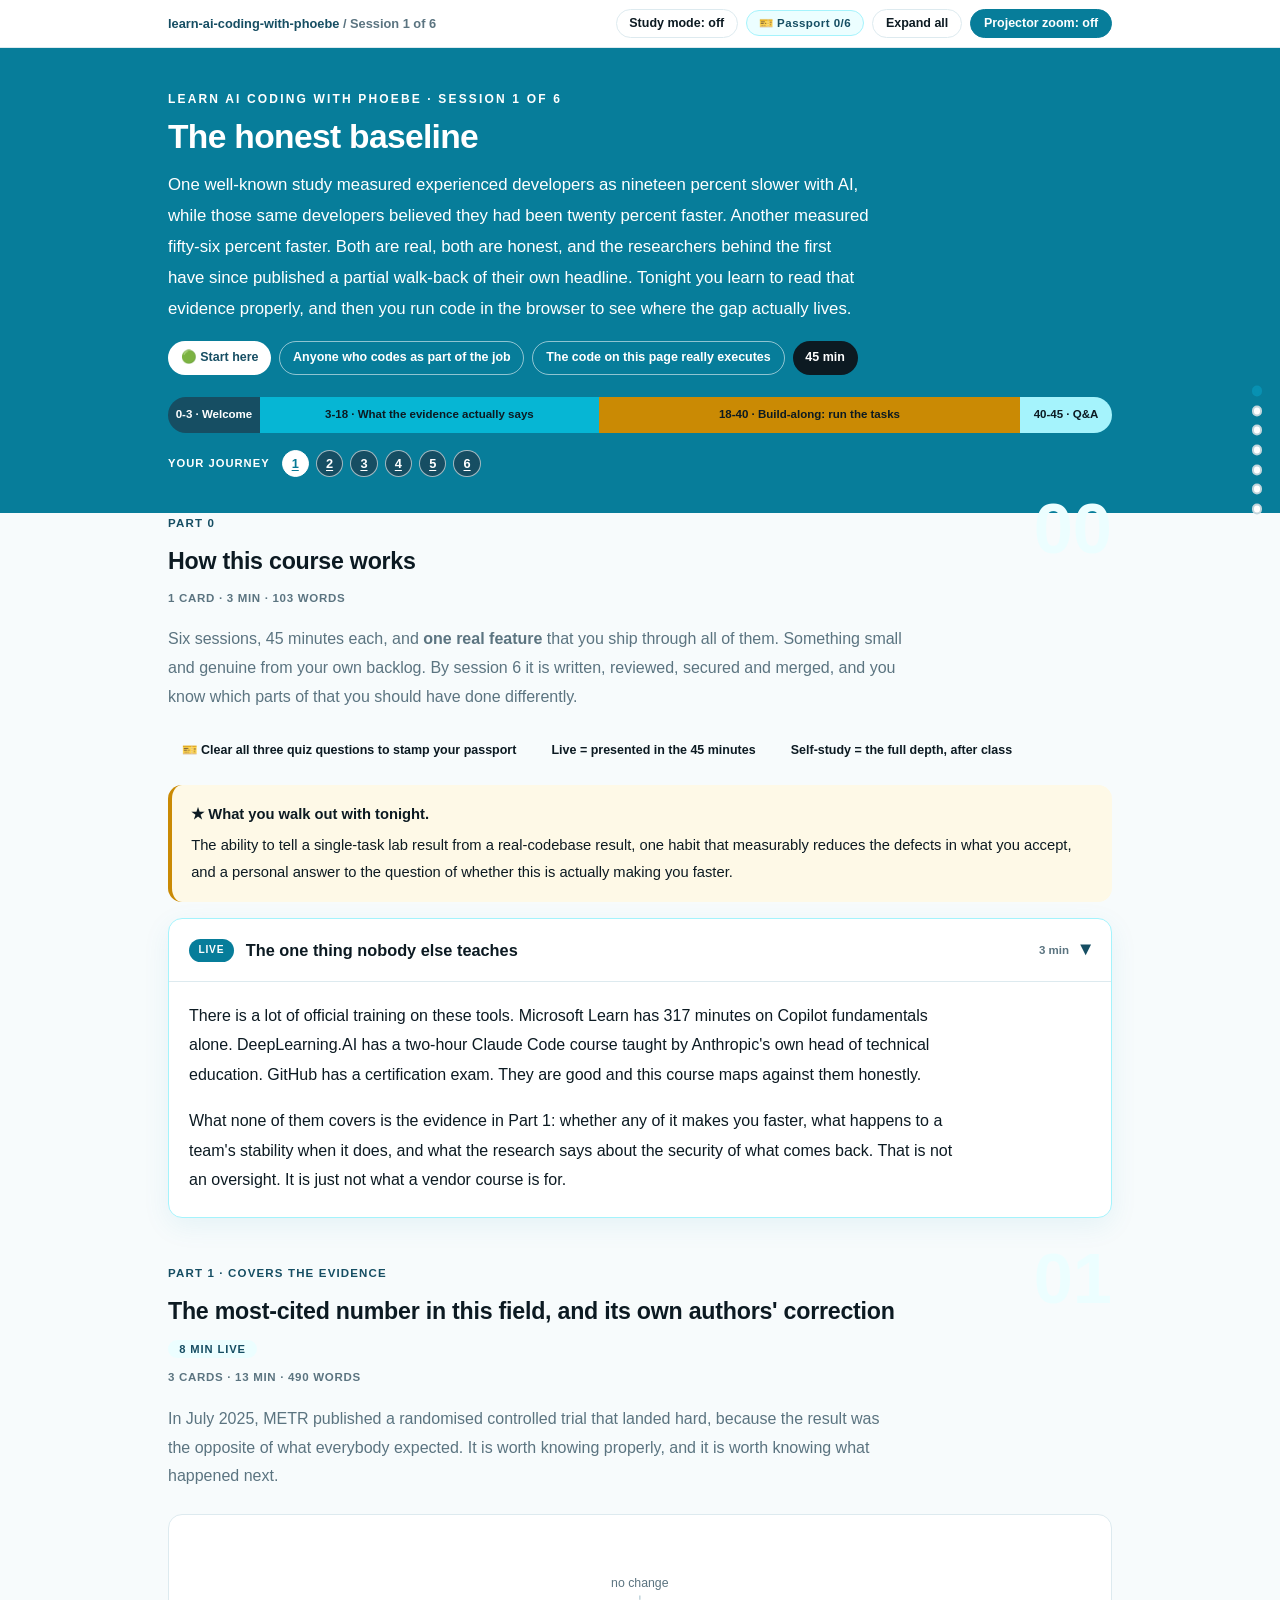
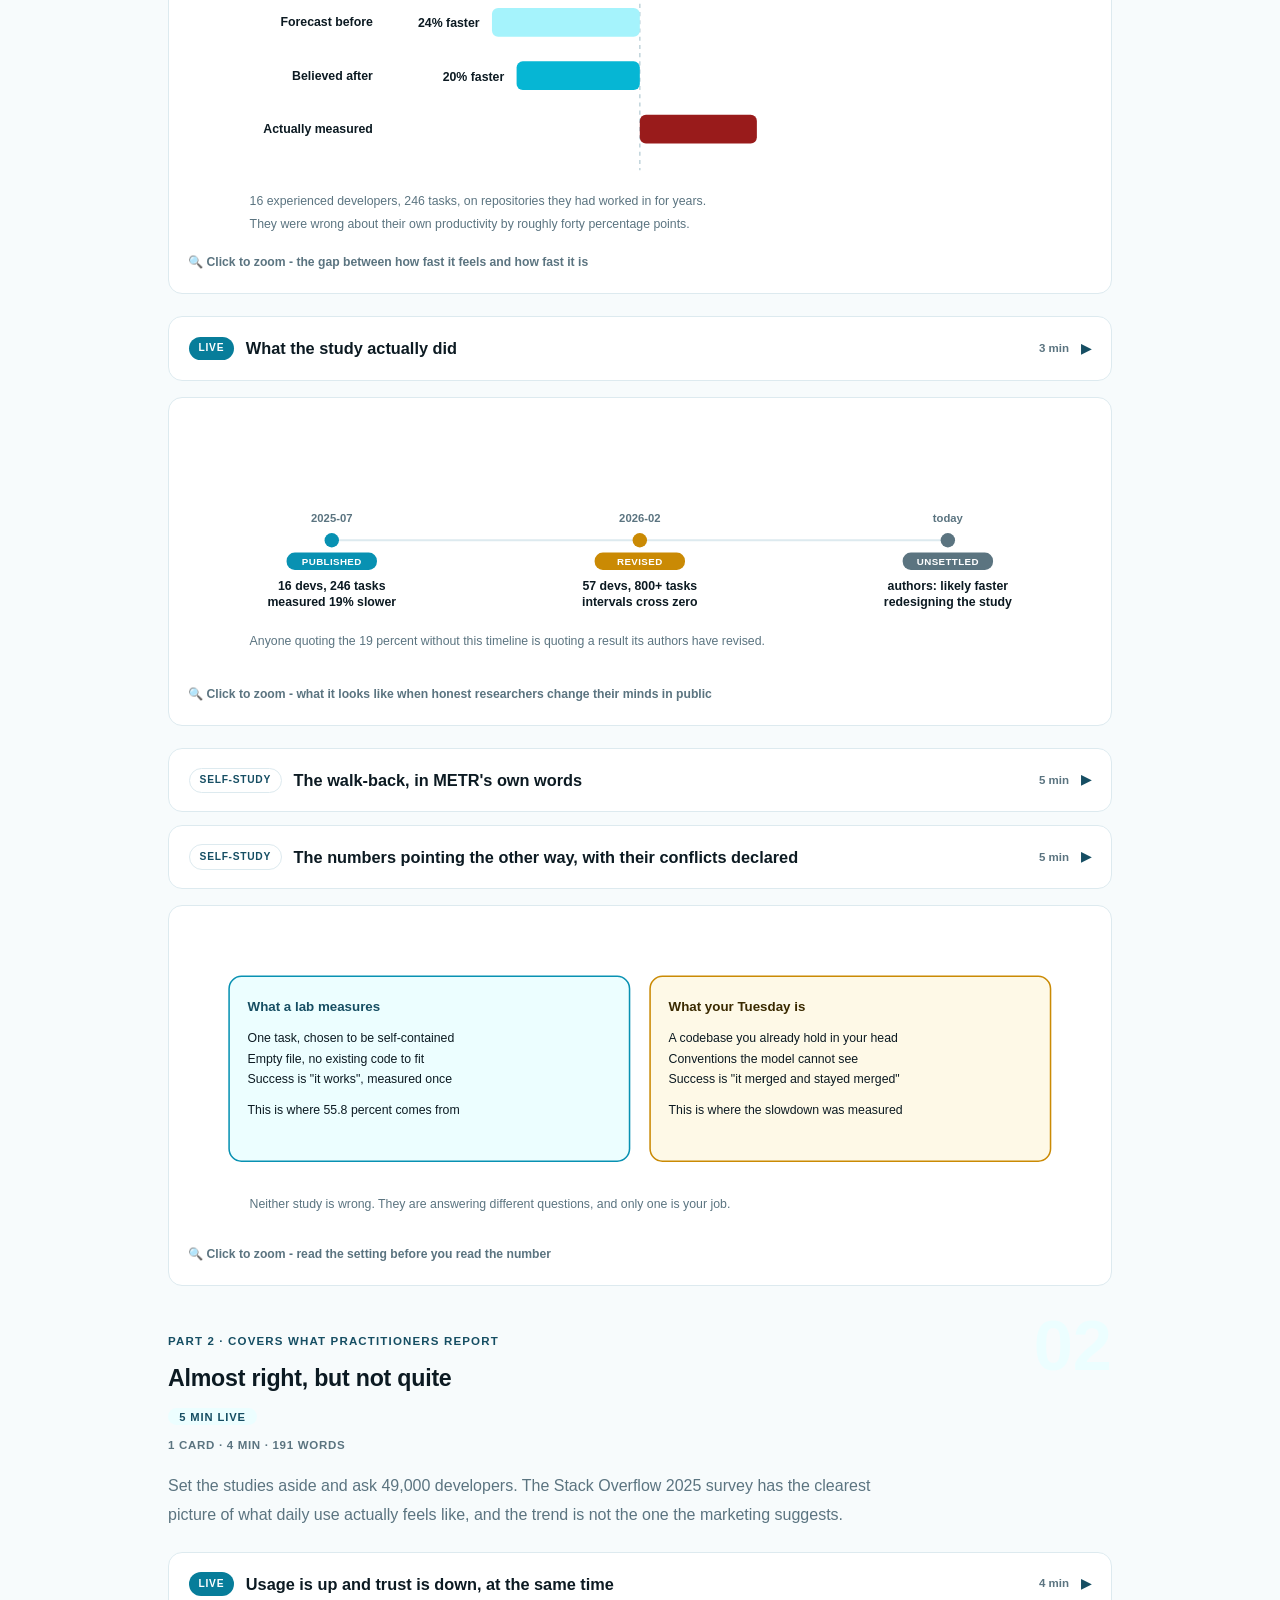
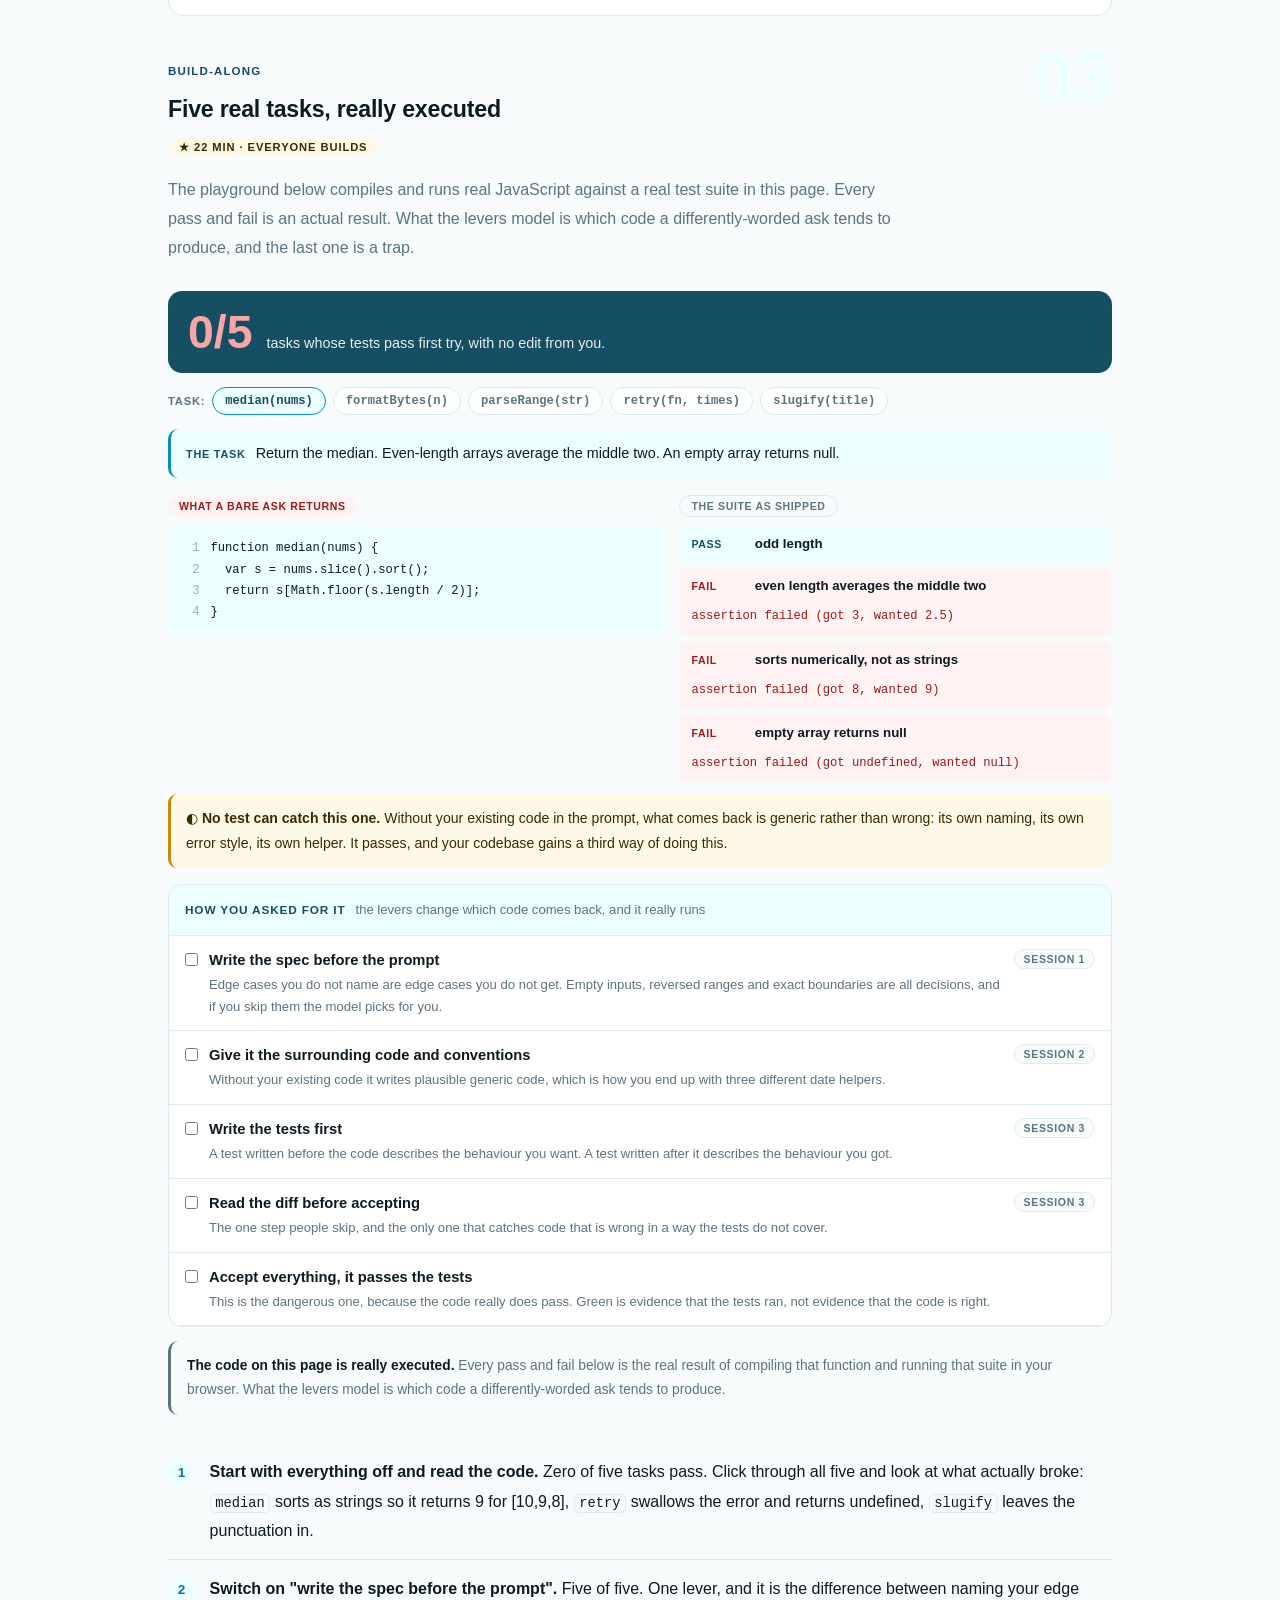
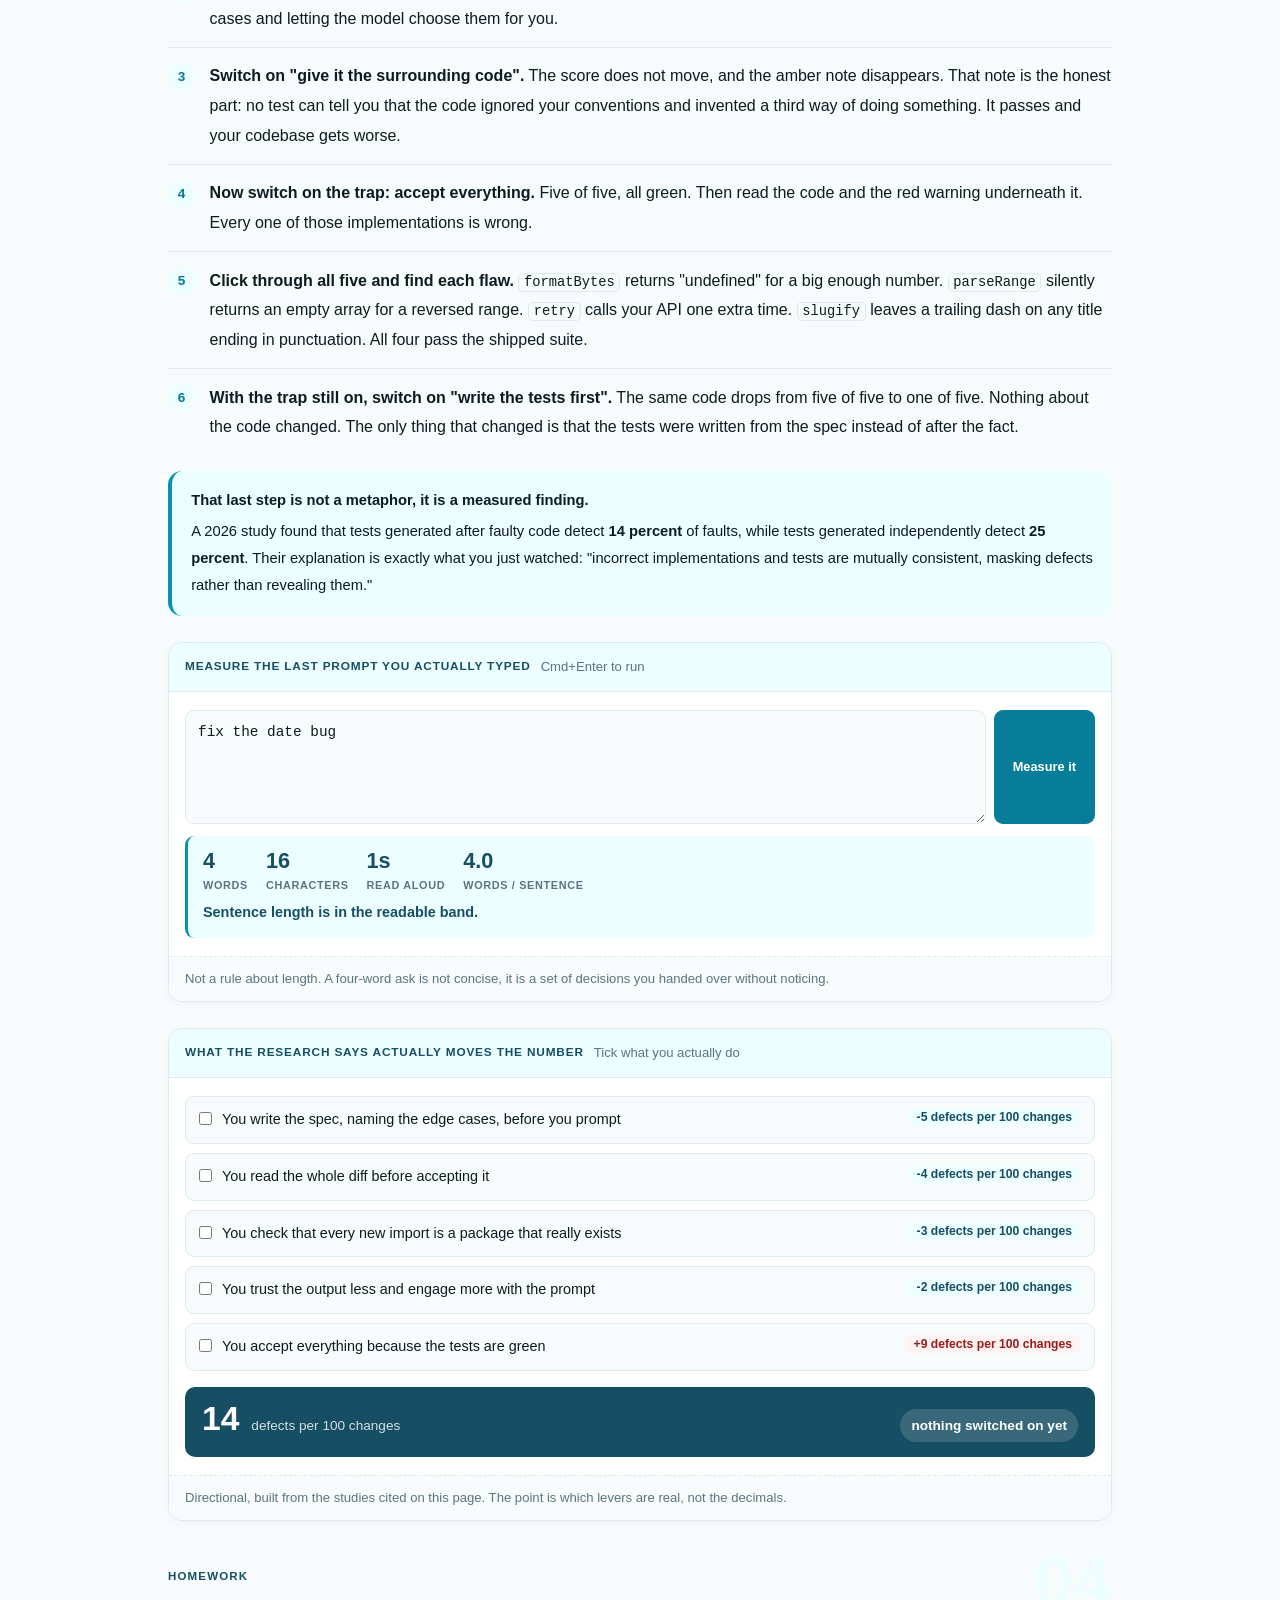
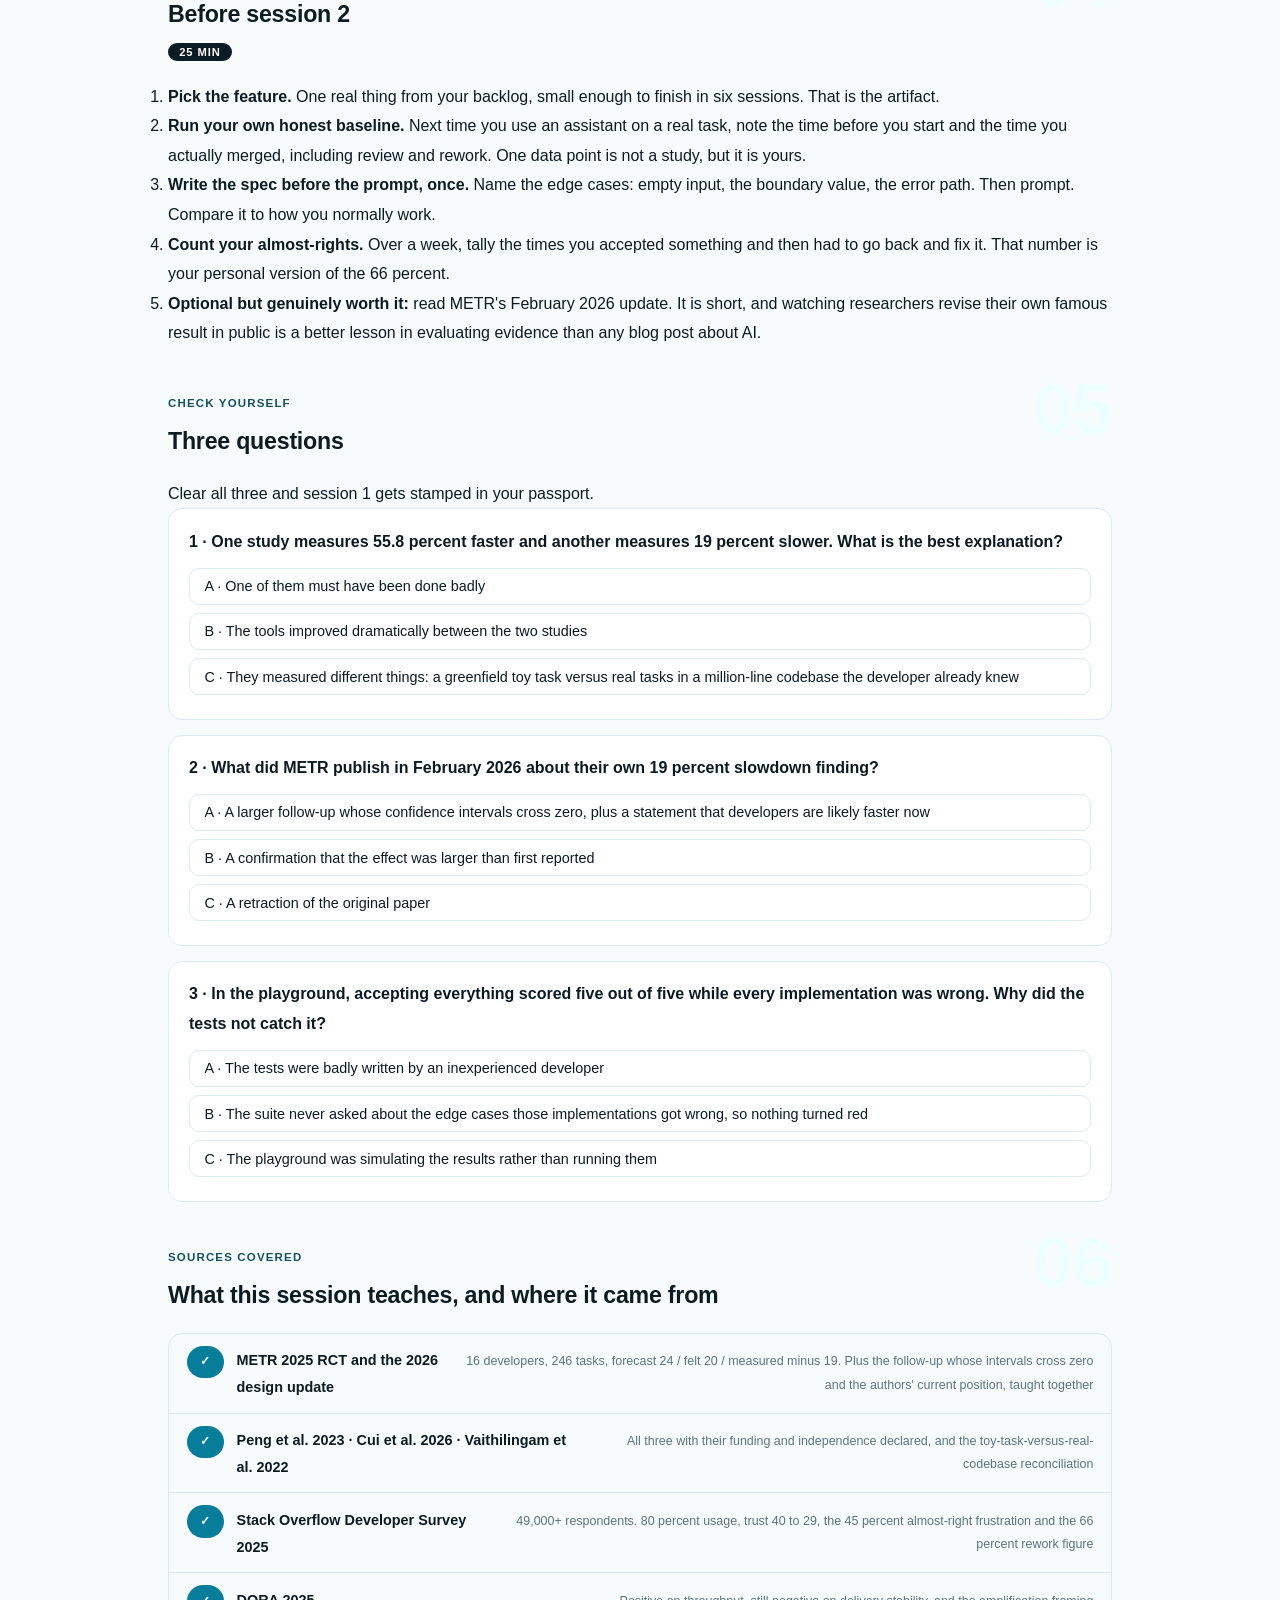
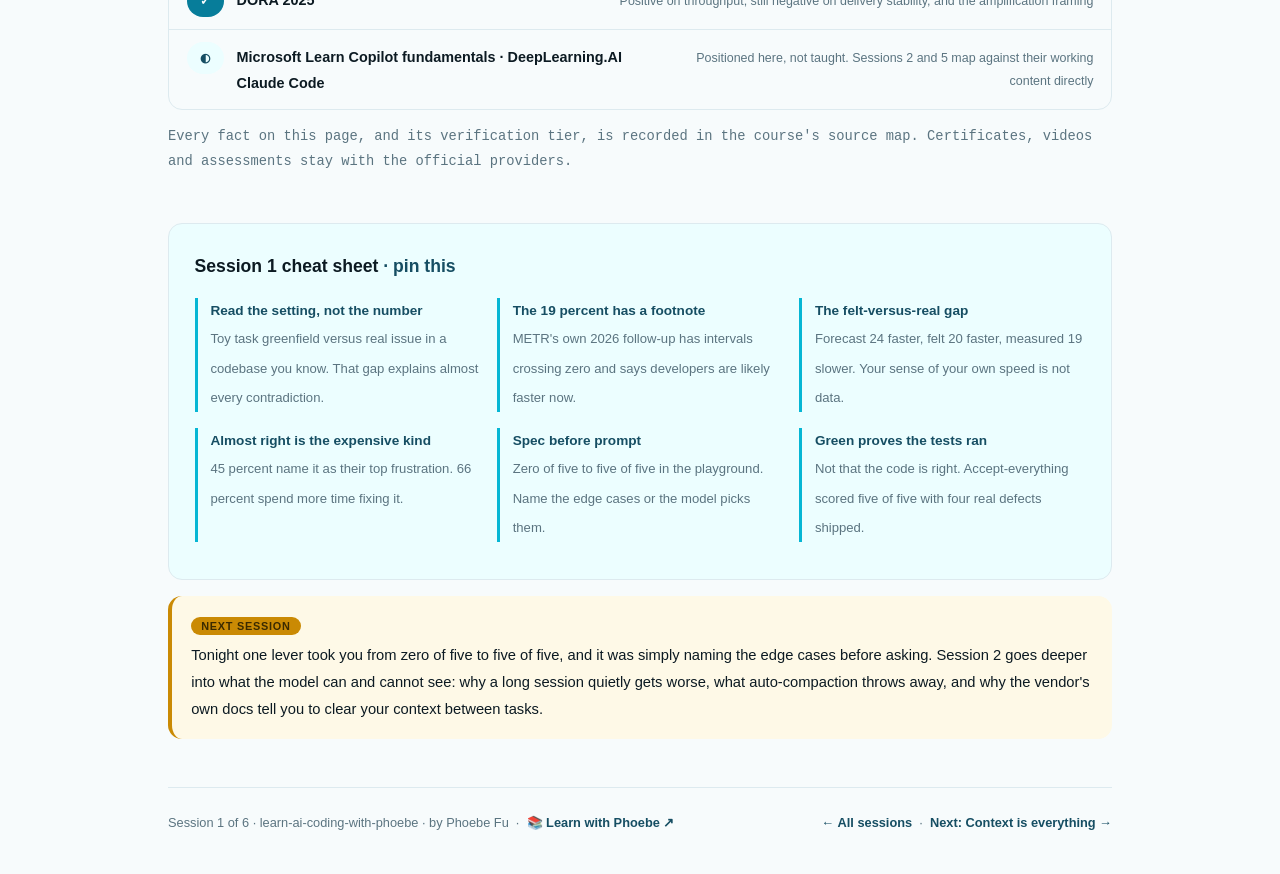
==== commit 11b268df: "Light surfaces everywhere: lightbox, cheat panel, code boxes; contrast and phone-width fixes Every d" ====
--- a/courses/01-the-honest-baseline.html
+++ b/courses/01-the-honest-baseline.html
@@ -19,7 +19,7 @@
 <meta name="twitter:image" content="https://phoebefu6.github.io/learn-ai-coding-with-phoebe/assets/og-cover.png">
 <!-- social:end -->
 <title>Session 1 · The honest baseline - learn ai coding with phoebe</title>
-<link rel="stylesheet" href="../assets/style.css?v=6">
+<link rel="stylesheet" href="../assets/style.css?v=27">
 </head>
 <body>
 
@@ -373,7 +373,7 @@
 
 </main>
 
-<script src="../assets/app.js?v=1"></script>
+<script src="../assets/app.js?v=27"></script>
 <script src="../assets/runner.js?v=1"></script>
 <script src="../assets/code-live.js?v=1"></script>
 </body>
--- a/assets/style.css
+++ b/assets/style.css
@@ -18,8 +18,8 @@
   --amber-ink: #3A2A00;
   --amber-50: #FEF9E7;
   --paper: #F7FBFC;
-  --code-bg: #0B1620;
-  --code-ink: #D6EAF0;
+  --code-bg: #ECFEFF;
+  --code-ink: #0C1A22;
   --radius: 14px;
 }
 
@@ -49,7 +49,7 @@
   font-size: .75rem;
   letter-spacing: .18em;
   text-transform: uppercase;
-  opacity: .85;
+  opacity: 1;
   font-weight: 600;
 }
 .masthead h1 {
@@ -60,7 +60,7 @@
   letter-spacing: -.02em;
 }
 .masthead h1 .accent { color: inherit; }
-.masthead .sub { font-size: 1.05rem; opacity: .92; max-width: 44rem; }
+.masthead .sub { font-size: 1.05rem; opacity: 1; max-width: 44rem; }
 
 .chip-row { display: flex; flex-wrap: wrap; gap: .5rem; margin-top: 1.1rem; }
 .chip {
@@ -74,7 +74,7 @@
   white-space: nowrap;
 }
 .chip.level { background: #fff; color: var(--indigo-text); }
-.chip.audience { background: rgba(255,255,255,.16); color: #fff; border: 1px solid rgba(255,255,255,.35); }
+.chip.audience { background: rgba(255,255,255,.08); color: #fff; border: 1px solid rgba(255,255,255,.35); }
 .chip.time { background: var(--ink); color: #fff; font-variant-numeric: tabular-nums; }
 
 
@@ -211,7 +211,7 @@
 .pill.light { background: var(--indigo-50); color: var(--indigo-text); }
 .pill.inkpill { background: var(--ink); color: #fff; }
 .pill.amber, .pill.peach { background: var(--amber); color: var(--amber-ink); }
-.pill.bare { color: var(--faint); }
+.pill.bare { color: var(--muted); }
 
 /* ---------- 4D grid ---------- */
 .grid-2 { display: grid; grid-template-columns: repeat(auto-fit, minmax(15rem, 1fr)); gap: .8rem; margin: .5rem 0 1rem; }
@@ -240,10 +240,11 @@
 table.clean td:first-child { font-weight: 600; }
 
 /* ---------- prompt boxes ---------- */
-.prompt-box {
+.prompt-box{
   position: relative;
-  background: var(--code-bg);
-  color: var(--code-ink);
+  background: #ECFEFF;
+  border: 1px solid #DDEAEF;
+  color: #0C1A22;
   border-radius: var(--radius);
   padding: 1.1rem 1.2rem;
   margin: 1rem 0 1.2rem;
@@ -253,12 +254,12 @@
   white-space: pre-wrap;
   word-break: break-word;
 }
-.prompt-box .label {
+.prompt-box .label{
   position: absolute;
   top: -0.7rem;
   left: 1rem;
-  background: var(--indigo-solid);
-  color: #fff;
+  background: #0891B2;
+  color: #0C1A22;
   font-family: "Inter", -apple-system, sans-serif;
   font-size: .68rem;
   font-weight: 700;
@@ -269,13 +270,13 @@
 }
 .prompt-box.bad .label { background: var(--faint); color: var(--ink); }
 .prompt-box.good .label { background: var(--amber); color: var(--amber-ink); }
-.copy-btn {
+.copy-btn{
   position: absolute;
   top: .7rem;
   right: .7rem;
-  background: rgba(255,255,255,.1);
-  border: 1px solid rgba(255,255,255,.25);
-  color: #fff;
+  background: #FFFFFF;
+  border: 1px solid #DDEAEF;
+  color: #0C1A22;
   border-radius: 999px;
   padding: .25rem .8rem;
   font-size: .72rem;
@@ -284,7 +285,7 @@
   font-family: "Inter", -apple-system, sans-serif;
   transition: background .15s ease;
 }
-.copy-btn:hover { background: rgba(255,255,255,.22); }
+.copy-btn:hover { background: #DDEAEF; }
 .copy-btn.copied { background: var(--amber); border-color: var(--amber); color: var(--amber-ink); }
 
 /* ---------- demo steps ---------- */
@@ -374,11 +375,11 @@
   gap: .4rem;
 }
 
-.lightbox {
+.lightbox{
   position: fixed;
   inset: 0;
   z-index: 100;
-  background: rgba(12,26,34,.9);
+  background: rgba(247,251,252,.97);
   display: none;
   align-items: center;
   justify-content: center;
@@ -386,8 +387,10 @@
   cursor: zoom-out;
 }
 .lightbox.open { display: flex; }
-.lightbox .inner {
+.lightbox .inner{
   background: #fff;
+  border: 1px solid #DDEAEF;
+  box-shadow: 0 10px 40px rgba(12,26,34,.14);
   border-radius: var(--radius);
   padding: 2rem;
   max-width: 94vw;
@@ -395,13 +398,12 @@
   overflow: auto;
 }
 .lightbox .inner svg, .lightbox .inner img { width: min(88vw, 70rem); height: auto; }
-.lightbox .close-hint {
+.lightbox .close-hint{
   position: fixed;
   top: 1rem; right: 1.4rem;
-  color: #fff;
+  color: #0C1A22;
   font-size: .8rem;
   font-weight: 600;
-  opacity: .8;
 }
 
 /* ---------- courses covered ---------- */
@@ -420,19 +422,20 @@
 .covered-row .note { margin-left: auto; color: var(--muted); font-size: .78rem; text-align: right; }
 
 /* ---------- cheat sheet footer ---------- */
-.cheat {
-  background: var(--ink);
-  color: #fff;
+.cheat{
+  background: #ECFEFF;
+  border: 1px solid #DDEAEF;
+  color: #0C1A22;
   border-radius: var(--radius);
   padding: 1.6rem 1.6rem 1.3rem;
   margin-top: 3rem;
 }
 .cheat h3 { font-size: 1.1rem; margin-bottom: 1rem; }
-.cheat h3 span { color: var(--indigo-soft); }
+.cheat h3 span { color: #164E63; }
 .cheat .grid-2 { gap: 1rem; }
 .cheat .cheat-item { border-left: 3px solid var(--indigo-mid); padding-left: .8rem; }
-.cheat .cheat-item b { display: block; font-size: .85rem; color: var(--indigo-soft); }
-.cheat .cheat-item span { font-size: .82rem; opacity: .85; }
+.cheat .cheat-item b { display: block; font-size: .85rem; color: #164E63; }
+.cheat .cheat-item span { font-size: .82rem; color: #5B7480; }
 
 footer.pagefoot {
   border-top: 1px solid var(--hairline);
@@ -527,7 +530,7 @@
   margin-top: 1.1rem;
   flex-wrap: wrap;
 }
-.journey .jlabel { font-size: .7rem; font-weight: 700; text-transform: uppercase; letter-spacing: .09em; opacity: .8; margin-right: .3rem; }
+.journey .jlabel { font-size: .7rem; font-weight: 700; text-transform: uppercase; letter-spacing: .09em; opacity: 1; margin-right: .3rem; }
 .journey a {
   width: 1.7rem; height: 1.7rem;
   border-radius: 999px;
@@ -1125,7 +1128,7 @@
   transition: all .18s ease;
 }
 .pp-stamp:hover { border-color: var(--indigo-soft); }
-.pp-stamp i { font-size: 1.3rem; font-style: normal; opacity: .35; }
+.pp-stamp i { font-size: 1.3rem; font-style: normal; opacity: 1; }
 .pp-stamp b { font: 800 0.7rem Inter, sans-serif; }
 .pp-stamp.got {
   border-style: solid; border-color: var(--indigo);
@@ -1325,3 +1328,32 @@
 }
 
 .callout.warn { background: #FEF2F2; border-left: 4px solid #B91C1C; }
+/* layout-patch-3: phone-width overflow (2026-10-10) */
+.sql-bar { flex-wrap: wrap; }
+@media (max-width: 480px) {
+  .covered-row { flex-wrap: wrap; }
+  .covered-row .note { margin-left: 0; text-align: left; flex-basis: 100%; }
+  details.card summary { flex-wrap: wrap; }
+  details.card summary .mini { white-space: normal; }
+  .wk, .sqlbox, .prompt-box, pre { max-width: 100%; overflow-x: auto; }
+  .mono, code, strong, .note { overflow-wrap: anywhere; }
+  select, input[type=range], label { max-width: 100%; }
+  canvas, svg, img { max-width: 100%; height: auto; }
+  .tree-kids, .tree-node-wrap, .tree-node, .rb-night, .al-row, .gd-field, .tl-row, .sl-row { max-width: 100%; overflow-x: auto; }
+  .tl-cols, .sl-cols, .bb-cols, .ev-cols, [class$="-cols"] { grid-template-columns: 1fr !important; display: grid; }
+  .tl-cols > *, .sl-cols > *, [class$="-cols"] > * { min-width: 0; max-width: 100%; }
+  .mono { white-space: normal; }
+  .er-w, .bb-lab, .tl-lev, .sl-lev { max-width: 100%; white-space: normal; }
+}
+/* contrast-patch-2b */
+.cheat a { color: var(--indigo-deep, var(--ink)); }
+.chip.audience { background: transparent; border-color: rgba(255,255,255,.55); }
+.masthead a, .masthead .sub a { color: #fff; text-decoration: underline; text-underline-offset: 2px; }
+.prompt-box b, .prompt-box strong { color: var(--indigo-deep, var(--ink)); }
+.prompt-box span, .prompt-box em, .prompt-box i { color: inherit; }
+.pp-stamp i { color: var(--ink); }
+/* contrast-patch-2 */
+.klabel, .section-kicker .klabel, details.card summary .caret, .crumb a, .toolbar .crumb a, .pagenav a, .pagefoot a, footer.pagefoot a, .pagefoot p a, .cnum, .course-card .cnum, .pill.light, .covered-row .status.light, .paths a, .tag.concept, .chip.level, .quiz-score, .mmd-launch, .mode.self, .legend .pill.light { color: var(--indigo-deep); }
+.chip.audience { background: transparent; border-color: rgba(255,255,255,.55); }
+.journey a { background: var(--indigo-deep); border-color: rgba(255,255,255,.6); }
+.skip-link { background: var(--indigo-deep); }
